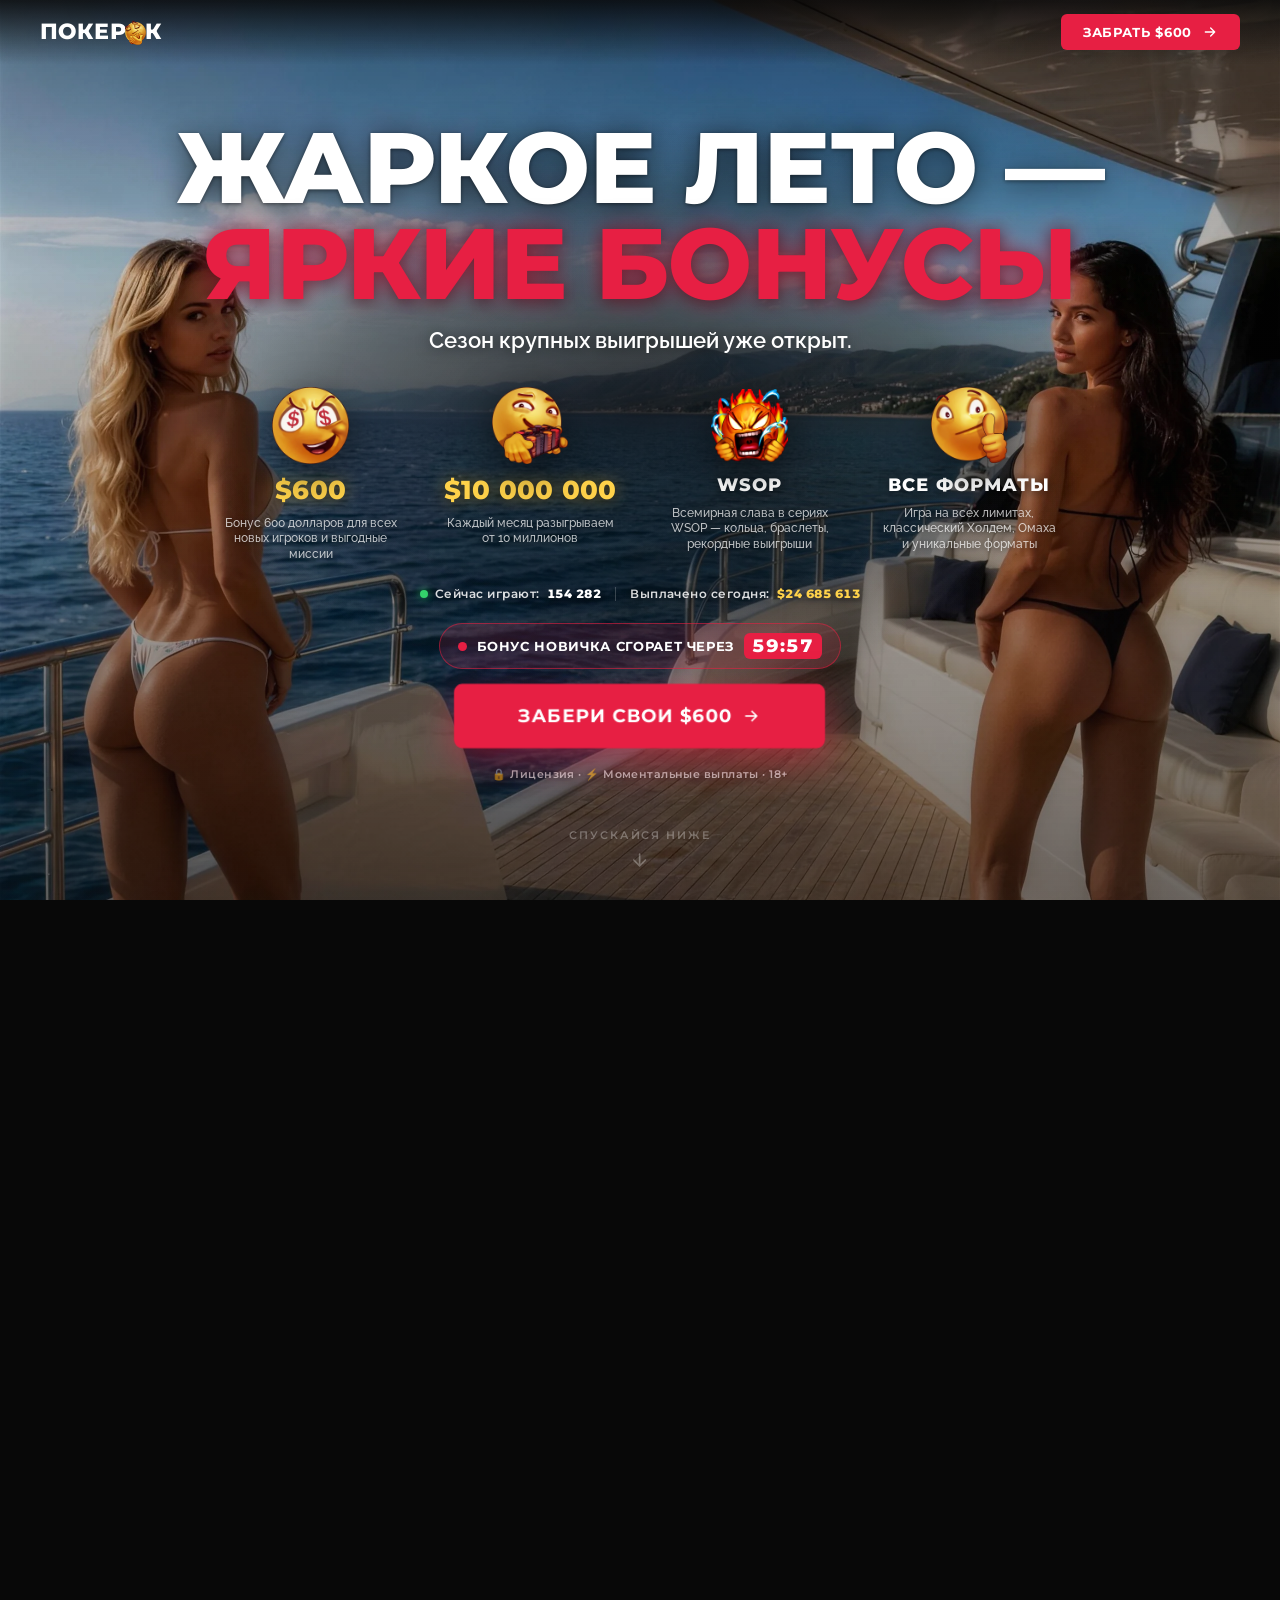
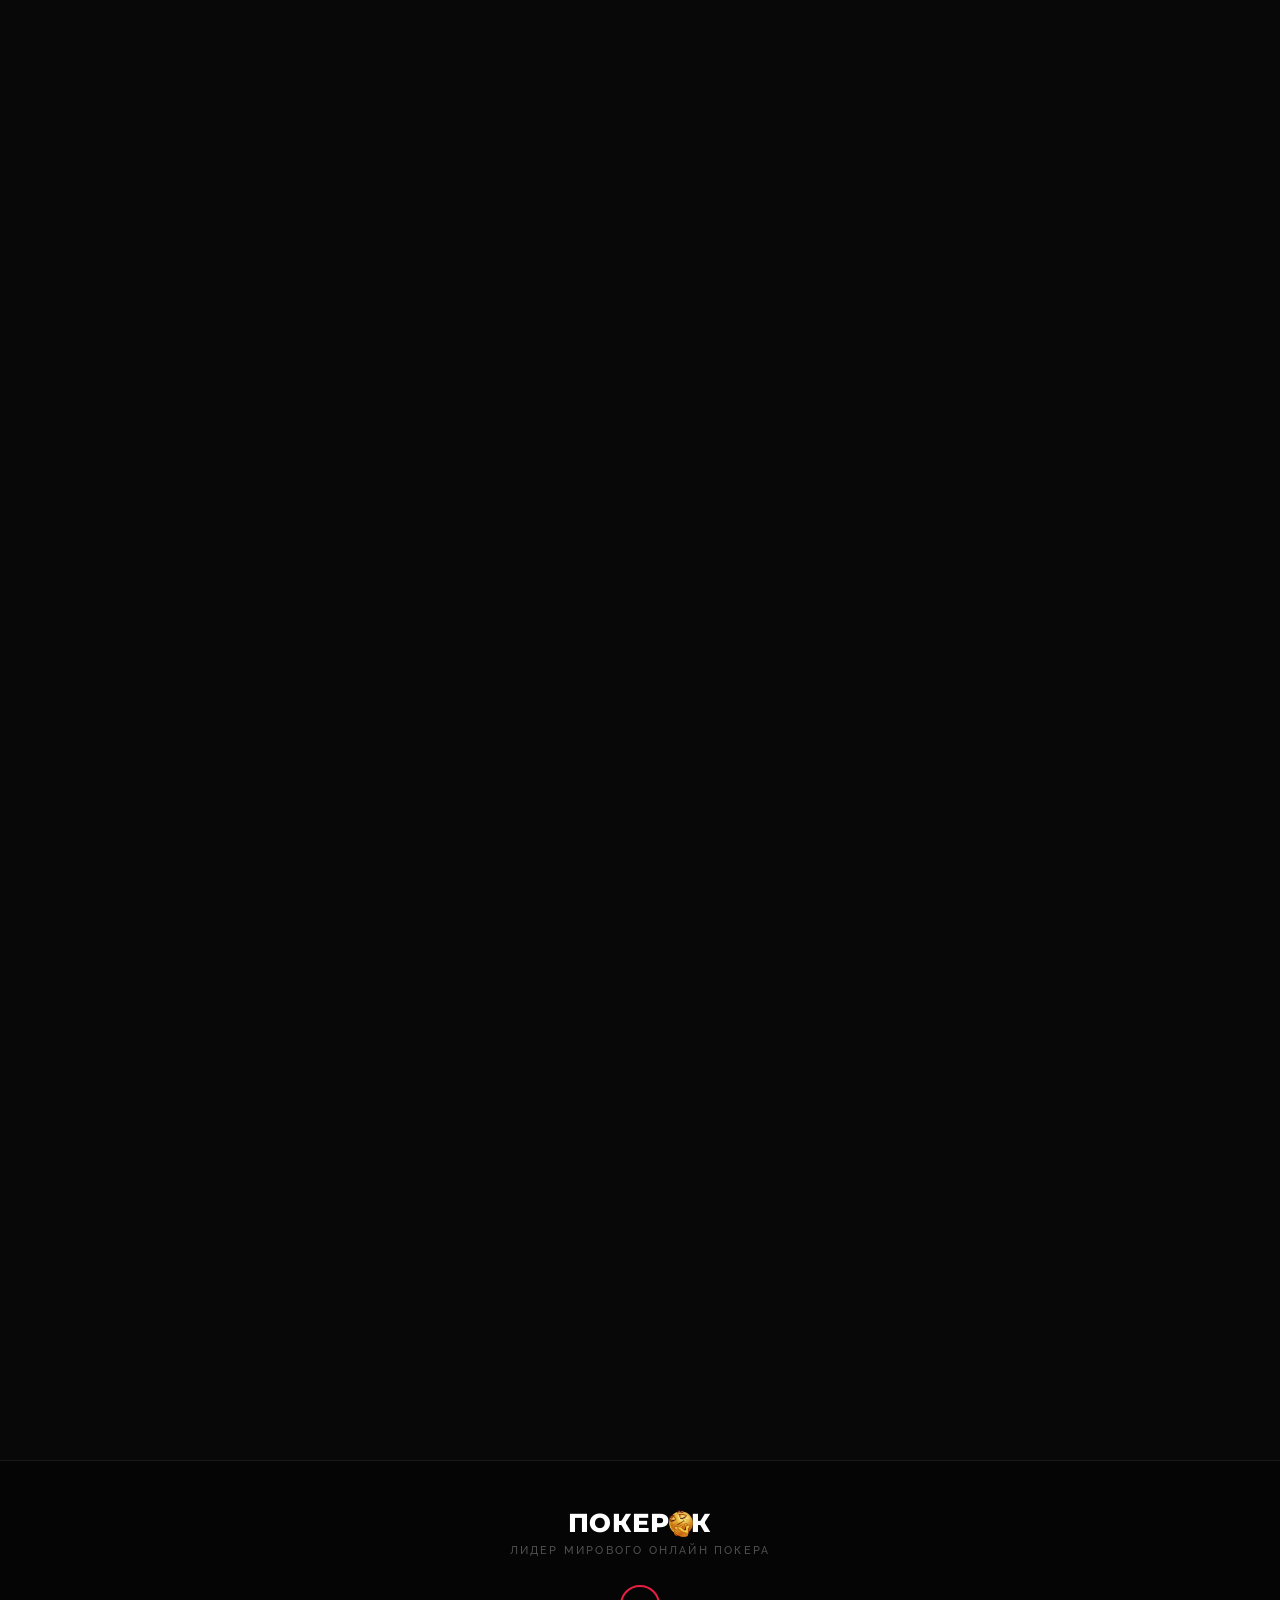
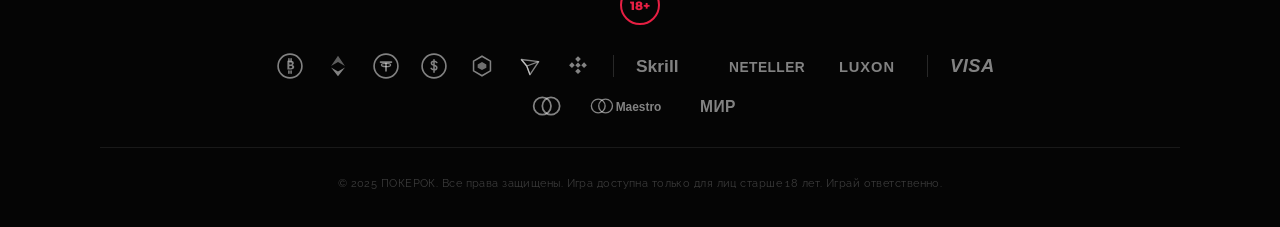
==== index.html @ a1c0353b "Вернуть живые счётчики в hero (под иконками), шапку — к лого + кнопке Co-Authored-By: Claude Opus 4." ====
<!DOCTYPE html>
<html lang="ru">
<head>
<meta charset="UTF-8">
<meta name="viewport" content="width=device-width, initial-scale=1.0">
<title>ПОКЕРОК — Жаркое лето, яркие бонусы | Лидер мирового онлайн покера</title>

<meta name="description" content="ПОКЕРОК — лидер мирового онлайн покера. Бонус $600 для новых игроков, розыгрыши от $10 000 000 каждый месяц, серии WSOP и все форматы: Холдем, Омаха и уникальные игры. Жаркое лето — яркие бонусы!">
<meta name="theme-color" content="#080808">

<!-- Open Graph / Twitter -->
<meta property="og:type" content="website">
<meta property="og:title" content="ПОКЕРОК — Жаркое лето, яркие бонусы">
<meta property="og:description" content="Бонус $600, розыгрыши от $10 000 000 каждый месяц, слава WSOP и все форматы покера. Сезон крупных выигрышей уже открыт.">
<meta property="og:image" content="assets/apple-touch-icon.png">
<meta name="twitter:card" content="summary">
<meta name="twitter:title" content="ПОКЕРОК — Жаркое лето, яркие бонусы">
<meta name="twitter:description" content="Бонус $600, розыгрыши от $10 000 000, слава WSOP и все форматы покера.">

<link rel="icon" type="image/png" sizes="32x32" href="assets/favicon-32.png">
<link rel="apple-touch-icon" href="assets/apple-touch-icon.png">

<link rel="preconnect" href="https://fonts.googleapis.com">
<link rel="preconnect" href="https://fonts.gstatic.com" crossorigin>
<link href="https://fonts.googleapis.com/css2?family=Montserrat:wght@500;600;700;800&family=Raleway:wght@400;500;600;700&display=swap" rel="stylesheet">

<!-- preload only the first (deck) background; cabin is loaded lazily via JS -->
<link rel="preload" as="image" href="assets/scenes/panorama.webp">

<link rel="stylesheet" href="assets/css/styles.css">
</head>
<body>

<!-- ── ICON SPRITE (arrows / utility only) ── -->
<svg width="0" height="0" style="position:absolute" aria-hidden="true">
  <defs>
    <symbol id="ic-arrow" viewBox="0 0 24 24" fill="none" stroke="currentColor" stroke-width="2" stroke-linecap="round" stroke-linejoin="round">
      <path d="M5 12h14M13 6l6 6-6 6"/>
    </symbol>
    <symbol id="ic-down" viewBox="0 0 24 24" fill="none" stroke="currentColor" stroke-width="2" stroke-linecap="round" stroke-linejoin="round">
      <path d="M12 5v14M5 12l7 7 7-7"/>
    </symbol>

    <!-- ── MONOCHROME PAYMENT ICONS (currentColor) ── -->
    <symbol id="pay-btc" viewBox="0 0 24 24">
      <circle cx="12" cy="12" r="11" fill="none" stroke="currentColor" stroke-width="1.5"/>
      <path d="M9.6 7.2h3.3c1.5 0 2.6.7 2.6 2 0 .9-.5 1.5-1.2 1.8.9.2 1.6.9 1.6 2 0 1.5-1.2 2.3-2.9 2.3H9.6V7.2Zm1.8 1.5v1.9h1.3c.6 0 1-.4 1-.95s-.4-.95-1-.95h-1.3Zm0 3.3v2h1.5c.7 0 1.1-.4 1.1-1s-.4-1-1.1-1h-1.5Z" fill="currentColor"/>
      <path d="M11 5.4v2M13 5.4v2M11 16.6v2M13 16.6v2" stroke="currentColor" stroke-width="1.4" stroke-linecap="round"/>
    </symbol>
    <symbol id="pay-eth" viewBox="0 0 24 24">
      <path d="M12 2.5 5.6 12 12 8.4 18.4 12 12 2.5Z" fill="currentColor" opacity=".7"/>
      <path d="M12 17 5.6 13.3 12 21.5 18.4 13.3 12 17Z" fill="currentColor"/>
    </symbol>
    <symbol id="pay-usdt" viewBox="0 0 24 24">
      <circle cx="12" cy="12" r="11" fill="none" stroke="currentColor" stroke-width="1.5"/>
      <path d="M7 8.4h10M12 8.4v8" stroke="currentColor" stroke-width="1.6" stroke-linecap="round"/>
      <ellipse cx="12" cy="11" rx="4.2" ry="1.5" fill="none" stroke="currentColor" stroke-width="1.2"/>
    </symbol>
    <symbol id="pay-usdc" viewBox="0 0 24 24">
      <circle cx="12" cy="12" r="11" fill="none" stroke="currentColor" stroke-width="1.5"/>
      <path d="M12 6.3v11.4M14.6 8.8c-.5-.8-1.4-1.2-2.6-1.2-1.4 0-2.4.7-2.4 1.9 0 1 .7 1.5 2.3 1.9 1.7.4 2.7.9 2.7 2.1 0 1.2-1 2-2.6 2-1.2 0-2.1-.5-2.6-1.3" fill="none" stroke="currentColor" stroke-width="1.4" stroke-linecap="round"/>
    </symbol>
    <symbol id="pay-polygon" viewBox="0 0 24 24">
      <path d="M12 3 19.8 7.5v9L12 21l-7.8-4.5v-9L12 3Z" fill="none" stroke="currentColor" stroke-width="1.4"/>
      <path d="M12 8.2 16 10.5v3l-4 2.3-4-2.3v-3L12 8.2Z" fill="currentColor" opacity=".85"/>
    </symbol>
    <symbol id="pay-tron" viewBox="0 0 24 24">
      <path d="M4 6 20 8l-8 12L9 12 4 6Z" fill="none" stroke="currentColor" stroke-width="1.3" stroke-linejoin="round"/>
      <path d="M4 6l5 6 11-4M9 12l3 8" fill="none" stroke="currentColor" stroke-width="1.1"/>
    </symbol>
    <symbol id="pay-bnb" viewBox="0 0 24 24">
      <path d="M12 3l2.6 2.6L12 8.2 9.4 5.6 12 3ZM6.4 8.6 9 11.2l-2.6 2.6L3.8 11.2l2.6-2.6ZM17.6 8.6l2.6 2.6-2.6 2.6L15 11.2l2.6-2.6ZM12 14.2l2.6 2.6L12 19.4l-2.6-2.6L12 14.2ZM12 8.7l2.5 2.5L12 13.7 9.5 11.2 12 8.7Z" fill="currentColor"/>
    </symbol>
    <symbol id="pay-skrill" viewBox="0 0 78 24"><text x="0" y="18" font-family="Arial, sans-serif" font-weight="700" font-size="19" fill="currentColor">Skrill</text></symbol>
    <symbol id="pay-neteller" viewBox="0 0 96 24"><text x="0" y="18" font-family="Arial, sans-serif" font-weight="800" font-size="15" letter-spacing="0.5" fill="currentColor">NETELLER</text></symbol>
    <symbol id="pay-luxon" viewBox="0 0 72 24"><text x="0" y="18" font-family="Arial, sans-serif" font-weight="700" font-size="16" letter-spacing="1" fill="currentColor">LUXON</text></symbol>
    <symbol id="pay-visa" viewBox="0 0 58 24"><text x="0" y="19" font-family="Arial, sans-serif" font-style="italic" font-weight="700" font-size="20" letter-spacing="0.5" fill="currentColor">VISA</text></symbol>
    <symbol id="pay-mir" viewBox="0 0 60 24"><text x="0" y="18" font-family="Arial, sans-serif" font-weight="800" font-size="17" letter-spacing="0.5" fill="currentColor">МИР</text></symbol>
    <symbol id="pay-mc" viewBox="0 0 40 24"><circle cx="16" cy="12" r="8" fill="none" stroke="currentColor" stroke-width="1.6"/><circle cx="24" cy="12" r="8" fill="none" stroke="currentColor" stroke-width="1.6"/></symbol>
    <symbol id="pay-maestro" viewBox="0 0 96 24"><circle cx="9" cy="12" r="7.5" fill="none" stroke="currentColor" stroke-width="1.5"/><circle cx="17" cy="12" r="7.5" fill="none" stroke="currentColor" stroke-width="1.5"/><text x="28" y="17" font-family="Arial, sans-serif" font-weight="700" font-size="13" fill="currentColor">Maestro</text></symbol>
  </defs>
</svg>

<!-- ══ STICKY HEADER ══ -->
<header id="site-header">
  <a class="brand" href="#top" aria-label="ПОКЕРОК — на главную">
    <span class="brand-mark">ПОКЕР<img class="brand-o" src="assets/mascots/mascot-hush.webp" alt="" aria-hidden="true">К</span>
  </a>
  <a href="./" class="cta cta--sm">Забрать $600 <svg aria-hidden="true"><use href="#ic-arrow"/></svg></a>
</header>

<div id="scroller">
  <span id="top"></span>
  <div id="stage">
    <div id="canvas">

      <!-- ── BACKGROUND PANORAMA: one seamless strip, deck → metal passage → cabin ── -->
      <div id="pano">
        <img id="pano-img" src="assets/scenes/panorama.webp" alt="Яхта ПОКЕРОК — палуба, машинное отделение, каюта" decoding="async">
      </div>
      <div id="pano-tint" aria-hidden="true"></div>

      <!-- ── NARROWING LETTERBOX (closes in on the passage) ── -->
      <div class="letterbox lb-top" aria-hidden="true"></div>
      <div class="letterbox lb-bot" aria-hidden="true"></div>

      <!-- ── CONTENT PANELS (ride along with the panorama) ── -->
      <div id="content">

        <!-- ACT 1 — UPPER DECK -->
        <section class="panel" id="deck-panel">
          <div class="hero-scrim" aria-hidden="true"></div>
          <h1 class="hero-title">ЖАРКОЕ ЛЕТО — <span class="accent">ЯРКИЕ БОНУСЫ</span></h1>
          <p class="hero-sub">Сезон крупных выигрышей уже открыт.</p>

          <!-- крупные ИНТЕРАКТИВНЫЕ иконки: клик ведёт на лендинг/регистрацию; у денежных —
               полная сумма со счётчиком; короткая выгода для холодного трафика.
               (TODO: замените href="./" на реальную ссылку регистрации/оффера) -->
          <nav class="pillars">
            <a class="pillar" href="./">
              <img class="pillar-ic" src="assets/mascots/sticker-money-eyes.webp" alt="">
              <span class="pillar-val" data-count="600" data-prefix="$">$600</span>
              <span class="pillar-cap">Бонус 600&nbsp;долларов для&nbsp;всех новых игроков и&nbsp;выгодные миссии</span>
            </a>
            <a class="pillar" href="./">
              <img class="pillar-ic" src="assets/mascots/sticker-chips.webp" alt="">
              <span class="pillar-val" data-count="10000000" data-prefix="$" data-group="1">$10 000 000</span>
              <span class="pillar-cap">Каждый месяц разыгрываем от&nbsp;10&nbsp;миллионов</span>
            </a>
            <a class="pillar" href="./">
              <img class="pillar-ic" src="assets/mascots/sticker-fire.webp" alt="">
              <span class="pillar-val pillar-val--text">WSOP</span>
              <span class="pillar-cap">Всемирная слава в&nbsp;сериях WSOP&nbsp;— кольца, браслеты, рекордные выигрыши</span>
            </a>
            <a class="pillar" href="./">
              <img class="pillar-ic" src="assets/mascots/mascot-ok-thumb.webp" alt="">
              <span class="pillar-val pillar-val--text">Все форматы</span>
              <span class="pillar-cap">Игра на&nbsp;всех лимитах, классический Холдем, Омаха и&nbsp;уникальные форматы</span>
            </a>
          </nav>

          <!-- живые счётчики — постепенно растут (соц-доказательство / «движение денег») -->
          <div class="livestats" aria-hidden="true">
            <span class="livestat"><span class="livestat-dot"></span>Сейчас играют: <b id="ls-players">154 280</b></span>
            <span class="livestat-sep"></span>
            <span class="livestat">Выплачено сегодня: <b id="ls-paid">$24 680 500</b></span>
          </div>

          <!-- FOMO-плашка (персональный отсчёт) + ГЛАВНЫЙ CTA с оффером, после иконок -->
          <div class="hero-cta">
            <div class="fomo">
              <span class="fomo-dot"></span>
              <span class="fomo-label">Бонус новичка сгорает через</span>
              <span class="fomo-clock" id="fomo-clock" aria-live="off">60:00</span>
            </div>
            <a href="./" class="cta cta--primary">Забери свои $600 <svg aria-hidden="true"><use href="#ic-arrow"/></svg></a>
            <!-- сигналы доверия выше сгиба (иконки платёжек убраны — они остаются в футере) -->
            <div class="trust">
              <span class="trust-tokens">🔒 Лицензия · ⚡ Моментальные выплаты · 18+</span>
            </div>
          </div>
        </section>

        <!-- ACT 2 — NARROW PASSAGE (neon teaser) -->
        <section class="panel" id="passage-panel">
          <div class="neon-sign">ПОКЕР<img class="brand-o" src="assets/mascots/mascot-hush.webp" alt="" aria-hidden="true">К</div>
          <p class="passage-plate">Лидер мирового онлайн&nbsp;покера</p>
        </section>

        <!-- ACT 3 — LOWER CABIN -->
        <section class="panel" id="cabin-panel">
          <h2 class="cabin-title">Четыре причины сесть за стол</h2>
          <p class="cabin-sub">Бонусы, призовые фонды, мировая слава и&nbsp;форматы на&nbsp;любой вкус&nbsp;— всё за&nbsp;одним столом.</p>
          <div class="cards-row">
            <div class="card">
              <img class="card-ic" src="assets/mascots/sticker-money-eyes.webp" alt="">
              <div class="card-title">Бонус $600</div>
              <p class="card-text">Бонус 600&nbsp;долларов для&nbsp;всех новых игроков и&nbsp;выгодные миссии</p>
            </div>
            <div class="card">
              <img class="card-ic" src="assets/mascots/sticker-chips.webp" alt="">
              <div class="card-title">От $10 000 000</div>
              <p class="card-text">Каждый месяц разыгрываем от&nbsp;10&nbsp;миллионов</p>
            </div>
            <div class="card">
              <img class="card-ic" src="assets/mascots/sticker-fire.webp" alt="">
              <div class="card-title">Слава WSOP</div>
              <p class="card-text">Всемирная слава в&nbsp;сериях WSOP&nbsp;— кольца, браслеты, рекордные выигрыши</p>
            </div>
            <div class="card">
              <img class="card-ic" src="assets/mascots/mascot-ok-thumb.webp" alt="">
              <div class="card-title">Все форматы</div>
              <p class="card-text">Игра на&nbsp;всех лимитах, классический Холдем, Омаха и&nbsp;уникальные форматы</p>
            </div>
          </div>
          <a href="./" class="cta cta--primary cabin-cta">Забери свои $600 <svg aria-hidden="true"><use href="#ic-arrow"/></svg></a>
        </section>

      </div><!-- /content -->

      <!-- scroll hint -->
      <div class="scroll-hint" id="scroll-hint">
        <span>Спускайся ниже</span>
        <svg aria-hidden="true"><use href="#ic-down"/></svg>
      </div>

    </div><!-- /canvas -->
  </div><!-- /stage -->

  <!-- ══ FOOTER ══ -->
  <div id="footer-wrap">
    <footer>
      <div class="footer-inner">

        <div class="footer-logo">
          <b class="footer-mark">ПОКЕР<img class="brand-o" src="assets/mascots/mascot-hush.webp" alt="" aria-hidden="true">К</b>
          <span>Лидер мирового онлайн покера</span>
        </div>

        <div class="age-badge" title="Только 18+">18+</div>

        <!-- платёжки — иконками (моно, один цвет), без подписей и кнопок-ховеров -->
        <ul class="pay-row" aria-label="Способы оплаты">
          <li><svg class="pay-i pay-i--sq" viewBox="0 0 24 24" role="img" aria-label="Bitcoin"><use href="#pay-btc"/></svg></li>
          <li><svg class="pay-i pay-i--sq" viewBox="0 0 24 24" role="img" aria-label="Ethereum"><use href="#pay-eth"/></svg></li>
          <li><svg class="pay-i pay-i--sq" viewBox="0 0 24 24" role="img" aria-label="USDT"><use href="#pay-usdt"/></svg></li>
          <li><svg class="pay-i pay-i--sq" viewBox="0 0 24 24" role="img" aria-label="USDC"><use href="#pay-usdc"/></svg></li>
          <li><svg class="pay-i pay-i--sq" viewBox="0 0 24 24" role="img" aria-label="Polygon"><use href="#pay-polygon"/></svg></li>
          <li><svg class="pay-i pay-i--sq" viewBox="0 0 24 24" role="img" aria-label="Tron (TRC20)"><use href="#pay-tron"/></svg></li>
          <li><svg class="pay-i pay-i--sq" viewBox="0 0 24 24" role="img" aria-label="BNB (BEP20)"><use href="#pay-bnb"/></svg></li>
          <li class="pay-sep" aria-hidden="true"></li>
          <li><svg class="pay-i" viewBox="0 0 78 24" role="img" aria-label="Skrill"><use href="#pay-skrill"/></svg></li>
          <li><svg class="pay-i" viewBox="0 0 96 24" role="img" aria-label="Neteller"><use href="#pay-neteller"/></svg></li>
          <li><svg class="pay-i" viewBox="0 0 72 24" role="img" aria-label="Luxon"><use href="#pay-luxon"/></svg></li>
          <li class="pay-sep" aria-hidden="true"></li>
          <li><svg class="pay-i" viewBox="0 0 58 24" role="img" aria-label="Visa"><use href="#pay-visa"/></svg></li>
          <li><svg class="pay-i pay-i--sq" viewBox="0 0 40 24" role="img" aria-label="Mastercard"><use href="#pay-mc"/></svg></li>
          <li><svg class="pay-i" viewBox="0 0 96 24" role="img" aria-label="Maestro"><use href="#pay-maestro"/></svg></li>
          <li><svg class="pay-i" viewBox="0 0 60 24" role="img" aria-label="Мир"><use href="#pay-mir"/></svg></li>
        </ul>

        <div class="footer-divider"></div>
        <div class="footer-copy">© 2025 ПОКЕРОК. Все права защищены. Игра доступна только для лиц старше 18 лет. Играй ответственно.</div>
      </div>
    </footer>
  </div>

</div><!-- /scroller -->

<!-- липкая мобильная CTA-плашка (видна только на узких экранах) -->
<a href="./" class="mobile-cta" aria-label="Забери свои $600">
  <span class="mobile-cta-main">Забери свои $600</span>
  <span class="mobile-cta-sub">бонус новичку · жми</span>
</a>

<script src="assets/js/vendor/lenis.umd.js"></script>
<script src="assets/js/vendor/gsap.min.js"></script>
<script src="assets/js/vendor/ScrollTrigger.min.js"></script>
<script src="assets/js/panorama.js"></script>
</body>
</html>
---- assets/css/styles.css ----
*, *::before, *::after { box-sizing: border-box; margin: 0; padding: 0; }

:root {
  --white: #FFFFFF;
  --black: #080808;
  --red:   #E71F43;   /* акцент — яркий красный (логобук, покер) */
  --red-deep: #C01935;/* тёмный красный — заливки / крупный акцент */
  --muted: rgba(255,255,255,0.62);
  --faint: rgba(255,255,255,0.30);
  --line:  rgba(255,255,255,0.08);

  --pano-url: url('../scenes/panorama.webp');

  --neon: 0 0 6px rgba(231,31,67,0.9), 0 0 18px rgba(231,31,67,0.7), 0 0 44px rgba(231,31,67,0.55), 0 0 80px rgba(231,31,67,0.35);
}

html { scroll-behavior: auto; }
body { overflow-x: clip; }   /* clip (not hidden) — keeps position:sticky working */
html, body {
  min-height: 100%;
  font-family: 'Raleway', sans-serif;
  color: var(--white);
  background: var(--black);
  -webkit-font-smoothing: antialiased;
}

/* ══ STICKY HEADER ══ */
#site-header {
  position: fixed; top: 0; left: 0; right: 0; z-index: 60;
  display: flex; align-items: center; justify-content: space-between;
  padding: 14px clamp(16px, 4vw, 40px);
  background: linear-gradient(180deg, rgba(8,8,8,0.85) 0%, rgba(8,8,8,0) 100%);
  transition: background .25s ease, box-shadow .25s ease;
}
#site-header.solid {
  background: rgba(8,8,8,0.92);
  box-shadow: 0 1px 0 var(--line);
  backdrop-filter: blur(8px);
}
.brand { text-decoration: none; }
/* logo lockup — wordmark stays MONO (brand rule); mascot replaces the «О» */
.brand-mark, .footer-mark, .neon-sign {
  font-family: 'Montserrat', sans-serif; font-weight: 800;
  color: var(--white); display: inline-flex; align-items: center;
  letter-spacing: 0.02em; text-transform: uppercase; line-height: 1; white-space: nowrap;
}
.brand-mark { font-size: 22px; }
.brand-o {
  height: 1.05em; width: auto; display: inline-block;
  margin: 0 -0.04em; vertical-align: middle;
  transform: translateY(0.04em);
}

/* ══ SCROLLER ══ (plain wrapper — window scroll, Lenis drives smoothing) ══ */
#scroller { position: relative; }
#top { position: absolute; top: 0; }

/* tall stage = scroll distance for the 3-act descent */
#stage { height: 340vh; position: relative; }

/* ══ STICKY CANVAS ══ */
#canvas { position: sticky; top: 0; width: 100vw; height: 100vh; overflow: hidden; }

/* ── BACKGROUND PANORAMA — one seamless image strip that pans ── */
#pano { position: absolute; top: 0; left: 0; width: 100%; will-change: transform; z-index: 1; }
/* min-height keeps the strip tall on narrow screens so the 3 acts stay distinct
   (without it, width-driven height collapses on mobile and acts overlap) */
#pano-img { display: block; width: 100%; height: auto; min-height: 300vh; object-fit: cover; object-position: center top; }
/* readability tint over the photo (kept light so the art stays vivid) */
#pano-tint {
  position: absolute; inset: 0; z-index: 2; pointer-events: none;
  background: linear-gradient(180deg, rgba(8,8,8,0.45) 0%, rgba(8,8,8,0.18) 30%, rgba(8,8,8,0.30) 60%, rgba(8,8,8,0.55) 100%);
}

/* ── NARROWING LETTERBOX ── */
.letterbox { position: absolute; left: 0; width: 100%; height: 0; z-index: 8; background: #040405; pointer-events: none; will-change: height; }
.lb-top { top: 0; box-shadow: 0 12px 30px rgba(0,0,0,0.6); }
.lb-bot { bottom: 0; box-shadow: 0 -12px 30px rgba(0,0,0,0.6); }

/* ══ CONTENT PANELS — ride along with the panorama ══ */
#content { position: absolute; top: 0; left: 0; width: 100%; height: 300vh; z-index: 10; will-change: transform; }
.panel {
  position: absolute; left: 0; width: 100%; height: 100vh;
  display: flex; flex-direction: column; align-items: center; justify-content: center;
  padding: 0 24px; pointer-events: none;
}
#deck-panel    { top: 0; }
#passage-panel { top: 100vh; }
#cabin-panel   { top: 200vh; }

/* ── ACT 1 — DECK ── */
.eyebrow {
  display: inline-flex; align-items: center; gap: 12px;
  font-family: 'Montserrat', sans-serif;
  font-size: 12px; font-weight: 700; letter-spacing: 0.26em;
  text-transform: uppercase; color: var(--red); margin-bottom: 22px;
}
.eyebrow::before, .eyebrow::after { content: ''; width: 34px; height: 2px; background: var(--red); opacity: 0.7; }

/* legibility scrim behind hero text so the title/sub never get lost on the photo */
.hero-scrim {
  position: absolute; left: 50%; top: 50%; transform: translate(-50%,-50%);
  width: min(960px, 94vw); height: min(76vh, 680px); z-index: 0; pointer-events: none;
  background: radial-gradient(58% 52% at 50% 44%, rgba(8,8,8,0.66) 0%, rgba(8,8,8,0.34) 55%, transparent 82%);
}
#deck-panel > :not(.hero-scrim) { position: relative; z-index: 1; }

.hero-title {
  font-family: 'Montserrat', sans-serif; font-weight: 800;
  font-size: clamp(40px, 8vw, 100px); line-height: 0.96; letter-spacing: -0.01em;
  text-transform: uppercase; text-align: center; max-width: 16ch;
  text-shadow: 0 2px 30px rgba(0,0,0,0.6), 0 1px 4px rgba(0,0,0,0.5);
}
.hero-title .accent { color: var(--red); text-shadow: 0 0 26px rgba(231,31,67,0.55), 0 2px 16px rgba(0,0,0,0.6); }
/* subhead — clearly secondary but never lost */
.hero-sub {
  margin-top: 16px; font-family: 'Raleway', sans-serif; font-weight: 600;
  font-size: clamp(16px, 2.1vw, 22px); color: #fff; text-align: center;
  text-shadow: 0 1px 14px rgba(0,0,0,0.7);
}

/* ── TIER 1 base button styles ── */
.cta {
  display: inline-flex; align-items: center; gap: 10px; padding: 16px 44px;
  background: var(--red); color: var(--white);
  font-family: 'Montserrat', sans-serif; font-size: 15px; font-weight: 700; letter-spacing: 0.05em;
  text-transform: uppercase; text-decoration: none; border: none; border-radius: 6px; cursor: pointer;
  pointer-events: all; box-shadow: 0 0 0 rgba(231,31,67,0);
  transition: transform .15s ease, box-shadow .2s ease, background .2s ease;
}
.cta:hover { transform: translateY(-3px); background: #f23355; box-shadow: 0 12px 40px rgba(231,31,67,0.45); }
.cta:focus-visible { outline: 3px solid #fff; outline-offset: 3px; }
.cta svg { width: 16px; height: 16px; }
.cta--sm { padding: 10px 22px; font-size: 13px; }
/* primary CTA — THE most prominent interactive element on the screen */
.cta--primary {
  padding: 20px 62px; font-size: 18px; border-radius: 8px;
  box-shadow: 0 12px 38px rgba(231,31,67,0.5);
}
.cta--primary svg { width: 18px; height: 18px; }

/* ── INTERACTIVE PILLAR ICONS (deck) — clickable & animated, but lighter than the CTA ── */
.pillars { display: flex; gap: clamp(6px,0.9vw,12px); flex-wrap: wrap; justify-content: center; margin-top: 28px; max-width: 900px; pointer-events: auto; }
.pillar {
  display: flex; flex-direction: column; align-items: center; gap: 10px; width: 208px;
  text-decoration: none; cursor: pointer; padding: 6px; border-radius: 14px;
  transition: transform .25s cubic-bezier(.2,.7,.2,1);
}
.pillar-ic {
  width: clamp(58px, 6vw, 78px); height: clamp(58px, 6vw, 78px); object-fit: contain;
  filter: drop-shadow(0 10px 20px rgba(0,0,0,0.55)); transition: transform .25s ease;
  animation: bob 3.4s ease-in-out infinite;
}
.pillar:nth-child(2) .pillar-ic { animation-delay: .45s }
.pillar:nth-child(3) .pillar-ic { animation-delay: .9s }
.pillar:nth-child(4) .pillar-ic { animation-delay: 1.35s }
.pillar-val {
  font-family: 'Montserrat', sans-serif; font-weight: 800; font-size: clamp(18px,2.3vw,26px);
  color: #fff; letter-spacing: 0.01em; text-shadow: 0 1px 10px rgba(0,0,0,0.6); white-space: nowrap;
}
/* money sums get a subtle gold glow (non-interactive important info) */
.pillar:nth-child(1) .pillar-val, .pillar:nth-child(2) .pillar-val {
  color: #FFD24A; text-shadow: 0 0 18px rgba(255,200,60,0.45), 0 1px 8px rgba(0,0,0,0.6);
}
.pillar-val--text { font-size: clamp(14px,1.7vw,18px); text-transform: uppercase; letter-spacing: 0.06em; }
/* short benefit caption (tier 3) */
.pillar-cap {
  font-family: 'Raleway', sans-serif; font-weight: 500; font-size: 12px; line-height: 1.3;
  color: rgba(255,255,255,0.72); text-align: center; max-width: 30ch; text-shadow: 0 1px 6px rgba(0,0,0,0.55);
}
.pillar:hover { transform: translateY(-6px); }
.pillar:hover .pillar-ic { transform: scale(1.09); }
.pillar:focus-visible { outline: 3px solid #fff; outline-offset: 4px; }
@keyframes bob { 0%,100%{ transform: translateY(0) } 50%{ transform: translateY(-9px) } }

/* ── LIVE STATS (social proof, grows over time) — centered in the hero ── */
.livestats {
  display: inline-flex; align-items: center; gap: 14px; margin-top: 18px;
  font-family: 'Montserrat', sans-serif; font-size: 12px; font-weight: 600;
  letter-spacing: 0.04em; color: rgba(255,255,255,0.85); text-shadow: 0 1px 8px rgba(0,0,0,0.65);
  flex-wrap: wrap; justify-content: center;
}
.livestat { display: inline-flex; align-items: center; gap: 7px; white-space: nowrap; }
.livestat b { color: #fff; font-weight: 800; font-variant-numeric: tabular-nums; }
.livestat:last-child b { color: #FFD24A; }
.livestat-dot { width: 8px; height: 8px; border-radius: 50%; background: #34d36b; box-shadow: 0 0 8px rgba(52,211,107,0.8); animation: fomopulse 1.6s ease-out infinite; }
.livestat-sep { width: 1px; height: 14px; background: rgba(255,255,255,0.2); }

/* ── HERO CTA group (FOMO plaque + primary button + trust) — after the icons ── */
.hero-cta { display: flex; flex-direction: column; align-items: center; gap: 16px; margin-top: 22px; pointer-events: auto; }
/* FOMO — bold, contrasting plaque so it can't be missed */
.fomo {
  display: inline-flex; align-items: center; gap: 10px;
  padding: 9px 18px; border-radius: 100px;
  background: rgba(231,31,67,0.14); border: 1px solid rgba(231,31,67,0.55);
  font-family: 'Montserrat', sans-serif; font-size: 13px; font-weight: 700;
  letter-spacing: 0.05em; text-transform: uppercase; color: #fff;
}
.fomo-dot { width: 9px; height: 9px; border-radius: 50%; background: var(--red); animation: fomopulse 1.4s ease-out infinite; }
.fomo-clock { font-weight: 800; font-size: 18px; color: #fff; background: var(--red); padding: 2px 8px; border-radius: 6px; font-variant-numeric: tabular-nums; letter-spacing: 0.06em; }
@keyframes fomopulse { 0%{ box-shadow: 0 0 0 0 rgba(231,31,67,0.55) } 100%{ box-shadow: 0 0 0 10px rgba(231,31,67,0) } }

/* ── TRUST strip (text signals) above the fold — payment icons live in the footer ── */
.trust { display: flex; flex-direction: column; align-items: center; gap: 8px; margin-top: 4px; }
.trust-tokens { font-family: 'Montserrat', sans-serif; font-size: 11px; font-weight: 600; letter-spacing: 0.04em; color: rgba(255,255,255,0.62); text-shadow: 0 1px 6px rgba(0,0,0,0.5); }

/* ── STICKY MOBILE CTA BAR ── */
.mobile-cta { display: none; }
@media (max-width: 640px) {
  .mobile-cta {
    display: flex; flex-direction: column; align-items: center; gap: 1px;
    position: fixed; left: 12px; right: 12px; bottom: 12px; z-index: 70;
    padding: 12px 20px; border-radius: 12px; text-decoration: none;
    background: var(--red); color: #fff; box-shadow: 0 10px 30px rgba(231,31,67,0.5);
    animation: mcta 2s ease-in-out infinite;
  }
  .mobile-cta-main { font-family: 'Montserrat', sans-serif; font-weight: 800; font-size: 17px; text-transform: uppercase; letter-spacing: 0.03em; }
  .mobile-cta-sub { font-family: 'Montserrat', sans-serif; font-size: 10px; font-weight: 600; letter-spacing: 0.1em; text-transform: uppercase; opacity: 0.85; }
  @keyframes mcta { 0%,100%{ transform: scale(1) } 50%{ transform: scale(1.02) } }
}

/* ── ACT 2 — PASSAGE / NEON TEASER ── */
.neon-sign {
  font-size: clamp(40px, 9vw, 110px);
  text-shadow: var(--neon);
}
.neon-sign .brand-o { filter: drop-shadow(0 0 14px rgba(231,31,67,0.6)); }
.passage-plate {
  margin-top: 26px; font-family: 'Raleway', sans-serif; font-weight: 500;
  font-size: clamp(16px, 2.4vw, 24px); color: rgba(255,255,255,0.92); text-align: center;
}
.passage-plate b { font-family: 'Montserrat', sans-serif; font-weight: 800; color: var(--red); }

/* ── ACT 3 — CABIN ── (tier 2 title + tier 3 descriptions; NOT interactive) */
.cabin-title {
  font-family: 'Montserrat', sans-serif; font-weight: 800;
  font-size: clamp(30px, 5vw, 60px); line-height: 1.0; letter-spacing: -0.01em;
  text-transform: uppercase; text-align: center; text-shadow: 0 2px 22px rgba(0,0,0,0.55);
}
.cabin-sub {
  margin-top: 14px; margin-bottom: 38px; font-family: 'Raleway', sans-serif; font-weight: 500;
  font-size: clamp(14px, 1.8vw, 18px); color: rgba(255,255,255,0.78); text-align: center; max-width: 46ch;
  text-shadow: 0 1px 10px rgba(0,0,0,0.5);
}
.cards-row { display: flex; gap: 16px; flex-wrap: wrap; justify-content: center; max-width: 940px; }
/* info cards — no hover, no button affordance */
.card {
  background: rgba(8,8,8,0.5); backdrop-filter: blur(10px);
  border: 1px solid rgba(255,255,255,0.08); border-radius: 12px;
  padding: 22px 20px; text-align: center; width: 210px;
}
.card-ic { width: 60px; height: 60px; object-fit: contain; margin-bottom: 12px; filter: drop-shadow(0 8px 18px rgba(0,0,0,0.5)); }
/* title = important info (tier 2) */
.card-title { font-family: 'Montserrat', sans-serif; font-weight: 700; font-size: 15px; letter-spacing: 0.04em; text-transform: uppercase; color: #fff; margin-bottom: 9px; }
/* description = lowest tier */
.card-text { font-family: 'Raleway', sans-serif; font-weight: 400; font-size: 13px; line-height: 1.5; color: rgba(255,255,255,0.58); }
.cabin-cta { margin-top: 34px; }

/* ── REVEAL (GSAP toggles .in on the panels) ── */
.cards-row .card, .pillars .pillar {
  opacity: 0; transform: translateY(40px);
  transition: opacity .6s ease, transform .6s cubic-bezier(.2,.7,.2,1);
}
#deck-panel.in .pillar { opacity: 1; transform: none; }
#cabin-panel.in .card { opacity: 1; transform: none; }
#deck-panel.in .pillar:nth-child(2){ transition-delay:.08s }
#deck-panel.in .pillar:nth-child(3){ transition-delay:.16s }
#deck-panel.in .pillar:nth-child(4){ transition-delay:.24s }
#cabin-panel.in .card:nth-child(2){ transition-delay:.1s }
#cabin-panel.in .card:nth-child(3){ transition-delay:.2s }
#cabin-panel.in .card:nth-child(4){ transition-delay:.3s }

/* scroll hint */
.scroll-hint {
  position: absolute; bottom: 30px; left: 50%; transform: translateX(-50%); z-index: 25;
  display: flex; flex-direction: column; align-items: center; gap: 8px; color: var(--faint);
  font-family: 'Montserrat', sans-serif; font-size: 11px; font-weight: 600; letter-spacing: 0.18em; text-transform: uppercase; pointer-events: none;
}
.scroll-hint svg { width: 20px; height: 20px; animation: bounce 2s ease-in-out infinite; }
@keyframes bounce { 0%,100% { transform: translateY(0); } 50% { transform: translateY(7px); } }
/* hide the hint when the hero is dense / short viewports so it can't collide with the trust row */
@media (max-height: 880px) { .scroll-hint { display: none; } }

/* ══ FOOTER ══ */
#footer-wrap { position: relative; z-index: 30; background: #050505; border-top: 1px solid var(--line); }
footer { padding: 48px 24px 34px; }
.footer-inner { max-width: 1080px; margin: 0 auto; display: flex; flex-direction: column; align-items: center; gap: 28px; }
.footer-logo { text-align: center; display: flex; flex-direction: column; align-items: center; }
.footer-mark { font-size: 26px; }
.footer-logo span { font-family: 'Raleway', sans-serif; font-weight: 500; font-size: 11px; letter-spacing: 0.2em; text-transform: uppercase; color: var(--faint); display: block; margin-top: 8px; }
.age-badge { display: inline-flex; align-items: center; justify-content: center; width: 40px; height: 40px; border: 2px solid var(--red); border-radius: 50%; font-family: 'Montserrat', sans-serif; font-size: 12px; font-weight: 800; color: var(--red); }
/* payment methods — monochrome icons in one colour, no labels, no button hover */
.pay-row {
  list-style: none; display: flex; flex-wrap: wrap; align-items: center; justify-content: center;
  gap: 14px 22px; max-width: 760px; width: 100%; color: rgba(255,255,255,0.5);
}
.pay-row li { display: inline-flex; align-items: center; }
.pay-i { height: 22px; width: auto; display: block; color: inherit; transition: color .2s ease; }
.pay-i--sq { height: 26px; }
.pay-row li:hover { color: rgba(255,255,255,0.85); }   /* subtle brighten only — not a button */
.pay-sep { width: 1px; height: 22px; background: rgba(255,255,255,0.14); }
@media (max-width: 640px){ .pay-sep { display: none; } .pay-row { gap: 14px 18px; } }
.footer-divider { width: 100%; height: 1px; background: var(--line); }
.footer-copy { font-family: 'Raleway', sans-serif; font-size: 11px; color: rgba(255,255,255,0.22); letter-spacing: 0.04em; text-align: center; line-height: 1.5; }

@media (max-width: 640px) {
  .pillars { gap: 14px 10px; margin-top: 22px; max-width: 350px; }
  .pillar { width: 162px; }
  .cards-row { gap: 12px; }
  .card { width: 100%; max-width: 320px; }
  .hero-cta { margin-top: 16px; }
  /* counters under the logo: keep, but smaller so the header stays tidy on mobile */
  .livestats { font-size: 11px; gap: 10px; margin-top: 14px; }
  .cta--sm { padding: 9px 16px; font-size: 12px; }
  /* leave room so the sticky CTA never covers the footer copy */
  #footer-wrap { padding-bottom: 84px; }
}

/* ══════════════════════════════════════════
   REDUCED MOTION — no scroll-jack, everything stacked & visible
   ══════════════════════════════════════════ */
@media (prefers-reduced-motion: reduce) {
  html, body { overflow: auto; }
  #scroller { position: static; overflow: visible; }
  #stage { height: auto; }
  #canvas { position: static; height: auto; overflow: visible; }
  #pano, #pano-tint, .letterbox, .scroll-hint { display: none; }
  #content { position: static; height: auto; transform: none !important; }

  .panel {
    position: relative; left: auto; top: auto; width: auto; height: auto;
    min-height: 90vh; padding: 80px 24px;
    background-image: var(--pano-url); background-repeat: no-repeat; background-size: cover; background-color: var(--black);
  }
  /* each act shows its own slice of the single panorama image */
  #deck-panel    { background-position: center 12%; }
  #passage-panel { background-position: center 58%; }
  #cabin-panel   { background-position: center 86%; }
  .panel::before {
    content: ''; position: absolute; inset: 0; z-index: 0;
    background: linear-gradient(180deg, rgba(8,8,8,0.55), rgba(8,8,8,0.78));
  }
  .panel > * { position: relative; z-index: 1; }
  .hero-scrim { display: none; }
  .pillars, .cards-row { pointer-events: all; }
  /* no looping animations in reduced-motion */
  .pillar-ic, .fomo-dot, .livestat-dot, .mobile-cta { animation: none !important; }
  /* force reveal targets visible — no scroll-driven animation here */
  .cards-row .card, .pillars .pillar { opacity: 1 !important; transform: none !important; transition: none !important; }
}
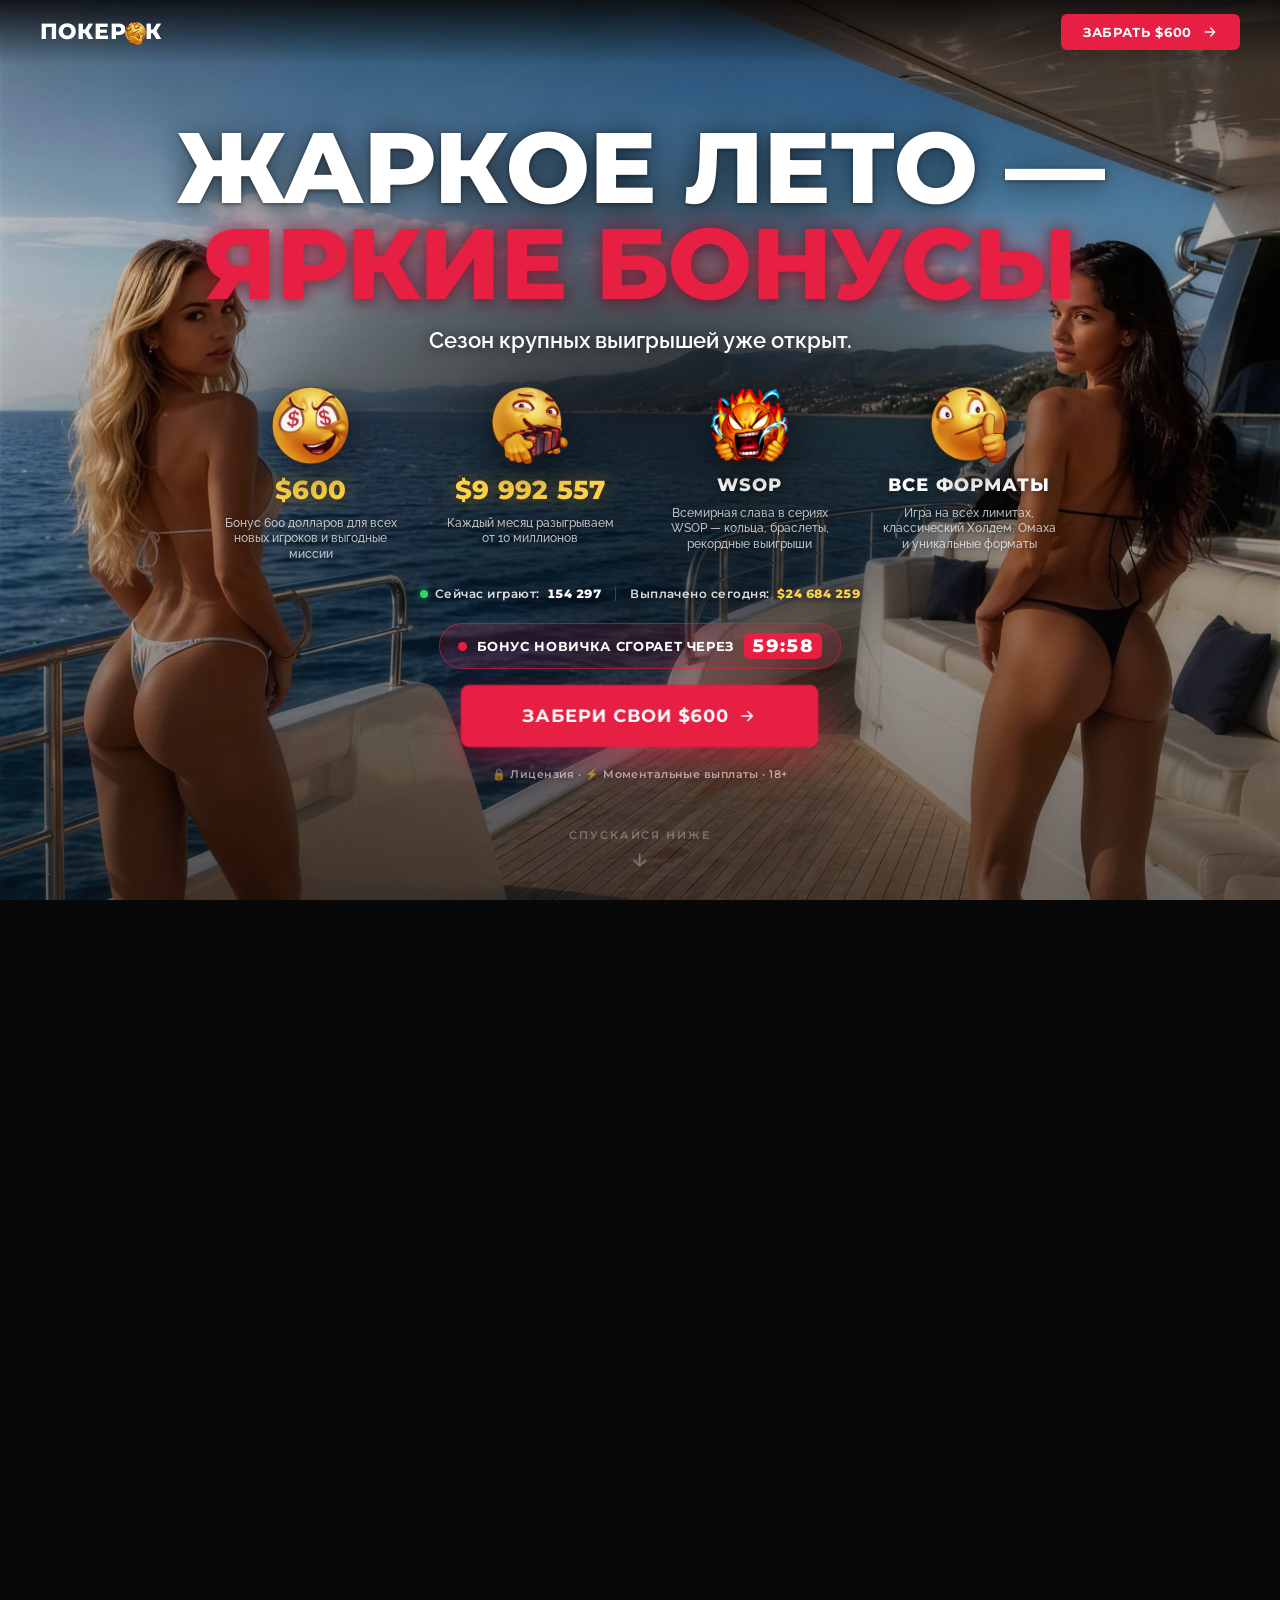
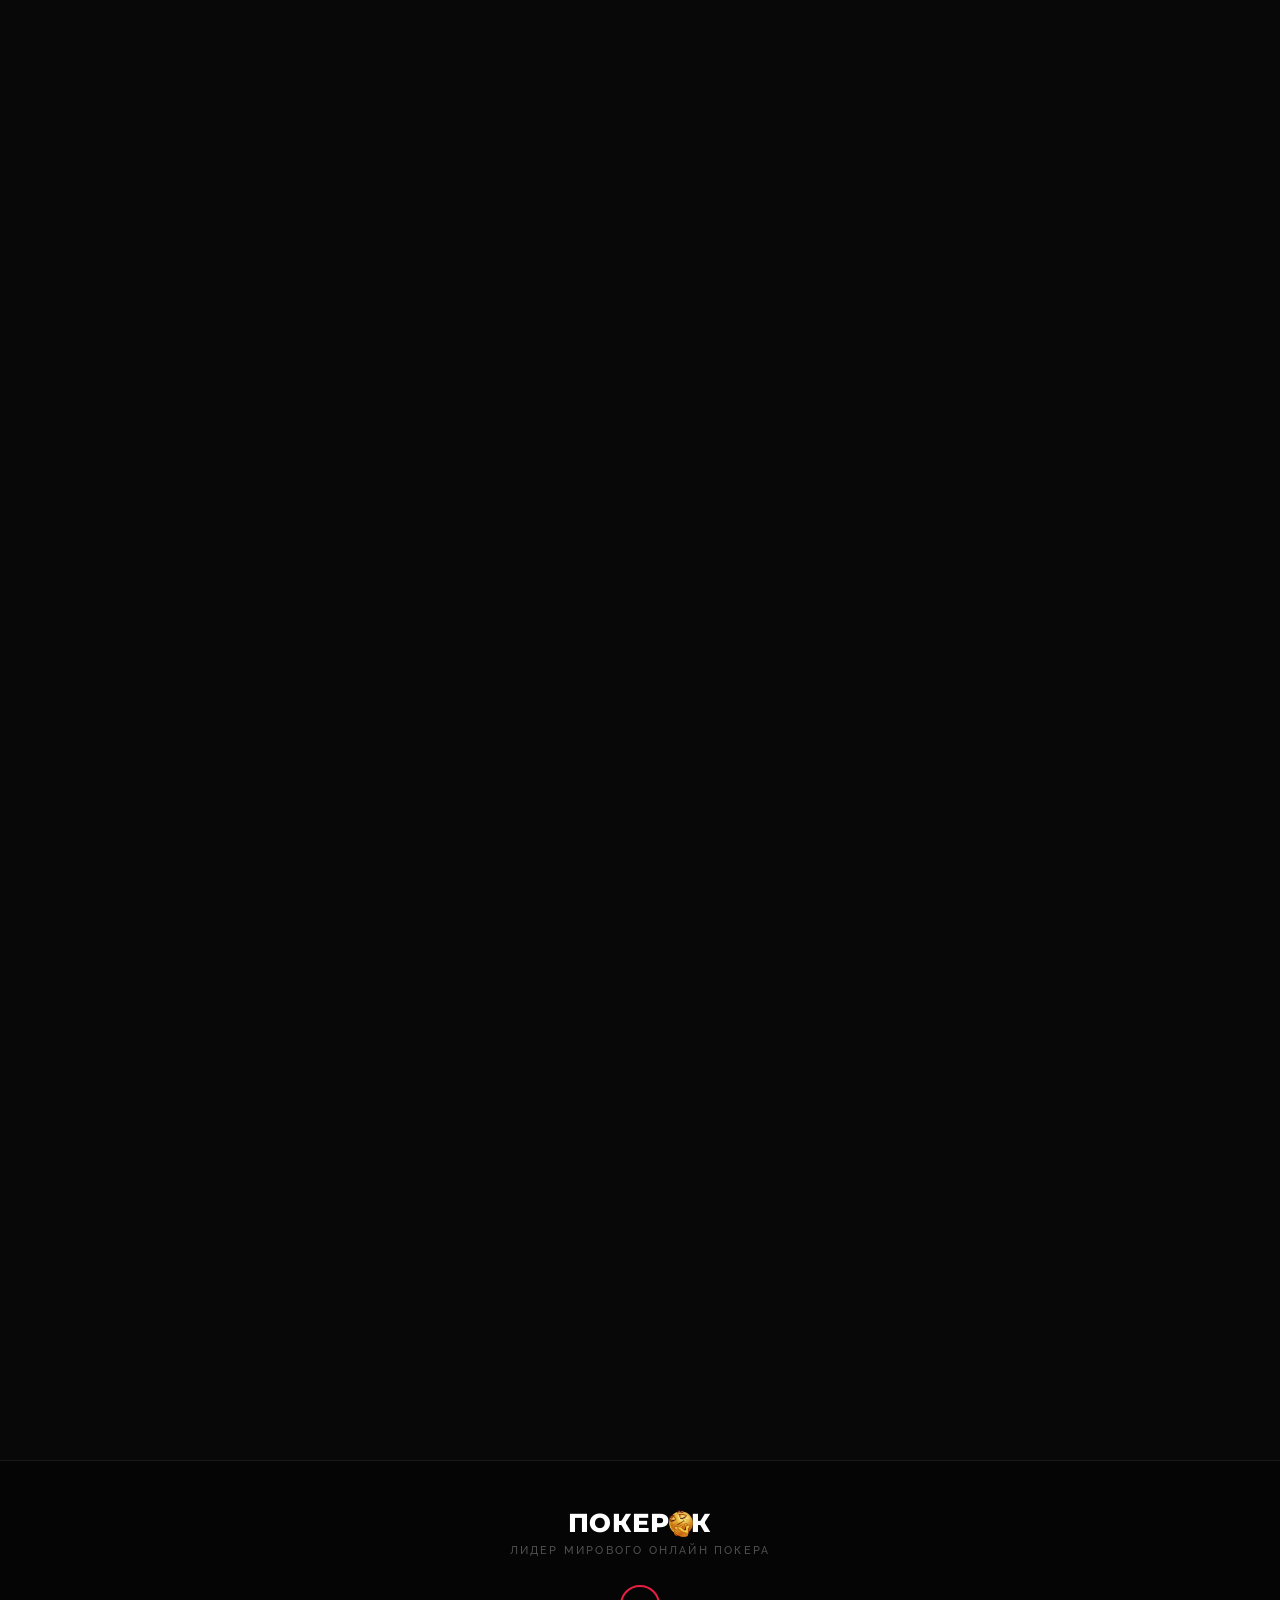
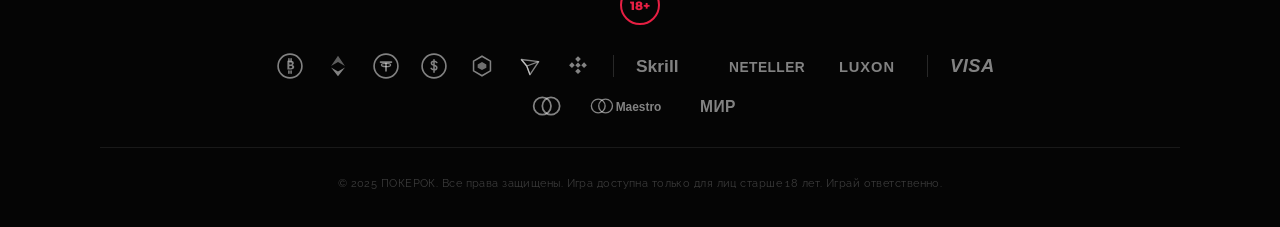
==== commit ba98c485: "Добавить CTA на второй экран (акт «узкий проход») Co-Authored-By: Claude Opus 4.8 <noreply@anthropic" ====
--- a/index.html
+++ b/index.html
@@ -165,6 +165,7 @@
         <section class="panel" id="passage-panel">
           <div class="neon-sign">ПОКЕР<img class="brand-o" src="assets/mascots/mascot-hush.webp" alt="" aria-hidden="true">К</div>
           <p class="passage-plate">Лидер мирового онлайн&nbsp;покера</p>
+          <a href="./" class="cta cta--primary passage-cta">Забери свои $600 <svg aria-hidden="true"><use href="#ic-arrow"/></svg></a>
         </section>
 
         <!-- ACT 3 — LOWER CABIN -->
--- a/assets/css/styles.css
+++ b/assets/css/styles.css
@@ -230,6 +230,7 @@
   font-size: clamp(16px, 2.4vw, 24px); color: rgba(255,255,255,0.92); text-align: center;
 }
 .passage-plate b { font-family: 'Montserrat', sans-serif; font-weight: 800; color: var(--red); }
+.passage-cta { margin-top: 30px; }
 
 /* ── ACT 3 — CABIN ── (tier 2 title + tier 3 descriptions; NOT interactive) */
 .cabin-title {
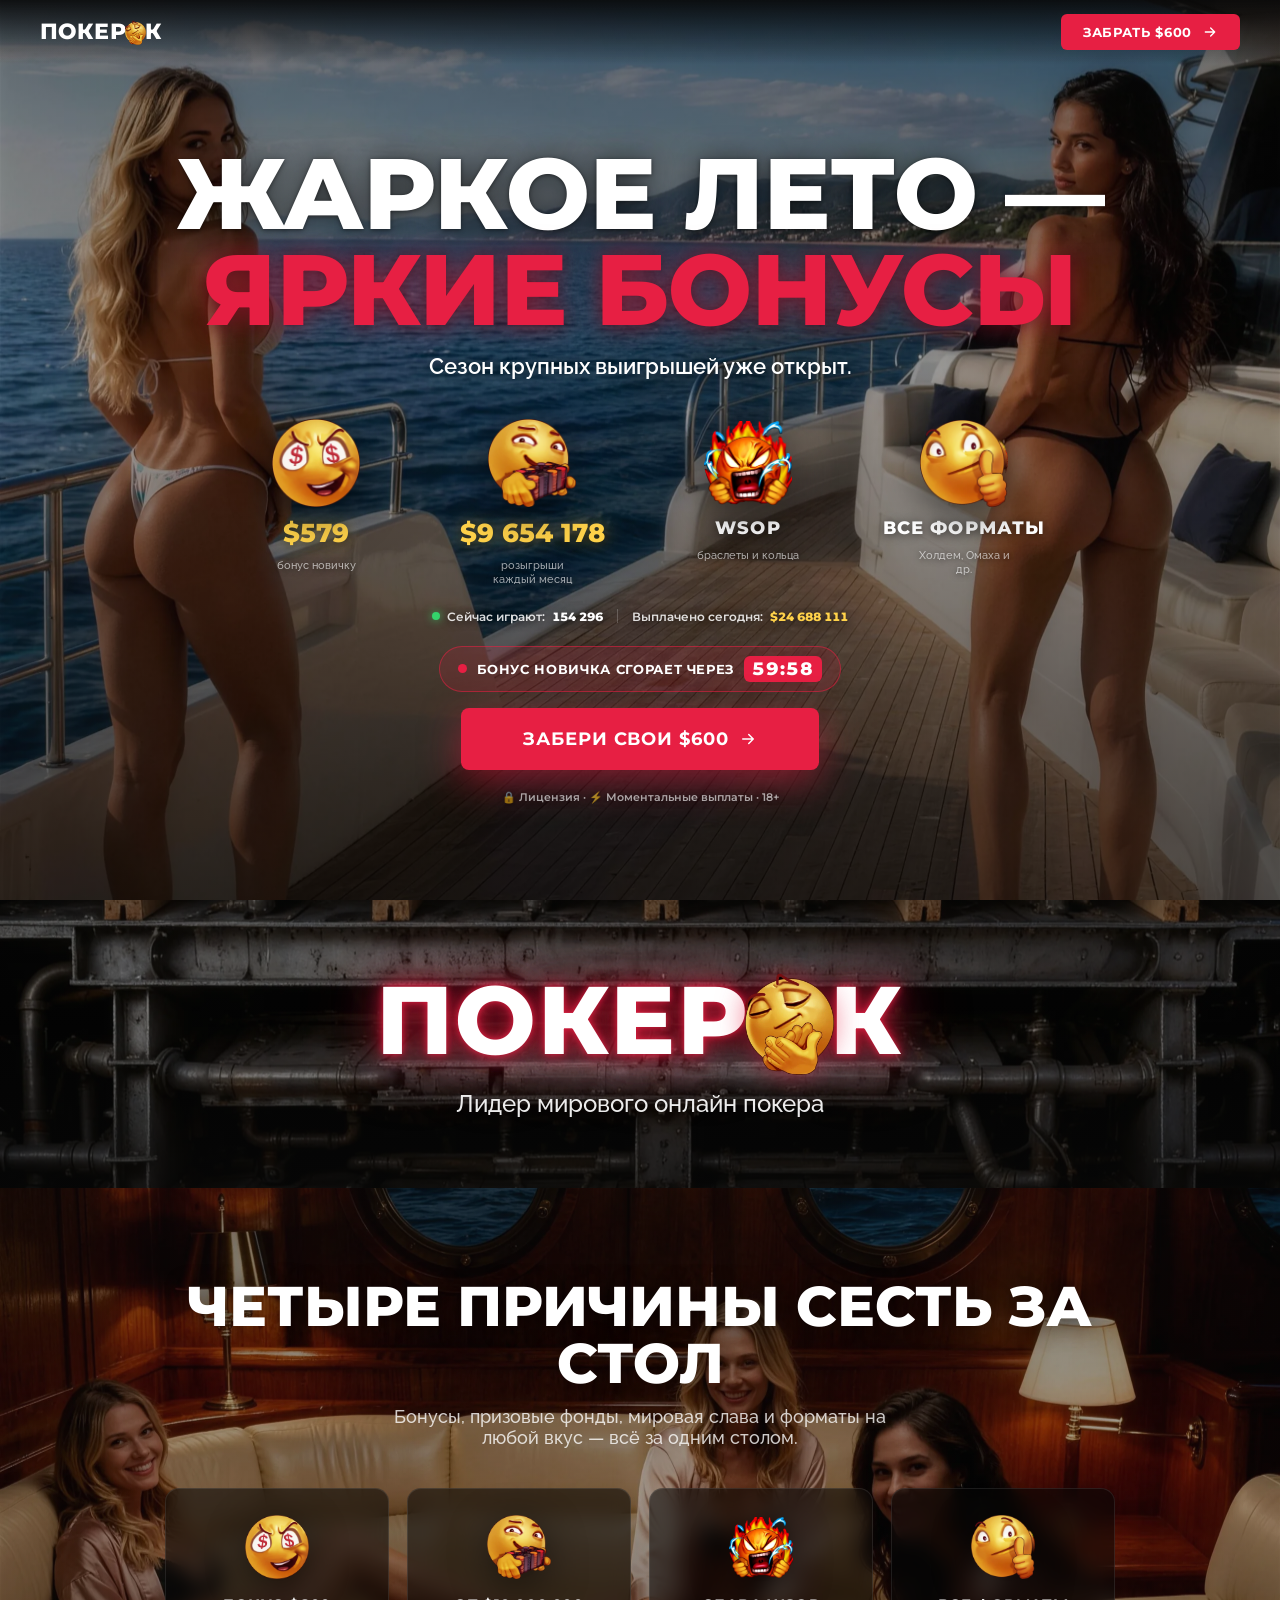
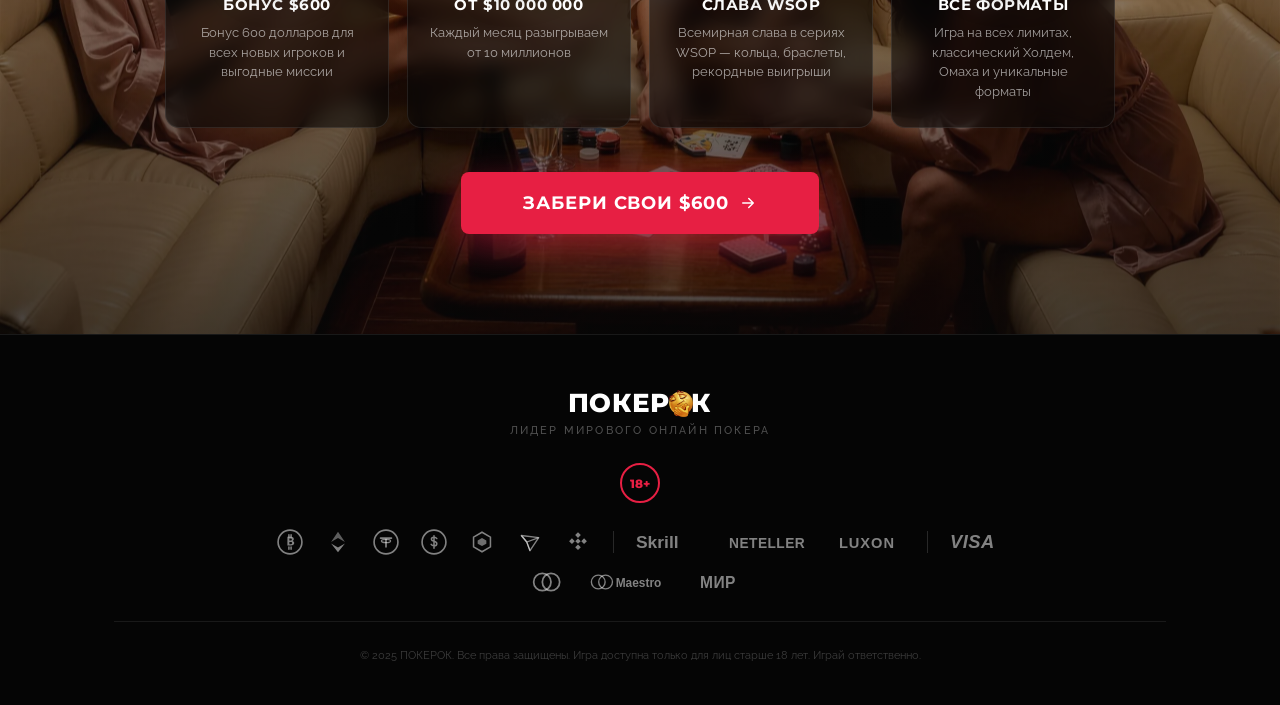
==== commit 4fc8f107: "Одностраничная версия лендинга (эксперимент, без скролл-джека) Отдельная ветка: обычный вертикальный" ====
--- a/index.html
+++ b/index.html
@@ -5,17 +5,13 @@
 <meta name="viewport" content="width=device-width, initial-scale=1.0">
 <title>ПОКЕРОК — Жаркое лето, яркие бонусы | Лидер мирового онлайн покера</title>
 
-<meta name="description" content="ПОКЕРОК — лидер мирового онлайн покера. Бонус $600 для новых игроков, розыгрыши от $10 000 000 каждый месяц, серии WSOP и все форматы: Холдем, Омаха и уникальные игры. Жаркое лето — яркие бонусы!">
+<meta name="description" content="ПОКЕРОК — лидер мирового онлайн покера. Бонус $600 для новых игроков, розыгрыши от $10 000 000 каждый месяц, серии WSOP и все форматы: Холдем, Омаха и уникальные игры.">
 <meta name="theme-color" content="#080808">
-
-<!-- Open Graph / Twitter -->
 <meta property="og:type" content="website">
 <meta property="og:title" content="ПОКЕРОК — Жаркое лето, яркие бонусы">
-<meta property="og:description" content="Бонус $600, розыгрыши от $10 000 000 каждый месяц, слава WSOP и все форматы покера. Сезон крупных выигрышей уже открыт.">
+<meta property="og:description" content="Бонус $600, розыгрыши от $10 000 000 каждый месяц, слава WSOP и все форматы покера.">
 <meta property="og:image" content="assets/apple-touch-icon.png">
 <meta name="twitter:card" content="summary">
-<meta name="twitter:title" content="ПОКЕРОК — Жаркое лето, яркие бонусы">
-<meta name="twitter:description" content="Бонус $600, розыгрыши от $10 000 000, слава WSOP и все форматы покера.">
 
 <link rel="icon" type="image/png" sizes="32x32" href="assets/favicon-32.png">
 <link rel="apple-touch-icon" href="assets/apple-touch-icon.png">
@@ -23,54 +19,22 @@
 <link rel="preconnect" href="https://fonts.googleapis.com">
 <link rel="preconnect" href="https://fonts.gstatic.com" crossorigin>
 <link href="https://fonts.googleapis.com/css2?family=Montserrat:wght@500;600;700;800&family=Raleway:wght@400;500;600;700&display=swap" rel="stylesheet">
-
-<!-- preload only the first (deck) background; cabin is loaded lazily via JS -->
 <link rel="preload" as="image" href="assets/scenes/panorama.webp">
-
-<link rel="stylesheet" href="assets/css/styles.css">
+<link rel="stylesheet" href="assets/css/single.css">
 </head>
 <body>
 
-<!-- ── ICON SPRITE (arrows / utility only) ── -->
+<!-- ── ICON SPRITE (arrows + monochrome payment icons) ── -->
 <svg width="0" height="0" style="position:absolute" aria-hidden="true">
   <defs>
-    <symbol id="ic-arrow" viewBox="0 0 24 24" fill="none" stroke="currentColor" stroke-width="2" stroke-linecap="round" stroke-linejoin="round">
-      <path d="M5 12h14M13 6l6 6-6 6"/>
-    </symbol>
-    <symbol id="ic-down" viewBox="0 0 24 24" fill="none" stroke="currentColor" stroke-width="2" stroke-linecap="round" stroke-linejoin="round">
-      <path d="M12 5v14M5 12l7 7 7-7"/>
-    </symbol>
-
-    <!-- ── MONOCHROME PAYMENT ICONS (currentColor) ── -->
-    <symbol id="pay-btc" viewBox="0 0 24 24">
-      <circle cx="12" cy="12" r="11" fill="none" stroke="currentColor" stroke-width="1.5"/>
-      <path d="M9.6 7.2h3.3c1.5 0 2.6.7 2.6 2 0 .9-.5 1.5-1.2 1.8.9.2 1.6.9 1.6 2 0 1.5-1.2 2.3-2.9 2.3H9.6V7.2Zm1.8 1.5v1.9h1.3c.6 0 1-.4 1-.95s-.4-.95-1-.95h-1.3Zm0 3.3v2h1.5c.7 0 1.1-.4 1.1-1s-.4-1-1.1-1h-1.5Z" fill="currentColor"/>
-      <path d="M11 5.4v2M13 5.4v2M11 16.6v2M13 16.6v2" stroke="currentColor" stroke-width="1.4" stroke-linecap="round"/>
-    </symbol>
-    <symbol id="pay-eth" viewBox="0 0 24 24">
-      <path d="M12 2.5 5.6 12 12 8.4 18.4 12 12 2.5Z" fill="currentColor" opacity=".7"/>
-      <path d="M12 17 5.6 13.3 12 21.5 18.4 13.3 12 17Z" fill="currentColor"/>
-    </symbol>
-    <symbol id="pay-usdt" viewBox="0 0 24 24">
-      <circle cx="12" cy="12" r="11" fill="none" stroke="currentColor" stroke-width="1.5"/>
-      <path d="M7 8.4h10M12 8.4v8" stroke="currentColor" stroke-width="1.6" stroke-linecap="round"/>
-      <ellipse cx="12" cy="11" rx="4.2" ry="1.5" fill="none" stroke="currentColor" stroke-width="1.2"/>
-    </symbol>
-    <symbol id="pay-usdc" viewBox="0 0 24 24">
-      <circle cx="12" cy="12" r="11" fill="none" stroke="currentColor" stroke-width="1.5"/>
-      <path d="M12 6.3v11.4M14.6 8.8c-.5-.8-1.4-1.2-2.6-1.2-1.4 0-2.4.7-2.4 1.9 0 1 .7 1.5 2.3 1.9 1.7.4 2.7.9 2.7 2.1 0 1.2-1 2-2.6 2-1.2 0-2.1-.5-2.6-1.3" fill="none" stroke="currentColor" stroke-width="1.4" stroke-linecap="round"/>
-    </symbol>
-    <symbol id="pay-polygon" viewBox="0 0 24 24">
-      <path d="M12 3 19.8 7.5v9L12 21l-7.8-4.5v-9L12 3Z" fill="none" stroke="currentColor" stroke-width="1.4"/>
-      <path d="M12 8.2 16 10.5v3l-4 2.3-4-2.3v-3L12 8.2Z" fill="currentColor" opacity=".85"/>
-    </symbol>
-    <symbol id="pay-tron" viewBox="0 0 24 24">
-      <path d="M4 6 20 8l-8 12L9 12 4 6Z" fill="none" stroke="currentColor" stroke-width="1.3" stroke-linejoin="round"/>
-      <path d="M4 6l5 6 11-4M9 12l3 8" fill="none" stroke="currentColor" stroke-width="1.1"/>
-    </symbol>
-    <symbol id="pay-bnb" viewBox="0 0 24 24">
-      <path d="M12 3l2.6 2.6L12 8.2 9.4 5.6 12 3ZM6.4 8.6 9 11.2l-2.6 2.6L3.8 11.2l2.6-2.6ZM17.6 8.6l2.6 2.6-2.6 2.6L15 11.2l2.6-2.6ZM12 14.2l2.6 2.6L12 19.4l-2.6-2.6L12 14.2ZM12 8.7l2.5 2.5L12 13.7 9.5 11.2 12 8.7Z" fill="currentColor"/>
-    </symbol>
+    <symbol id="ic-arrow" viewBox="0 0 24 24" fill="none" stroke="currentColor" stroke-width="2" stroke-linecap="round" stroke-linejoin="round"><path d="M5 12h14M13 6l6 6-6 6"/></symbol>
+    <symbol id="pay-btc" viewBox="0 0 24 24"><circle cx="12" cy="12" r="11" fill="none" stroke="currentColor" stroke-width="1.5"/><path d="M9.6 7.2h3.3c1.5 0 2.6.7 2.6 2 0 .9-.5 1.5-1.2 1.8.9.2 1.6.9 1.6 2 0 1.5-1.2 2.3-2.9 2.3H9.6V7.2Zm1.8 1.5v1.9h1.3c.6 0 1-.4 1-.95s-.4-.95-1-.95h-1.3Zm0 3.3v2h1.5c.7 0 1.1-.4 1.1-1s-.4-1-1.1-1h-1.5Z" fill="currentColor"/><path d="M11 5.4v2M13 5.4v2M11 16.6v2M13 16.6v2" stroke="currentColor" stroke-width="1.4" stroke-linecap="round"/></symbol>
+    <symbol id="pay-eth" viewBox="0 0 24 24"><path d="M12 2.5 5.6 12 12 8.4 18.4 12 12 2.5Z" fill="currentColor" opacity=".7"/><path d="M12 17 5.6 13.3 12 21.5 18.4 13.3 12 17Z" fill="currentColor"/></symbol>
+    <symbol id="pay-usdt" viewBox="0 0 24 24"><circle cx="12" cy="12" r="11" fill="none" stroke="currentColor" stroke-width="1.5"/><path d="M7 8.4h10M12 8.4v8" stroke="currentColor" stroke-width="1.6" stroke-linecap="round"/><ellipse cx="12" cy="11" rx="4.2" ry="1.5" fill="none" stroke="currentColor" stroke-width="1.2"/></symbol>
+    <symbol id="pay-usdc" viewBox="0 0 24 24"><circle cx="12" cy="12" r="11" fill="none" stroke="currentColor" stroke-width="1.5"/><path d="M12 6.3v11.4M14.6 8.8c-.5-.8-1.4-1.2-2.6-1.2-1.4 0-2.4.7-2.4 1.9 0 1 .7 1.5 2.3 1.9 1.7.4 2.7.9 2.7 2.1 0 1.2-1 2-2.6 2-1.2 0-2.1-.5-2.6-1.3" fill="none" stroke="currentColor" stroke-width="1.4" stroke-linecap="round"/></symbol>
+    <symbol id="pay-polygon" viewBox="0 0 24 24"><path d="M12 3 19.8 7.5v9L12 21l-7.8-4.5v-9L12 3Z" fill="none" stroke="currentColor" stroke-width="1.4"/><path d="M12 8.2 16 10.5v3l-4 2.3-4-2.3v-3L12 8.2Z" fill="currentColor" opacity=".85"/></symbol>
+    <symbol id="pay-tron" viewBox="0 0 24 24"><path d="M4 6 20 8l-8 12L9 12 4 6Z" fill="none" stroke="currentColor" stroke-width="1.3" stroke-linejoin="round"/><path d="M4 6l5 6 11-4M9 12l3 8" fill="none" stroke="currentColor" stroke-width="1.1"/></symbol>
+    <symbol id="pay-bnb" viewBox="0 0 24 24"><path d="M12 3l2.6 2.6L12 8.2 9.4 5.6 12 3ZM6.4 8.6 9 11.2l-2.6 2.6L3.8 11.2l2.6-2.6ZM17.6 8.6l2.6 2.6-2.6 2.6L15 11.2l2.6-2.6ZM12 14.2l2.6 2.6L12 19.4l-2.6-2.6L12 14.2ZM12 8.7l2.5 2.5L12 13.7 9.5 11.2 12 8.7Z" fill="currentColor"/></symbol>
     <symbol id="pay-skrill" viewBox="0 0 78 24"><text x="0" y="18" font-family="Arial, sans-serif" font-weight="700" font-size="19" fill="currentColor">Skrill</text></symbol>
     <symbol id="pay-neteller" viewBox="0 0 96 24"><text x="0" y="18" font-family="Arial, sans-serif" font-weight="800" font-size="15" letter-spacing="0.5" fill="currentColor">NETELLER</text></symbol>
     <symbol id="pay-luxon" viewBox="0 0 72 24"><text x="0" y="18" font-family="Arial, sans-serif" font-weight="700" font-size="16" letter-spacing="1" fill="currentColor">LUXON</text></symbol>
@@ -81,182 +45,98 @@
   </defs>
 </svg>
 
-<!-- ══ STICKY HEADER ══ -->
+<!-- ══ HEADER ══ -->
 <header id="site-header">
-  <a class="brand" href="#top" aria-label="ПОКЕРОК — на главную">
-    <span class="brand-mark">ПОКЕР<img class="brand-o" src="assets/mascots/mascot-hush.webp" alt="" aria-hidden="true">К</span>
-  </a>
+  <a class="brand" href="#top" aria-label="ПОКЕРОК"><span class="brand-mark">ПОКЕР<img class="brand-o" src="assets/mascots/mascot-hush.webp" alt="" aria-hidden="true">К</span></a>
   <a href="./" class="cta cta--sm">Забрать $600 <svg aria-hidden="true"><use href="#ic-arrow"/></svg></a>
 </header>
 
-<div id="scroller">
-  <span id="top"></span>
-  <div id="stage">
-    <div id="canvas">
+<span id="top"></span>
 
-      <!-- ── BACKGROUND PANORAMA: one seamless strip, deck → metal passage → cabin ── -->
-      <div id="pano">
-        <img id="pano-img" src="assets/scenes/panorama.webp" alt="Яхта ПОКЕРОК — палуба, машинное отделение, каюта" decoding="async">
-      </div>
-      <div id="pano-tint" aria-hidden="true"></div>
+<!-- ══ HERO ══ -->
+<section class="s-hero">
+  <div class="s-hero__bg" aria-hidden="true"></div>
+  <div class="wrap hero-inner">
+    <h1 class="hero-title">ЖАРКОЕ ЛЕТО — <span class="accent">ЯРКИЕ БОНУСЫ</span></h1>
+    <p class="hero-sub">Сезон крупных выигрышей уже открыт.</p>
 
-      <!-- ── NARROWING LETTERBOX (closes in on the passage) ── -->
-      <div class="letterbox lb-top" aria-hidden="true"></div>
-      <div class="letterbox lb-bot" aria-hidden="true"></div>
+    <nav class="pillars">
+      <a class="pillar reveal" href="./"><img class="pillar-ic" src="assets/mascots/sticker-money-eyes.webp" alt=""><span class="pillar-val" data-count="600" data-prefix="$">$600</span><span class="pillar-cap">бонус новичку</span></a>
+      <a class="pillar reveal" href="./"><img class="pillar-ic" src="assets/mascots/sticker-chips.webp" alt=""><span class="pillar-val" data-count="10000000" data-prefix="$" data-group="1">$10 000 000</span><span class="pillar-cap">розыгрыши каждый месяц</span></a>
+      <a class="pillar reveal" href="./"><img class="pillar-ic" src="assets/mascots/sticker-fire.webp" alt=""><span class="pillar-val pillar-val--text">WSOP</span><span class="pillar-cap">браслеты и кольца</span></a>
+      <a class="pillar reveal" href="./"><img class="pillar-ic" src="assets/mascots/mascot-ok-thumb.webp" alt=""><span class="pillar-val pillar-val--text">Все форматы</span><span class="pillar-cap">Холдем, Омаха и др.</span></a>
+    </nav>
 
-      <!-- ── CONTENT PANELS (ride along with the panorama) ── -->
-      <div id="content">
+    <div class="livestats">
+      <span class="livestat"><span class="livestat-dot"></span>Сейчас играют: <b id="ls-players">154 280</b></span>
+      <span class="livestat-sep"></span>
+      <span class="livestat">Выплачено сегодня: <b id="ls-paid">$24 680 500</b></span>
+    </div>
 
-        <!-- ACT 1 — UPPER DECK -->
-        <section class="panel" id="deck-panel">
-          <div class="hero-scrim" aria-hidden="true"></div>
-          <h1 class="hero-title">ЖАРКОЕ ЛЕТО — <span class="accent">ЯРКИЕ БОНУСЫ</span></h1>
-          <p class="hero-sub">Сезон крупных выигрышей уже открыт.</p>
+    <div class="hero-cta">
+      <div class="fomo"><span class="fomo-dot"></span><span class="fomo-label">Бонус новичка сгорает через</span><span class="fomo-clock" id="fomo-clock">60:00</span></div>
+      <a href="./" class="cta cta--primary">Забери свои $600 <svg aria-hidden="true"><use href="#ic-arrow"/></svg></a>
+      <div class="trust"><span class="trust-tokens">🔒 Лицензия · ⚡ Моментальные выплаты · 18+</span></div>
+    </div>
+  </div>
+</section>
 
-          <!-- крупные ИНТЕРАКТИВНЫЕ иконки: клик ведёт на лендинг/регистрацию; у денежных —
-               полная сумма со счётчиком; короткая выгода для холодного трафика.
-               (TODO: замените href="./" на реальную ссылку регистрации/оффера) -->
-          <nav class="pillars">
-            <a class="pillar" href="./">
-              <img class="pillar-ic" src="assets/mascots/sticker-money-eyes.webp" alt="">
-              <span class="pillar-val" data-count="600" data-prefix="$">$600</span>
-              <span class="pillar-cap">Бонус 600&nbsp;долларов для&nbsp;всех новых игроков и&nbsp;выгодные миссии</span>
-            </a>
-            <a class="pillar" href="./">
-              <img class="pillar-ic" src="assets/mascots/sticker-chips.webp" alt="">
-              <span class="pillar-val" data-count="10000000" data-prefix="$" data-group="1">$10 000 000</span>
-              <span class="pillar-cap">Каждый месяц разыгрываем от&nbsp;10&nbsp;миллионов</span>
-            </a>
-            <a class="pillar" href="./">
-              <img class="pillar-ic" src="assets/mascots/sticker-fire.webp" alt="">
-              <span class="pillar-val pillar-val--text">WSOP</span>
-              <span class="pillar-cap">Всемирная слава в&nbsp;сериях WSOP&nbsp;— кольца, браслеты, рекордные выигрыши</span>
-            </a>
-            <a class="pillar" href="./">
-              <img class="pillar-ic" src="assets/mascots/mascot-ok-thumb.webp" alt="">
-              <span class="pillar-val pillar-val--text">Все форматы</span>
-              <span class="pillar-cap">Игра на&nbsp;всех лимитах, классический Холдем, Омаха и&nbsp;уникальные форматы</span>
-            </a>
-          </nav>
+<!-- ══ BRAND BAND (neon) ══ -->
+<section class="s-brand">
+  <div class="s-brand__bg" aria-hidden="true"></div>
+  <div class="wrap brand-inner">
+    <div class="neon-sign">ПОКЕР<img class="brand-o" src="assets/mascots/mascot-hush.webp" alt="" aria-hidden="true">К</div>
+    <p class="passage-plate">Лидер мирового онлайн&nbsp;покера</p>
+  </div>
+</section>
 
-          <!-- живые счётчики — постепенно растут (соц-доказательство / «движение денег») -->
-          <div class="livestats" aria-hidden="true">
-            <span class="livestat"><span class="livestat-dot"></span>Сейчас играют: <b id="ls-players">154 280</b></span>
-            <span class="livestat-sep"></span>
-            <span class="livestat">Выплачено сегодня: <b id="ls-paid">$24 680 500</b></span>
-          </div>
+<!-- ══ BENEFITS ══ -->
+<section class="s-benefits">
+  <div class="s-benefits__bg" aria-hidden="true"></div>
+  <div class="wrap benefits-inner">
+    <h2 class="section-title">Четыре причины сесть за стол</h2>
+    <p class="section-sub">Бонусы, призовые фонды, мировая слава и форматы на любой вкус — всё за одним столом.</p>
+    <div class="cards-row">
+      <div class="card reveal"><img class="card-ic" src="assets/mascots/sticker-money-eyes.webp" alt=""><div class="card-title">Бонус $600</div><p class="card-text">Бонус 600 долларов для всех новых игроков и выгодные миссии</p></div>
+      <div class="card reveal"><img class="card-ic" src="assets/mascots/sticker-chips.webp" alt=""><div class="card-title">От $10 000 000</div><p class="card-text">Каждый месяц разыгрываем от 10 миллионов</p></div>
+      <div class="card reveal"><img class="card-ic" src="assets/mascots/sticker-fire.webp" alt=""><div class="card-title">Слава WSOP</div><p class="card-text">Всемирная слава в сериях WSOP — кольца, браслеты, рекордные выигрыши</p></div>
+      <div class="card reveal"><img class="card-ic" src="assets/mascots/mascot-ok-thumb.webp" alt=""><div class="card-title">Все форматы</div><p class="card-text">Игра на всех лимитах, классический Холдем, Омаха и уникальные форматы</p></div>
+    </div>
+    <a href="./" class="cta cta--primary benefits-cta">Забери свои $600 <svg aria-hidden="true"><use href="#ic-arrow"/></svg></a>
+  </div>
+</section>
 
-          <!-- FOMO-плашка (персональный отсчёт) + ГЛАВНЫЙ CTA с оффером, после иконок -->
-          <div class="hero-cta">
-            <div class="fomo">
-              <span class="fomo-dot"></span>
-              <span class="fomo-label">Бонус новичка сгорает через</span>
-              <span class="fomo-clock" id="fomo-clock" aria-live="off">60:00</span>
-            </div>
-            <a href="./" class="cta cta--primary">Забери свои $600 <svg aria-hidden="true"><use href="#ic-arrow"/></svg></a>
-            <!-- сигналы доверия выше сгиба (иконки платёжек убраны — они остаются в футере) -->
-            <div class="trust">
-              <span class="trust-tokens">🔒 Лицензия · ⚡ Моментальные выплаты · 18+</span>
-            </div>
-          </div>
-        </section>
+<!-- ══ FOOTER ══ -->
+<footer id="footer-wrap">
+  <div class="wrap footer-inner">
+    <div class="footer-logo"><b class="footer-mark">ПОКЕР<img class="brand-o" src="assets/mascots/mascot-hush.webp" alt="" aria-hidden="true">К</b><span>Лидер мирового онлайн покера</span></div>
+    <div class="age-badge" title="Только 18+">18+</div>
+    <ul class="pay-row" aria-label="Способы оплаты">
+      <li><svg class="pay-i pay-i--sq" viewBox="0 0 24 24" aria-label="Bitcoin"><use href="#pay-btc"/></svg></li>
+      <li><svg class="pay-i pay-i--sq" viewBox="0 0 24 24" aria-label="Ethereum"><use href="#pay-eth"/></svg></li>
+      <li><svg class="pay-i pay-i--sq" viewBox="0 0 24 24" aria-label="USDT"><use href="#pay-usdt"/></svg></li>
+      <li><svg class="pay-i pay-i--sq" viewBox="0 0 24 24" aria-label="USDC"><use href="#pay-usdc"/></svg></li>
+      <li><svg class="pay-i pay-i--sq" viewBox="0 0 24 24" aria-label="Polygon"><use href="#pay-polygon"/></svg></li>
+      <li><svg class="pay-i pay-i--sq" viewBox="0 0 24 24" aria-label="Tron (TRC20)"><use href="#pay-tron"/></svg></li>
+      <li><svg class="pay-i pay-i--sq" viewBox="0 0 24 24" aria-label="BNB (BEP20)"><use href="#pay-bnb"/></svg></li>
+      <li class="pay-sep" aria-hidden="true"></li>
+      <li><svg class="pay-i" viewBox="0 0 78 24" aria-label="Skrill"><use href="#pay-skrill"/></svg></li>
+      <li><svg class="pay-i" viewBox="0 0 96 24" aria-label="Neteller"><use href="#pay-neteller"/></svg></li>
+      <li><svg class="pay-i" viewBox="0 0 72 24" aria-label="Luxon"><use href="#pay-luxon"/></svg></li>
+      <li class="pay-sep" aria-hidden="true"></li>
+      <li><svg class="pay-i" viewBox="0 0 58 24" aria-label="Visa"><use href="#pay-visa"/></svg></li>
+      <li><svg class="pay-i pay-i--sq" viewBox="0 0 40 24" aria-label="Mastercard"><use href="#pay-mc"/></svg></li>
+      <li><svg class="pay-i" viewBox="0 0 96 24" aria-label="Maestro"><use href="#pay-maestro"/></svg></li>
+      <li><svg class="pay-i" viewBox="0 0 60 24" aria-label="Мир"><use href="#pay-mir"/></svg></li>
+    </ul>
+    <div class="footer-divider"></div>
+    <div class="footer-copy">© 2025 ПОКЕРОК. Все права защищены. Игра доступна только для лиц старше 18 лет. Играй ответственно.</div>
+  </div>
+</footer>
 
-        <!-- ACT 2 — NARROW PASSAGE (neon teaser) -->
-        <section class="panel" id="passage-panel">
-          <div class="neon-sign">ПОКЕР<img class="brand-o" src="assets/mascots/mascot-hush.webp" alt="" aria-hidden="true">К</div>
-          <p class="passage-plate">Лидер мирового онлайн&nbsp;покера</p>
-          <a href="./" class="cta cta--primary passage-cta">Забери свои $600 <svg aria-hidden="true"><use href="#ic-arrow"/></svg></a>
-        </section>
+<!-- липкая мобильная CTA -->
+<a href="./" class="mobile-cta"><span class="mobile-cta-main">Забери свои $600</span><span class="mobile-cta-sub">бонус новичку · жми</span></a>
 
-        <!-- ACT 3 — LOWER CABIN -->
-        <section class="panel" id="cabin-panel">
-          <h2 class="cabin-title">Четыре причины сесть за стол</h2>
-          <p class="cabin-sub">Бонусы, призовые фонды, мировая слава и&nbsp;форматы на&nbsp;любой вкус&nbsp;— всё за&nbsp;одним столом.</p>
-          <div class="cards-row">
-            <div class="card">
-              <img class="card-ic" src="assets/mascots/sticker-money-eyes.webp" alt="">
-              <div class="card-title">Бонус $600</div>
-              <p class="card-text">Бонус 600&nbsp;долларов для&nbsp;всех новых игроков и&nbsp;выгодные миссии</p>
-            </div>
-            <div class="card">
-              <img class="card-ic" src="assets/mascots/sticker-chips.webp" alt="">
-              <div class="card-title">От $10 000 000</div>
-              <p class="card-text">Каждый месяц разыгрываем от&nbsp;10&nbsp;миллионов</p>
-            </div>
-            <div class="card">
-              <img class="card-ic" src="assets/mascots/sticker-fire.webp" alt="">
-              <div class="card-title">Слава WSOP</div>
-              <p class="card-text">Всемирная слава в&nbsp;сериях WSOP&nbsp;— кольца, браслеты, рекордные выигрыши</p>
-            </div>
-            <div class="card">
-              <img class="card-ic" src="assets/mascots/mascot-ok-thumb.webp" alt="">
-              <div class="card-title">Все форматы</div>
-              <p class="card-text">Игра на&nbsp;всех лимитах, классический Холдем, Омаха и&nbsp;уникальные форматы</p>
-            </div>
-          </div>
-          <a href="./" class="cta cta--primary cabin-cta">Забери свои $600 <svg aria-hidden="true"><use href="#ic-arrow"/></svg></a>
-        </section>
-
-      </div><!-- /content -->
-
-      <!-- scroll hint -->
-      <div class="scroll-hint" id="scroll-hint">
-        <span>Спускайся ниже</span>
-        <svg aria-hidden="true"><use href="#ic-down"/></svg>
-      </div>
-
-    </div><!-- /canvas -->
-  </div><!-- /stage -->
-
-  <!-- ══ FOOTER ══ -->
-  <div id="footer-wrap">
-    <footer>
-      <div class="footer-inner">
-
-        <div class="footer-logo">
-          <b class="footer-mark">ПОКЕР<img class="brand-o" src="assets/mascots/mascot-hush.webp" alt="" aria-hidden="true">К</b>
-          <span>Лидер мирового онлайн покера</span>
-        </div>
-
-        <div class="age-badge" title="Только 18+">18+</div>
-
-        <!-- платёжки — иконками (моно, один цвет), без подписей и кнопок-ховеров -->
-        <ul class="pay-row" aria-label="Способы оплаты">
-          <li><svg class="pay-i pay-i--sq" viewBox="0 0 24 24" role="img" aria-label="Bitcoin"><use href="#pay-btc"/></svg></li>
-          <li><svg class="pay-i pay-i--sq" viewBox="0 0 24 24" role="img" aria-label="Ethereum"><use href="#pay-eth"/></svg></li>
-          <li><svg class="pay-i pay-i--sq" viewBox="0 0 24 24" role="img" aria-label="USDT"><use href="#pay-usdt"/></svg></li>
-          <li><svg class="pay-i pay-i--sq" viewBox="0 0 24 24" role="img" aria-label="USDC"><use href="#pay-usdc"/></svg></li>
-          <li><svg class="pay-i pay-i--sq" viewBox="0 0 24 24" role="img" aria-label="Polygon"><use href="#pay-polygon"/></svg></li>
-          <li><svg class="pay-i pay-i--sq" viewBox="0 0 24 24" role="img" aria-label="Tron (TRC20)"><use href="#pay-tron"/></svg></li>
-          <li><svg class="pay-i pay-i--sq" viewBox="0 0 24 24" role="img" aria-label="BNB (BEP20)"><use href="#pay-bnb"/></svg></li>
-          <li class="pay-sep" aria-hidden="true"></li>
-          <li><svg class="pay-i" viewBox="0 0 78 24" role="img" aria-label="Skrill"><use href="#pay-skrill"/></svg></li>
-          <li><svg class="pay-i" viewBox="0 0 96 24" role="img" aria-label="Neteller"><use href="#pay-neteller"/></svg></li>
-          <li><svg class="pay-i" viewBox="0 0 72 24" role="img" aria-label="Luxon"><use href="#pay-luxon"/></svg></li>
-          <li class="pay-sep" aria-hidden="true"></li>
-          <li><svg class="pay-i" viewBox="0 0 58 24" role="img" aria-label="Visa"><use href="#pay-visa"/></svg></li>
-          <li><svg class="pay-i pay-i--sq" viewBox="0 0 40 24" role="img" aria-label="Mastercard"><use href="#pay-mc"/></svg></li>
-          <li><svg class="pay-i" viewBox="0 0 96 24" role="img" aria-label="Maestro"><use href="#pay-maestro"/></svg></li>
-          <li><svg class="pay-i" viewBox="0 0 60 24" role="img" aria-label="Мир"><use href="#pay-mir"/></svg></li>
-        </ul>
-
-        <div class="footer-divider"></div>
-        <div class="footer-copy">© 2025 ПОКЕРОК. Все права защищены. Игра доступна только для лиц старше 18 лет. Играй ответственно.</div>
-      </div>
-    </footer>
-  </div>
-
-</div><!-- /scroller -->
-
-<!-- липкая мобильная CTA-плашка (видна только на узких экранах) -->
-<a href="./" class="mobile-cta" aria-label="Забери свои $600">
-  <span class="mobile-cta-main">Забери свои $600</span>
-  <span class="mobile-cta-sub">бонус новичку · жми</span>
-</a>
-
-<script src="assets/js/vendor/lenis.umd.js"></script>
-<script src="assets/js/vendor/gsap.min.js"></script>
-<script src="assets/js/vendor/ScrollTrigger.min.js"></script>
-<script src="assets/js/panorama.js"></script>
+<script src="assets/js/single.js"></script>
 </body>
 </html>
--- a/assets/css/single.css
+++ b/assets/css/single.css
@@ -0,0 +1,166 @@
+*, *::before, *::after { box-sizing: border-box; margin: 0; padding: 0; }
+
+:root {
+  --white: #FFFFFF; --black: #080808;
+  --red: #E71F43; --red-deep: #C01935;
+  --muted: rgba(255,255,255,0.62); --faint: rgba(255,255,255,0.30); --line: rgba(255,255,255,0.08);
+  --pano-url: url('../scenes/panorama.webp');
+  --neon: 0 0 6px rgba(231,31,67,0.9), 0 0 18px rgba(231,31,67,0.7), 0 0 44px rgba(231,31,67,0.55), 0 0 80px rgba(231,31,67,0.35);
+}
+
+html { scroll-behavior: smooth; }
+body { font-family: 'Raleway', sans-serif; color: var(--white); background: var(--black); -webkit-font-smoothing: antialiased; overflow-x: hidden; }
+.wrap { width: 100%; max-width: 1100px; margin: 0 auto; padding: 0 24px; }
+img { max-width: 100%; }
+
+/* ══ HEADER ══ */
+#site-header {
+  position: fixed; top: 0; left: 0; right: 0; z-index: 60;
+  display: flex; align-items: center; justify-content: space-between;
+  padding: 14px clamp(16px, 4vw, 40px);
+  background: linear-gradient(180deg, rgba(8,8,8,0.9) 0%, rgba(8,8,8,0) 100%);
+  transition: background .25s ease, box-shadow .25s ease;
+}
+#site-header.solid { background: rgba(8,8,8,0.94); box-shadow: 0 1px 0 var(--line); backdrop-filter: blur(8px); }
+.brand { text-decoration: none; }
+.brand-mark, .footer-mark, .neon-sign {
+  font-family: 'Montserrat', sans-serif; font-weight: 800; color: var(--white);
+  display: inline-flex; align-items: center; letter-spacing: 0.02em; text-transform: uppercase; line-height: 1; white-space: nowrap;
+}
+.brand-mark { font-size: 22px; }
+.brand-o { height: 1.05em; width: auto; display: inline-block; margin: 0 -0.04em; vertical-align: middle; transform: translateY(0.04em); }
+
+/* ══ BUTTONS ══ */
+.cta {
+  display: inline-flex; align-items: center; gap: 10px; padding: 16px 44px;
+  background: var(--red); color: var(--white); font-family: 'Montserrat', sans-serif;
+  font-size: 15px; font-weight: 700; letter-spacing: 0.05em; text-transform: uppercase;
+  text-decoration: none; border: none; border-radius: 6px; cursor: pointer;
+  transition: transform .15s ease, box-shadow .2s ease, background .2s ease;
+}
+.cta:hover { transform: translateY(-3px); background: #f23355; box-shadow: 0 12px 40px rgba(231,31,67,0.45); }
+.cta:focus-visible { outline: 3px solid #fff; outline-offset: 3px; }
+.cta svg { width: 16px; height: 16px; }
+.cta--sm { padding: 10px 22px; font-size: 13px; }
+.cta--primary { padding: 20px 62px; font-size: 18px; border-radius: 8px; box-shadow: 0 12px 38px rgba(231,31,67,0.5); animation: ctapulse 2s ease-in-out infinite; }
+.cta--primary svg { width: 18px; height: 18px; }
+@keyframes ctapulse { 0%,100%{ transform: scale(1) } 50%{ transform: scale(1.035) } }
+
+/* ══ SECTION SHELL (panorama slices as backgrounds) ══ */
+section { position: relative; isolation: isolate; }
+.s-hero__bg, .s-brand__bg, .s-benefits__bg {
+  position: absolute; inset: 0; z-index: -1; background-image: var(--pano-url);
+  background-size: cover; background-repeat: no-repeat;
+}
+.s-hero__bg     { background-position: center 6%; }
+.s-brand__bg    { background-position: center 58%; }
+.s-benefits__bg { background-position: center 86%; }
+.s-hero::after, .s-brand::after, .s-benefits::after {
+  content: ''; position: absolute; inset: 0; z-index: -1;
+  background: linear-gradient(180deg, rgba(8,8,8,0.55) 0%, rgba(8,8,8,0.35) 40%, rgba(8,8,8,0.7) 100%);
+}
+
+/* ══ HERO ══ */
+.s-hero { min-height: 100vh; display: flex; align-items: center; padding: 120px 0 70px; }
+.hero-inner { display: flex; flex-direction: column; align-items: center; text-align: center; }
+.hero-title {
+  font-family: 'Montserrat', sans-serif; font-weight: 800; font-size: clamp(40px, 8vw, 100px);
+  line-height: 0.96; letter-spacing: -0.01em; text-transform: uppercase; max-width: 16ch;
+  text-shadow: 0 2px 30px rgba(0,0,0,0.6), 0 1px 4px rgba(0,0,0,0.5);
+}
+.hero-title .accent { color: var(--red); text-shadow: 0 0 26px rgba(231,31,67,0.55), 0 2px 16px rgba(0,0,0,0.6); }
+.hero-sub { margin-top: 16px; font-weight: 600; font-size: clamp(16px, 2.1vw, 22px); color: #fff; text-shadow: 0 1px 14px rgba(0,0,0,0.7); }
+
+/* pillars */
+.pillars { display: flex; gap: clamp(16px,4vw,46px); flex-wrap: wrap; justify-content: center; margin-top: 40px; max-width: 860px; }
+.pillar { display: flex; flex-direction: column; align-items: center; gap: 10px; width: 170px; text-decoration: none; cursor: pointer; transition: transform .25s cubic-bezier(.2,.7,.2,1); }
+.pillar-ic { width: clamp(64px, 8vw, 88px); height: clamp(64px, 8vw, 88px); object-fit: contain; filter: drop-shadow(0 10px 20px rgba(0,0,0,0.55)); transition: transform .25s ease; animation: bob 3.4s ease-in-out infinite; }
+.pillar:nth-child(2) .pillar-ic { animation-delay: .45s } .pillar:nth-child(3) .pillar-ic { animation-delay: .9s } .pillar:nth-child(4) .pillar-ic { animation-delay: 1.35s }
+.pillar-val { font-family: 'Montserrat', sans-serif; font-weight: 800; font-size: clamp(18px,2.3vw,26px); color: #fff; text-shadow: 0 1px 10px rgba(0,0,0,0.6); white-space: nowrap; }
+.pillar:nth-child(1) .pillar-val, .pillar:nth-child(2) .pillar-val { color: #FFD24A; text-shadow: 0 0 18px rgba(255,200,60,0.45), 0 1px 8px rgba(0,0,0,0.6); }
+.pillar-val--text { font-size: clamp(14px,1.7vw,18px); text-transform: uppercase; letter-spacing: 0.06em; }
+.pillar-cap { font-weight: 500; font-size: 11px; line-height: 1.25; color: rgba(255,255,255,0.62); max-width: 15ch; text-shadow: 0 1px 6px rgba(0,0,0,0.55); }
+.pillar:hover { transform: translateY(-6px); } .pillar:hover .pillar-ic { transform: scale(1.09); }
+@keyframes bob { 0%,100%{ transform: translateY(0) } 50%{ transform: translateY(-9px) } }
+
+/* livestats */
+.livestats { display: inline-flex; align-items: center; gap: 14px; margin-top: 22px; flex-wrap: wrap; justify-content: center; font-family: 'Montserrat', sans-serif; font-size: 12px; font-weight: 600; color: rgba(255,255,255,0.85); text-shadow: 0 1px 8px rgba(0,0,0,0.65); }
+.livestat { display: inline-flex; align-items: center; gap: 7px; white-space: nowrap; }
+.livestat b { color: #fff; font-weight: 800; font-variant-numeric: tabular-nums; } .livestat:last-child b { color: #FFD24A; }
+.livestat-dot { width: 8px; height: 8px; border-radius: 50%; background: #34d36b; box-shadow: 0 0 8px rgba(52,211,107,0.8); animation: ping 1.6s ease-out infinite; }
+.livestat-sep { width: 1px; height: 14px; background: rgba(255,255,255,0.2); }
+@keyframes ping { 0%{ box-shadow: 0 0 0 0 rgba(52,211,107,0.5) } 100%{ box-shadow: 0 0 0 9px rgba(52,211,107,0) } }
+
+/* fomo + cta group */
+.hero-cta { display: flex; flex-direction: column; align-items: center; gap: 16px; margin-top: 22px; }
+.fomo { display: inline-flex; align-items: center; gap: 10px; padding: 9px 18px; border-radius: 100px; background: rgba(231,31,67,0.14); border: 1px solid rgba(231,31,67,0.55); font-family: 'Montserrat', sans-serif; font-size: 13px; font-weight: 700; letter-spacing: 0.05em; text-transform: uppercase; color: #fff; }
+.fomo-dot { width: 9px; height: 9px; border-radius: 50%; background: var(--red); animation: ping 1.4s ease-out infinite; }
+.fomo-clock { font-weight: 800; font-size: 18px; color: #fff; background: var(--red); padding: 2px 8px; border-radius: 6px; font-variant-numeric: tabular-nums; letter-spacing: 0.06em; }
+.trust-tokens { font-family: 'Montserrat', sans-serif; font-size: 11px; font-weight: 600; color: rgba(255,255,255,0.62); text-shadow: 0 1px 6px rgba(0,0,0,0.5); }
+
+/* ══ BRAND BAND ══ */
+.s-brand { padding: 70px 0; text-align: center; }
+.brand-inner { display: flex; flex-direction: column; align-items: center; }
+.neon-sign { font-size: clamp(40px, 9vw, 96px); text-shadow: var(--neon); animation: neon 1.6s ease-in-out infinite alternate; }
+.neon-sign .brand-o { filter: drop-shadow(0 0 14px rgba(231,31,67,0.6)); }
+@keyframes neon { from{ filter: brightness(1) } to{ filter: brightness(1.18) } }
+.passage-plate { margin-top: 18px; font-weight: 500; font-size: clamp(16px, 2.4vw, 24px); color: rgba(255,255,255,0.92); }
+
+/* ══ BENEFITS ══ */
+.s-benefits { padding: 90px 0 100px; text-align: center; }
+.benefits-inner { display: flex; flex-direction: column; align-items: center; }
+.section-title { font-family: 'Montserrat', sans-serif; font-weight: 800; font-size: clamp(28px, 5vw, 56px); line-height: 1.02; text-transform: uppercase; text-shadow: 0 2px 22px rgba(0,0,0,0.55); }
+.section-sub { margin-top: 14px; font-weight: 500; font-size: clamp(14px,1.8vw,18px); color: rgba(255,255,255,0.78); max-width: 46ch; }
+.cards-row { display: flex; gap: 18px; flex-wrap: wrap; justify-content: center; max-width: 960px; margin-top: 40px; }
+.card { background: rgba(8,8,8,0.55); backdrop-filter: blur(10px); border: 1px solid rgba(255,255,255,0.09); border-radius: 14px; padding: 26px 22px; width: 224px; }
+.card-ic { width: 64px; height: 64px; object-fit: contain; margin-bottom: 12px; filter: drop-shadow(0 8px 18px rgba(0,0,0,0.5)); }
+.card-title { font-family: 'Montserrat', sans-serif; font-weight: 700; font-size: 15px; letter-spacing: 0.04em; text-transform: uppercase; color: #fff; margin-bottom: 9px; }
+.card-text { font-weight: 400; font-size: 13px; line-height: 1.5; color: rgba(255,255,255,0.6); }
+.benefits-cta { margin-top: 44px; }
+
+/* ══ FOOTER ══ */
+#footer-wrap { background: #050505; border-top: 1px solid var(--line); padding: 54px 0 40px; }
+.footer-inner { display: flex; flex-direction: column; align-items: center; gap: 26px; text-align: center; }
+.footer-logo { display: flex; flex-direction: column; align-items: center; }
+.footer-mark { font-size: 26px; }
+.footer-logo span { font-weight: 500; font-size: 11px; letter-spacing: 0.2em; text-transform: uppercase; color: var(--faint); margin-top: 8px; }
+.age-badge { display: inline-flex; align-items: center; justify-content: center; width: 40px; height: 40px; border: 2px solid var(--red); border-radius: 50%; font-family: 'Montserrat', sans-serif; font-size: 12px; font-weight: 800; color: var(--red); }
+.pay-row { list-style: none; display: flex; flex-wrap: wrap; align-items: center; justify-content: center; gap: 14px 22px; max-width: 760px; color: rgba(255,255,255,0.5); }
+.pay-row li { display: inline-flex; align-items: center; }
+.pay-i { height: 22px; width: auto; display: block; color: inherit; transition: color .2s ease; }
+.pay-i--sq { height: 26px; }
+.pay-row li:hover { color: rgba(255,255,255,0.85); }
+.pay-sep { width: 1px; height: 22px; background: rgba(255,255,255,0.14); }
+.footer-divider { width: 100%; height: 1px; background: var(--line); }
+.footer-copy { font-size: 11px; color: rgba(255,255,255,0.22); line-height: 1.5; }
+
+/* ══ STICKY MOBILE CTA ══ */
+.mobile-cta { display: none; }
+
+/* ══ REVEAL ══ */
+.reveal { opacity: 0; transform: translateY(40px); transition: opacity .6s ease, transform .6s cubic-bezier(.2,.7,.2,1); }
+.reveal.in { opacity: 1; transform: none; }
+
+/* ══ RESPONSIVE ══ */
+@media (max-width: 640px) {
+  .pillars { gap: 18px 26px; }
+  .pillar { width: 140px; }
+  .card { width: 100%; max-width: 340px; }
+  .s-hero { padding: 104px 0 56px; }
+  #footer-wrap { padding-bottom: 92px; }
+  .pay-sep { display: none; }
+  .mobile-cta {
+    display: flex; flex-direction: column; align-items: center; gap: 1px;
+    position: fixed; left: 12px; right: 12px; bottom: 12px; z-index: 70;
+    padding: 12px 20px; border-radius: 12px; text-decoration: none; background: var(--red); color: #fff;
+    box-shadow: 0 10px 30px rgba(231,31,67,0.5); animation: ctapulse 2s ease-in-out infinite;
+  }
+  .mobile-cta-main { font-family: 'Montserrat', sans-serif; font-weight: 800; font-size: 17px; text-transform: uppercase; letter-spacing: 0.03em; }
+  .mobile-cta-sub { font-family: 'Montserrat', sans-serif; font-size: 10px; font-weight: 600; letter-spacing: 0.1em; text-transform: uppercase; opacity: 0.85; }
+}
+
+@media (prefers-reduced-motion: reduce) {
+  html { scroll-behavior: auto; }
+  .cta--primary, .pillar-ic, .livestat-dot, .fomo-dot, .neon-sign, .mobile-cta { animation: none !important; }
+  .reveal { opacity: 1 !important; transform: none !important; transition: none !important; }
+}
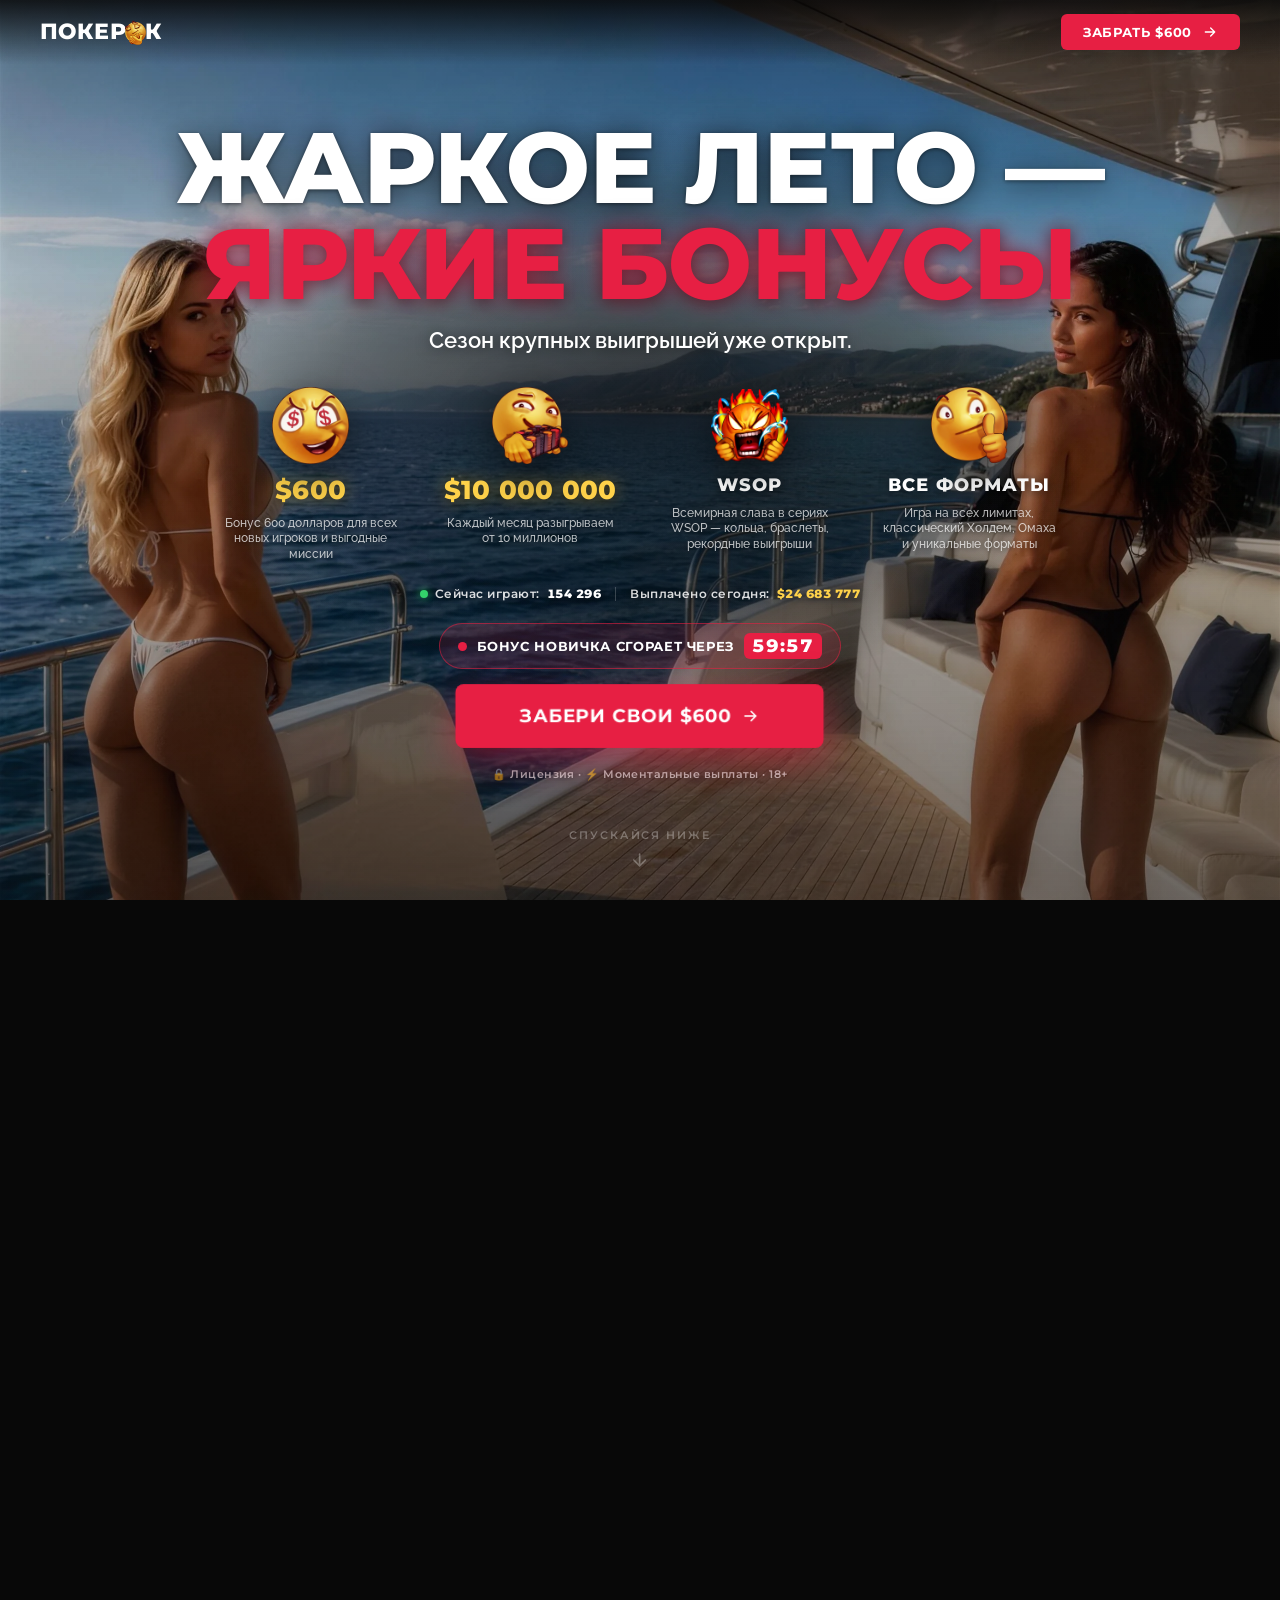
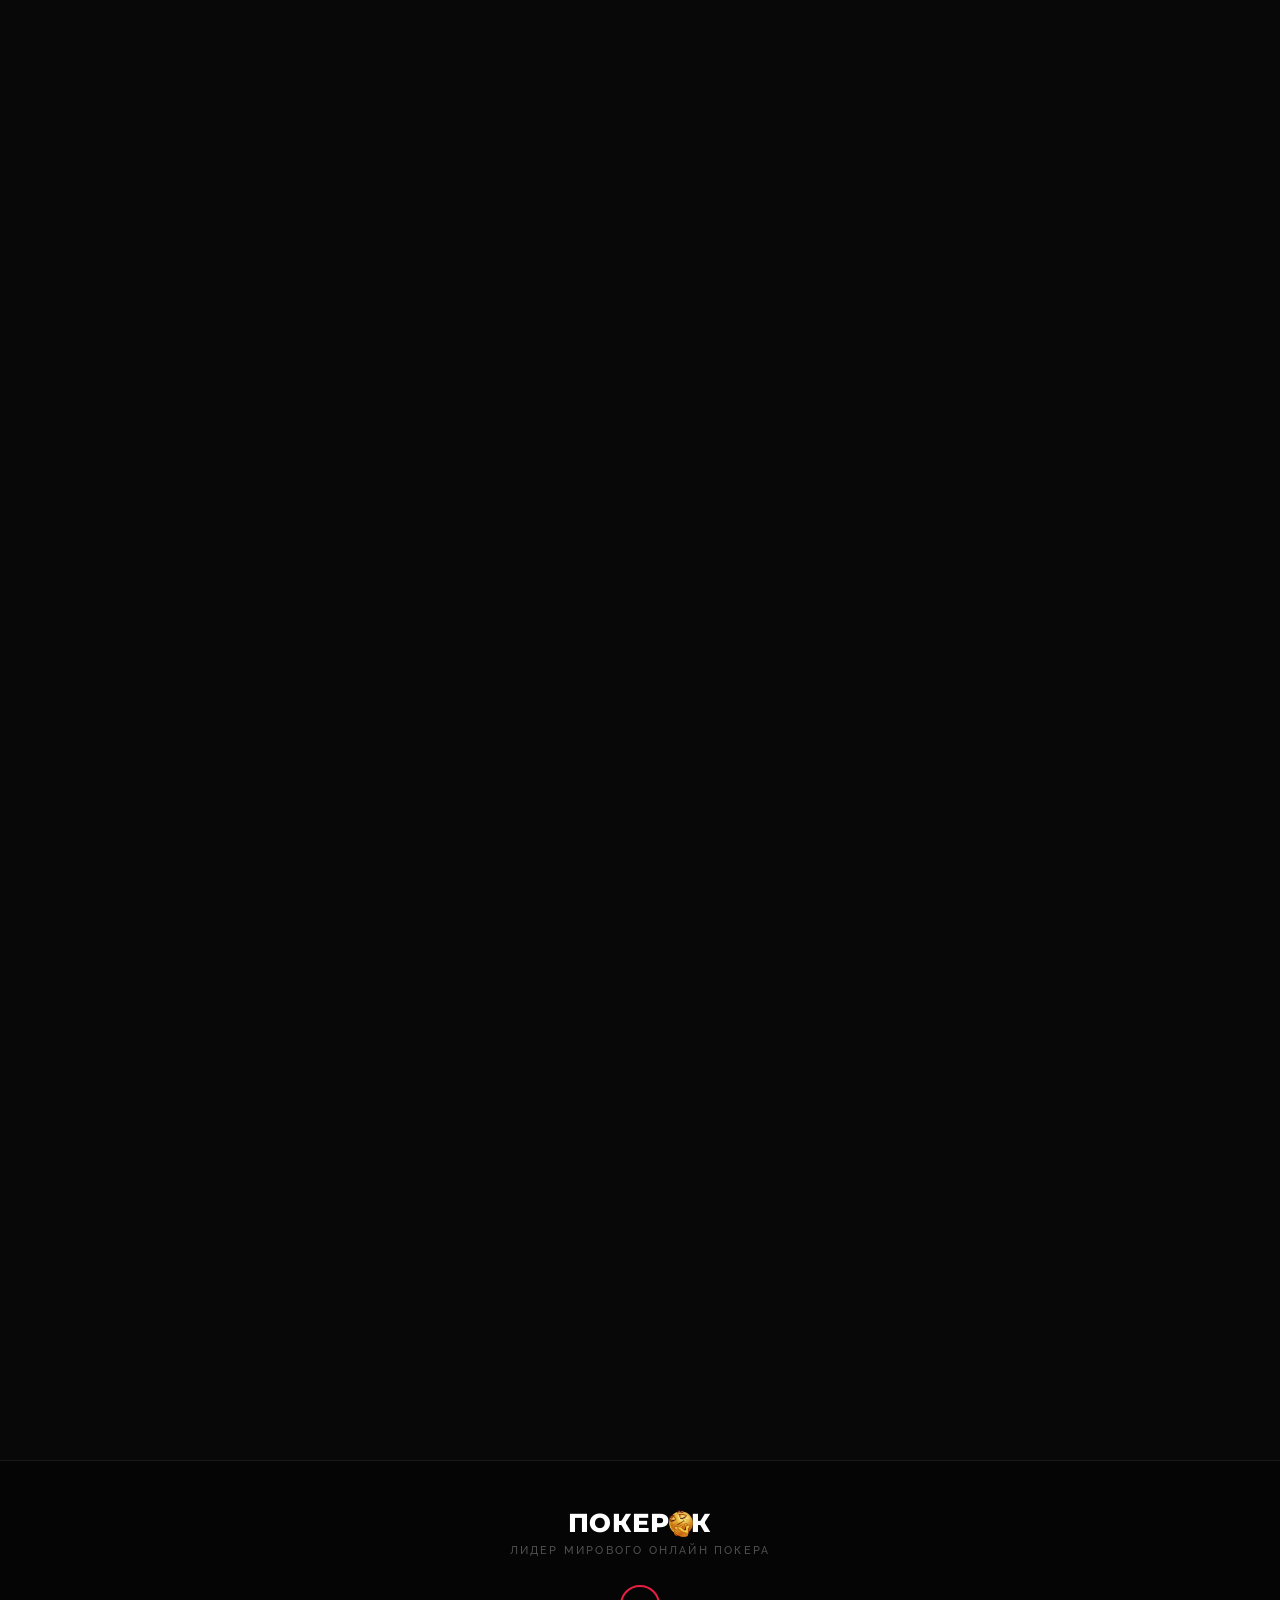
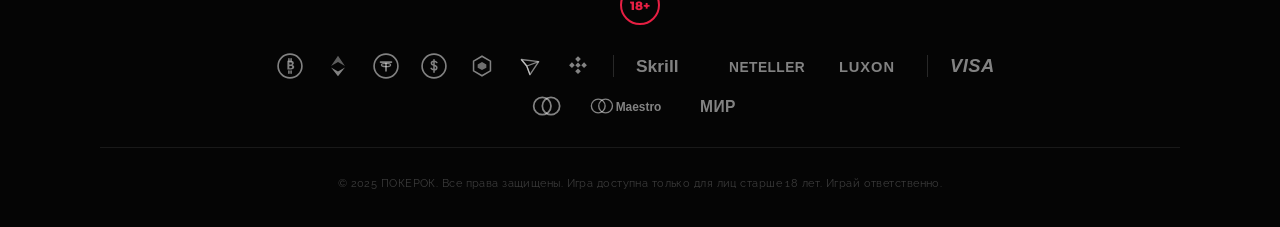
==== commit 43b8330d: "cabin act: blackjack mini-game replaces the four cards that repeated the deck pillars — beat the dea" ====
--- a/index.html
+++ b/index.html
@@ -5,13 +5,17 @@
 <meta name="viewport" content="width=device-width, initial-scale=1.0">
 <title>ПОКЕРОК — Жаркое лето, яркие бонусы | Лидер мирового онлайн покера</title>
 
-<meta name="description" content="ПОКЕРОК — лидер мирового онлайн покера. Бонус $600 для новых игроков, розыгрыши от $10 000 000 каждый месяц, серии WSOP и все форматы: Холдем, Омаха и уникальные игры.">
+<meta name="description" content="ПОКЕРОК — лидер мирового онлайн покера. Бонус $600 для новых игроков, розыгрыши от $10 000 000 каждый месяц, серии WSOP и все форматы: Холдем, Омаха и уникальные игры. Жаркое лето — яркие бонусы!">
 <meta name="theme-color" content="#080808">
+
+<!-- Open Graph / Twitter -->
 <meta property="og:type" content="website">
 <meta property="og:title" content="ПОКЕРОК — Жаркое лето, яркие бонусы">
-<meta property="og:description" content="Бонус $600, розыгрыши от $10 000 000 каждый месяц, слава WSOP и все форматы покера.">
+<meta property="og:description" content="Бонус $600, розыгрыши от $10 000 000 каждый месяц, слава WSOP и все форматы покера. Сезон крупных выигрышей уже открыт.">
 <meta property="og:image" content="assets/apple-touch-icon.png">
 <meta name="twitter:card" content="summary">
+<meta name="twitter:title" content="ПОКЕРОК — Жаркое лето, яркие бонусы">
+<meta name="twitter:description" content="Бонус $600, розыгрыши от $10 000 000, слава WSOP и все форматы покера.">
 
 <link rel="icon" type="image/png" sizes="32x32" href="assets/favicon-32.png">
 <link rel="apple-touch-icon" href="assets/apple-touch-icon.png">
@@ -19,22 +23,54 @@
 <link rel="preconnect" href="https://fonts.googleapis.com">
 <link rel="preconnect" href="https://fonts.gstatic.com" crossorigin>
 <link href="https://fonts.googleapis.com/css2?family=Montserrat:wght@500;600;700;800&family=Raleway:wght@400;500;600;700&display=swap" rel="stylesheet">
+
+<!-- preload only the first (deck) background; cabin is loaded lazily via JS -->
 <link rel="preload" as="image" href="assets/scenes/panorama.webp">
-<link rel="stylesheet" href="assets/css/single.css">
+
+<link rel="stylesheet" href="assets/css/styles.css?v=20260707a">
 </head>
 <body>
 
-<!-- ── ICON SPRITE (arrows + monochrome payment icons) ── -->
+<!-- ── ICON SPRITE (arrows / utility only) ── -->
 <svg width="0" height="0" style="position:absolute" aria-hidden="true">
   <defs>
-    <symbol id="ic-arrow" viewBox="0 0 24 24" fill="none" stroke="currentColor" stroke-width="2" stroke-linecap="round" stroke-linejoin="round"><path d="M5 12h14M13 6l6 6-6 6"/></symbol>
-    <symbol id="pay-btc" viewBox="0 0 24 24"><circle cx="12" cy="12" r="11" fill="none" stroke="currentColor" stroke-width="1.5"/><path d="M9.6 7.2h3.3c1.5 0 2.6.7 2.6 2 0 .9-.5 1.5-1.2 1.8.9.2 1.6.9 1.6 2 0 1.5-1.2 2.3-2.9 2.3H9.6V7.2Zm1.8 1.5v1.9h1.3c.6 0 1-.4 1-.95s-.4-.95-1-.95h-1.3Zm0 3.3v2h1.5c.7 0 1.1-.4 1.1-1s-.4-1-1.1-1h-1.5Z" fill="currentColor"/><path d="M11 5.4v2M13 5.4v2M11 16.6v2M13 16.6v2" stroke="currentColor" stroke-width="1.4" stroke-linecap="round"/></symbol>
-    <symbol id="pay-eth" viewBox="0 0 24 24"><path d="M12 2.5 5.6 12 12 8.4 18.4 12 12 2.5Z" fill="currentColor" opacity=".7"/><path d="M12 17 5.6 13.3 12 21.5 18.4 13.3 12 17Z" fill="currentColor"/></symbol>
-    <symbol id="pay-usdt" viewBox="0 0 24 24"><circle cx="12" cy="12" r="11" fill="none" stroke="currentColor" stroke-width="1.5"/><path d="M7 8.4h10M12 8.4v8" stroke="currentColor" stroke-width="1.6" stroke-linecap="round"/><ellipse cx="12" cy="11" rx="4.2" ry="1.5" fill="none" stroke="currentColor" stroke-width="1.2"/></symbol>
-    <symbol id="pay-usdc" viewBox="0 0 24 24"><circle cx="12" cy="12" r="11" fill="none" stroke="currentColor" stroke-width="1.5"/><path d="M12 6.3v11.4M14.6 8.8c-.5-.8-1.4-1.2-2.6-1.2-1.4 0-2.4.7-2.4 1.9 0 1 .7 1.5 2.3 1.9 1.7.4 2.7.9 2.7 2.1 0 1.2-1 2-2.6 2-1.2 0-2.1-.5-2.6-1.3" fill="none" stroke="currentColor" stroke-width="1.4" stroke-linecap="round"/></symbol>
-    <symbol id="pay-polygon" viewBox="0 0 24 24"><path d="M12 3 19.8 7.5v9L12 21l-7.8-4.5v-9L12 3Z" fill="none" stroke="currentColor" stroke-width="1.4"/><path d="M12 8.2 16 10.5v3l-4 2.3-4-2.3v-3L12 8.2Z" fill="currentColor" opacity=".85"/></symbol>
-    <symbol id="pay-tron" viewBox="0 0 24 24"><path d="M4 6 20 8l-8 12L9 12 4 6Z" fill="none" stroke="currentColor" stroke-width="1.3" stroke-linejoin="round"/><path d="M4 6l5 6 11-4M9 12l3 8" fill="none" stroke="currentColor" stroke-width="1.1"/></symbol>
-    <symbol id="pay-bnb" viewBox="0 0 24 24"><path d="M12 3l2.6 2.6L12 8.2 9.4 5.6 12 3ZM6.4 8.6 9 11.2l-2.6 2.6L3.8 11.2l2.6-2.6ZM17.6 8.6l2.6 2.6-2.6 2.6L15 11.2l2.6-2.6ZM12 14.2l2.6 2.6L12 19.4l-2.6-2.6L12 14.2ZM12 8.7l2.5 2.5L12 13.7 9.5 11.2 12 8.7Z" fill="currentColor"/></symbol>
+    <symbol id="ic-arrow" viewBox="0 0 24 24" fill="none" stroke="currentColor" stroke-width="2" stroke-linecap="round" stroke-linejoin="round">
+      <path d="M5 12h14M13 6l6 6-6 6"/>
+    </symbol>
+    <symbol id="ic-down" viewBox="0 0 24 24" fill="none" stroke="currentColor" stroke-width="2" stroke-linecap="round" stroke-linejoin="round">
+      <path d="M12 5v14M5 12l7 7 7-7"/>
+    </symbol>
+
+    <!-- ── MONOCHROME PAYMENT ICONS (currentColor) ── -->
+    <symbol id="pay-btc" viewBox="0 0 24 24">
+      <circle cx="12" cy="12" r="11" fill="none" stroke="currentColor" stroke-width="1.5"/>
+      <path d="M9.6 7.2h3.3c1.5 0 2.6.7 2.6 2 0 .9-.5 1.5-1.2 1.8.9.2 1.6.9 1.6 2 0 1.5-1.2 2.3-2.9 2.3H9.6V7.2Zm1.8 1.5v1.9h1.3c.6 0 1-.4 1-.95s-.4-.95-1-.95h-1.3Zm0 3.3v2h1.5c.7 0 1.1-.4 1.1-1s-.4-1-1.1-1h-1.5Z" fill="currentColor"/>
+      <path d="M11 5.4v2M13 5.4v2M11 16.6v2M13 16.6v2" stroke="currentColor" stroke-width="1.4" stroke-linecap="round"/>
+    </symbol>
+    <symbol id="pay-eth" viewBox="0 0 24 24">
+      <path d="M12 2.5 5.6 12 12 8.4 18.4 12 12 2.5Z" fill="currentColor" opacity=".7"/>
+      <path d="M12 17 5.6 13.3 12 21.5 18.4 13.3 12 17Z" fill="currentColor"/>
+    </symbol>
+    <symbol id="pay-usdt" viewBox="0 0 24 24">
+      <circle cx="12" cy="12" r="11" fill="none" stroke="currentColor" stroke-width="1.5"/>
+      <path d="M7 8.4h10M12 8.4v8" stroke="currentColor" stroke-width="1.6" stroke-linecap="round"/>
+      <ellipse cx="12" cy="11" rx="4.2" ry="1.5" fill="none" stroke="currentColor" stroke-width="1.2"/>
+    </symbol>
+    <symbol id="pay-usdc" viewBox="0 0 24 24">
+      <circle cx="12" cy="12" r="11" fill="none" stroke="currentColor" stroke-width="1.5"/>
+      <path d="M12 6.3v11.4M14.6 8.8c-.5-.8-1.4-1.2-2.6-1.2-1.4 0-2.4.7-2.4 1.9 0 1 .7 1.5 2.3 1.9 1.7.4 2.7.9 2.7 2.1 0 1.2-1 2-2.6 2-1.2 0-2.1-.5-2.6-1.3" fill="none" stroke="currentColor" stroke-width="1.4" stroke-linecap="round"/>
+    </symbol>
+    <symbol id="pay-polygon" viewBox="0 0 24 24">
+      <path d="M12 3 19.8 7.5v9L12 21l-7.8-4.5v-9L12 3Z" fill="none" stroke="currentColor" stroke-width="1.4"/>
+      <path d="M12 8.2 16 10.5v3l-4 2.3-4-2.3v-3L12 8.2Z" fill="currentColor" opacity=".85"/>
+    </symbol>
+    <symbol id="pay-tron" viewBox="0 0 24 24">
+      <path d="M4 6 20 8l-8 12L9 12 4 6Z" fill="none" stroke="currentColor" stroke-width="1.3" stroke-linejoin="round"/>
+      <path d="M4 6l5 6 11-4M9 12l3 8" fill="none" stroke="currentColor" stroke-width="1.1"/>
+    </symbol>
+    <symbol id="pay-bnb" viewBox="0 0 24 24">
+      <path d="M12 3l2.6 2.6L12 8.2 9.4 5.6 12 3ZM6.4 8.6 9 11.2l-2.6 2.6L3.8 11.2l2.6-2.6ZM17.6 8.6l2.6 2.6-2.6 2.6L15 11.2l2.6-2.6ZM12 14.2l2.6 2.6L12 19.4l-2.6-2.6L12 14.2ZM12 8.7l2.5 2.5L12 13.7 9.5 11.2 12 8.7Z" fill="currentColor"/>
+    </symbol>
     <symbol id="pay-skrill" viewBox="0 0 78 24"><text x="0" y="18" font-family="Arial, sans-serif" font-weight="700" font-size="19" fill="currentColor">Skrill</text></symbol>
     <symbol id="pay-neteller" viewBox="0 0 96 24"><text x="0" y="18" font-family="Arial, sans-serif" font-weight="800" font-size="15" letter-spacing="0.5" fill="currentColor">NETELLER</text></symbol>
     <symbol id="pay-luxon" viewBox="0 0 72 24"><text x="0" y="18" font-family="Arial, sans-serif" font-weight="700" font-size="16" letter-spacing="1" fill="currentColor">LUXON</text></symbol>
@@ -45,98 +81,186 @@
   </defs>
 </svg>
 
-<!-- ══ HEADER ══ -->
+<!-- ══ STICKY HEADER ══ -->
 <header id="site-header">
-  <a class="brand" href="#top" aria-label="ПОКЕРОК"><span class="brand-mark">ПОКЕР<img class="brand-o" src="assets/mascots/mascot-hush.webp" alt="" aria-hidden="true">К</span></a>
+  <a class="brand" href="#top" aria-label="ПОКЕРОК — на главную">
+    <span class="brand-mark">ПОКЕР<img class="brand-o" src="assets/mascots/mascot-hush.webp" alt="" aria-hidden="true">К</span>
+  </a>
   <a href="./" class="cta cta--sm">Забрать $600 <svg aria-hidden="true"><use href="#ic-arrow"/></svg></a>
 </header>
 
-<span id="top"></span>
-
-<!-- ══ HERO ══ -->
-<section class="s-hero">
-  <div class="s-hero__bg" aria-hidden="true"></div>
-  <div class="wrap hero-inner">
-    <h1 class="hero-title">ЖАРКОЕ ЛЕТО — <span class="accent">ЯРКИЕ БОНУСЫ</span></h1>
-    <p class="hero-sub">Сезон крупных выигрышей уже открыт.</p>
-
-    <nav class="pillars">
-      <a class="pillar reveal" href="./"><img class="pillar-ic" src="assets/mascots/sticker-money-eyes.webp" alt=""><span class="pillar-val" data-count="600" data-prefix="$">$600</span><span class="pillar-cap">бонус новичку</span></a>
-      <a class="pillar reveal" href="./"><img class="pillar-ic" src="assets/mascots/sticker-chips.webp" alt=""><span class="pillar-val" data-count="10000000" data-prefix="$" data-group="1">$10 000 000</span><span class="pillar-cap">розыгрыши каждый месяц</span></a>
-      <a class="pillar reveal" href="./"><img class="pillar-ic" src="assets/mascots/sticker-fire.webp" alt=""><span class="pillar-val pillar-val--text">WSOP</span><span class="pillar-cap">браслеты и кольца</span></a>
-      <a class="pillar reveal" href="./"><img class="pillar-ic" src="assets/mascots/mascot-ok-thumb.webp" alt=""><span class="pillar-val pillar-val--text">Все форматы</span><span class="pillar-cap">Холдем, Омаха и др.</span></a>
-    </nav>
-
-    <div class="livestats">
-      <span class="livestat"><span class="livestat-dot"></span>Сейчас играют: <b id="ls-players">154 280</b></span>
-      <span class="livestat-sep"></span>
-      <span class="livestat">Выплачено сегодня: <b id="ls-paid">$24 680 500</b></span>
-    </div>
-
-    <div class="hero-cta">
-      <div class="fomo"><span class="fomo-dot"></span><span class="fomo-label">Бонус новичка сгорает через</span><span class="fomo-clock" id="fomo-clock">60:00</span></div>
-      <a href="./" class="cta cta--primary">Забери свои $600 <svg aria-hidden="true"><use href="#ic-arrow"/></svg></a>
-      <div class="trust"><span class="trust-tokens">🔒 Лицензия · ⚡ Моментальные выплаты · 18+</span></div>
-    </div>
+<div id="scroller">
+  <span id="top"></span>
+  <div id="stage">
+    <div id="canvas">
+
+      <!-- ── BACKGROUND PANORAMA: one seamless strip, deck → metal passage → cabin ── -->
+      <div id="pano">
+        <img id="pano-img" src="assets/scenes/panorama.webp" alt="Яхта ПОКЕРОК — палуба, машинное отделение, каюта" decoding="async">
+      </div>
+      <div id="pano-tint" aria-hidden="true"></div>
+
+      <!-- ── NARROWING LETTERBOX (closes in on the passage) ── -->
+      <div class="letterbox lb-top" aria-hidden="true"></div>
+      <div class="letterbox lb-bot" aria-hidden="true"></div>
+
+      <!-- ── CONTENT PANELS (ride along with the panorama) ── -->
+      <div id="content">
+
+        <!-- ACT 1 — UPPER DECK -->
+        <section class="panel" id="deck-panel">
+          <div class="hero-scrim" aria-hidden="true"></div>
+          <h1 class="hero-title">ЖАРКОЕ ЛЕТО — <span class="accent">ЯРКИЕ БОНУСЫ</span></h1>
+          <p class="hero-sub">Сезон крупных выигрышей уже открыт.</p>
+
+          <!-- крупные ИНТЕРАКТИВНЫЕ иконки: клик ведёт на лендинг/регистрацию; у денежных —
+               полная сумма со счётчиком; короткая выгода для холодного трафика.
+               (TODO: замените href="./" на реальную ссылку регистрации/оффера) -->
+          <nav class="pillars">
+            <a class="pillar" href="./">
+              <img class="pillar-ic" src="assets/mascots/sticker-money-eyes.webp" alt="">
+              <span class="pillar-val" data-count="600" data-prefix="$">$600</span>
+              <span class="pillar-cap">Бонус 600&nbsp;долларов для&nbsp;всех новых игроков и&nbsp;выгодные миссии</span>
+            </a>
+            <a class="pillar" href="./">
+              <img class="pillar-ic" src="assets/mascots/sticker-chips.webp" alt="">
+              <span class="pillar-val" data-count="10000000" data-prefix="$" data-group="1">$10 000 000</span>
+              <span class="pillar-cap">Каждый месяц разыгрываем от&nbsp;10&nbsp;миллионов</span>
+            </a>
+            <a class="pillar" href="./">
+              <img class="pillar-ic" src="assets/mascots/sticker-fire.webp" alt="">
+              <span class="pillar-val pillar-val--text">WSOP</span>
+              <span class="pillar-cap">Всемирная слава в&nbsp;сериях WSOP&nbsp;— кольца, браслеты, рекордные выигрыши</span>
+            </a>
+            <a class="pillar" href="./">
+              <img class="pillar-ic" src="assets/mascots/mascot-ok-thumb.webp" alt="">
+              <span class="pillar-val pillar-val--text">Все форматы</span>
+              <span class="pillar-cap">Игра на&nbsp;всех лимитах, классический Холдем, Омаха и&nbsp;уникальные форматы</span>
+            </a>
+          </nav>
+
+          <!-- живые счётчики — постепенно растут (соц-доказательство / «движение денег») -->
+          <div class="livestats" aria-hidden="true">
+            <span class="livestat"><span class="livestat-dot"></span>Сейчас играют: <b id="ls-players">154 280</b></span>
+            <span class="livestat-sep"></span>
+            <span class="livestat">Выплачено сегодня: <b id="ls-paid">$24 680 500</b></span>
+          </div>
+
+          <!-- FOMO-плашка (персональный отсчёт) + ГЛАВНЫЙ CTA с оффером, после иконок -->
+          <div class="hero-cta">
+            <div class="fomo">
+              <span class="fomo-dot"></span>
+              <span class="fomo-label">Бонус новичка сгорает через</span>
+              <span class="fomo-clock" id="fomo-clock" aria-live="off">60:00</span>
+            </div>
+            <a href="./" class="cta cta--primary">Забери свои $600 <svg aria-hidden="true"><use href="#ic-arrow"/></svg></a>
+            <!-- сигналы доверия выше сгиба (иконки платёжек убраны — они остаются в футере) -->
+            <div class="trust">
+              <span class="trust-tokens">🔒 Лицензия · ⚡ Моментальные выплаты · 18+</span>
+            </div>
+          </div>
+        </section>
+
+        <!-- ACT 2 — NARROW PASSAGE (neon teaser) -->
+        <section class="panel" id="passage-panel">
+          <div class="neon-sign">ПОКЕР<img class="brand-o" src="assets/mascots/mascot-hush.webp" alt="" aria-hidden="true">К</div>
+          <p class="passage-plate">Лидер мирового онлайн&nbsp;покера</p>
+          <a href="./" class="cta cta--primary passage-cta">Забери свои $600 <svg aria-hidden="true"><use href="#ic-arrow"/></svg></a>
+        </section>
+
+        <!-- ACT 3 — LOWER CABIN: blackjack mini-game.
+             The four info cards duplicated the deck pillars icon-for-icon, so the cabin
+             now earns its scroll: beat the dealer in one hand of blackjack and the win
+             state reveals the +$600 bonus together with the primary CTA (the prize). -->
+        <section class="panel" id="cabin-panel">
+          <h2 class="cabin-title">Обыграй дилера</h2>
+          <p class="cabin-sub">Мини-блэкджек: набери очков больше, чем у&nbsp;дилера, и&nbsp;не&nbsp;перебери&nbsp;21&nbsp;— победа открывает бонус&nbsp;$600.</p>
+          <div class="bj" id="bj" aria-label="Мини-игра «Блэкджек»">
+            <div class="bj-hand">
+              <div class="bj-hand-label">Дилер <span class="bj-score" id="bj-dealer-score">?</span></div>
+              <div class="bj-cards" id="bj-dealer-cards"></div>
+            </div>
+            <div class="bj-hand">
+              <div class="bj-hand-label">Твоя рука <span class="bj-score" id="bj-player-score">—</span></div>
+              <div class="bj-cards" id="bj-player-cards"></div>
+            </div>
+            <div class="bj-status" id="bj-status" aria-live="polite">Одна раздача решает: обыграй дилера — и $600 твои.</div>
+            <div class="bj-controls" id="bj-controls">
+              <button type="button" class="bj-btn bj-btn--deal" id="bj-deal">Раздать карты</button>
+              <button type="button" class="bj-btn" id="bj-hit" hidden>Ещё карту</button>
+              <button type="button" class="bj-btn" id="bj-stand" hidden>Хватит</button>
+            </div>
+            <div class="bj-win" id="bj-win" hidden>
+              <div class="bj-win-how" id="bj-win-how"></div>
+              <div class="bj-win-amount">+$600</div>
+              <div class="bj-win-note">Дилер бит! Бонусные $600 закреплены за&nbsp;тобой&nbsp;— забирай их на&nbsp;счёт новичка.</div>
+              <a href="./" class="cta cta--primary">Забери свои $600 <svg aria-hidden="true"><use href="#ic-arrow"/></svg></a>
+              <button type="button" class="bj-again" id="bj-again">Сыграть ещё раз</button>
+            </div>
+          </div>
+        </section>
+
+      </div><!-- /content -->
+
+      <!-- scroll hint -->
+      <div class="scroll-hint" id="scroll-hint">
+        <span>Спускайся ниже</span>
+        <svg aria-hidden="true"><use href="#ic-down"/></svg>
+      </div>
+
+    </div><!-- /canvas -->
+  </div><!-- /stage -->
+
+  <!-- ══ FOOTER ══ -->
+  <div id="footer-wrap">
+    <footer>
+      <div class="footer-inner">
+
+        <div class="footer-logo">
+          <b class="footer-mark">ПОКЕР<img class="brand-o" src="assets/mascots/mascot-hush.webp" alt="" aria-hidden="true">К</b>
+          <span>Лидер мирового онлайн покера</span>
+        </div>
+
+        <div class="age-badge" title="Только 18+">18+</div>
+
+        <!-- платёжки — иконками (моно, один цвет), без подписей и кнопок-ховеров -->
+        <ul class="pay-row" aria-label="Способы оплаты">
+          <li><svg class="pay-i pay-i--sq" viewBox="0 0 24 24" role="img" aria-label="Bitcoin"><use href="#pay-btc"/></svg></li>
+          <li><svg class="pay-i pay-i--sq" viewBox="0 0 24 24" role="img" aria-label="Ethereum"><use href="#pay-eth"/></svg></li>
+          <li><svg class="pay-i pay-i--sq" viewBox="0 0 24 24" role="img" aria-label="USDT"><use href="#pay-usdt"/></svg></li>
+          <li><svg class="pay-i pay-i--sq" viewBox="0 0 24 24" role="img" aria-label="USDC"><use href="#pay-usdc"/></svg></li>
+          <li><svg class="pay-i pay-i--sq" viewBox="0 0 24 24" role="img" aria-label="Polygon"><use href="#pay-polygon"/></svg></li>
+          <li><svg class="pay-i pay-i--sq" viewBox="0 0 24 24" role="img" aria-label="Tron (TRC20)"><use href="#pay-tron"/></svg></li>
+          <li><svg class="pay-i pay-i--sq" viewBox="0 0 24 24" role="img" aria-label="BNB (BEP20)"><use href="#pay-bnb"/></svg></li>
+          <li class="pay-sep" aria-hidden="true"></li>
+          <li><svg class="pay-i" viewBox="0 0 78 24" role="img" aria-label="Skrill"><use href="#pay-skrill"/></svg></li>
+          <li><svg class="pay-i" viewBox="0 0 96 24" role="img" aria-label="Neteller"><use href="#pay-neteller"/></svg></li>
+          <li><svg class="pay-i" viewBox="0 0 72 24" role="img" aria-label="Luxon"><use href="#pay-luxon"/></svg></li>
+          <li class="pay-sep" aria-hidden="true"></li>
+          <li><svg class="pay-i" viewBox="0 0 58 24" role="img" aria-label="Visa"><use href="#pay-visa"/></svg></li>
+          <li><svg class="pay-i pay-i--sq" viewBox="0 0 40 24" role="img" aria-label="Mastercard"><use href="#pay-mc"/></svg></li>
+          <li><svg class="pay-i" viewBox="0 0 96 24" role="img" aria-label="Maestro"><use href="#pay-maestro"/></svg></li>
+          <li><svg class="pay-i" viewBox="0 0 60 24" role="img" aria-label="Мир"><use href="#pay-mir"/></svg></li>
+        </ul>
+
+        <div class="footer-divider"></div>
+        <div class="footer-copy">© 2025 ПОКЕРОК. Все права защищены. Игра доступна только для лиц старше 18 лет. Играй ответственно.</div>
+      </div>
+    </footer>
   </div>
-</section>
-
-<!-- ══ BRAND BAND (neon) ══ -->
-<section class="s-brand">
-  <div class="s-brand__bg" aria-hidden="true"></div>
-  <div class="wrap brand-inner">
-    <div class="neon-sign">ПОКЕР<img class="brand-o" src="assets/mascots/mascot-hush.webp" alt="" aria-hidden="true">К</div>
-    <p class="passage-plate">Лидер мирового онлайн&nbsp;покера</p>
-  </div>
-</section>
-
-<!-- ══ BENEFITS ══ -->
-<section class="s-benefits">
-  <div class="s-benefits__bg" aria-hidden="true"></div>
-  <div class="wrap benefits-inner">
-    <h2 class="section-title">Четыре причины сесть за стол</h2>
-    <p class="section-sub">Бонусы, призовые фонды, мировая слава и форматы на любой вкус — всё за одним столом.</p>
-    <div class="cards-row">
-      <div class="card reveal"><img class="card-ic" src="assets/mascots/sticker-money-eyes.webp" alt=""><div class="card-title">Бонус $600</div><p class="card-text">Бонус 600 долларов для всех новых игроков и выгодные миссии</p></div>
-      <div class="card reveal"><img class="card-ic" src="assets/mascots/sticker-chips.webp" alt=""><div class="card-title">От $10 000 000</div><p class="card-text">Каждый месяц разыгрываем от 10 миллионов</p></div>
-      <div class="card reveal"><img class="card-ic" src="assets/mascots/sticker-fire.webp" alt=""><div class="card-title">Слава WSOP</div><p class="card-text">Всемирная слава в сериях WSOP — кольца, браслеты, рекордные выигрыши</p></div>
-      <div class="card reveal"><img class="card-ic" src="assets/mascots/mascot-ok-thumb.webp" alt=""><div class="card-title">Все форматы</div><p class="card-text">Игра на всех лимитах, классический Холдем, Омаха и уникальные форматы</p></div>
-    </div>
-    <a href="./" class="cta cta--primary benefits-cta">Забери свои $600 <svg aria-hidden="true"><use href="#ic-arrow"/></svg></a>
-  </div>
-</section>
-
-<!-- ══ FOOTER ══ -->
-<footer id="footer-wrap">
-  <div class="wrap footer-inner">
-    <div class="footer-logo"><b class="footer-mark">ПОКЕР<img class="brand-o" src="assets/mascots/mascot-hush.webp" alt="" aria-hidden="true">К</b><span>Лидер мирового онлайн покера</span></div>
-    <div class="age-badge" title="Только 18+">18+</div>
-    <ul class="pay-row" aria-label="Способы оплаты">
-      <li><svg class="pay-i pay-i--sq" viewBox="0 0 24 24" aria-label="Bitcoin"><use href="#pay-btc"/></svg></li>
-      <li><svg class="pay-i pay-i--sq" viewBox="0 0 24 24" aria-label="Ethereum"><use href="#pay-eth"/></svg></li>
-      <li><svg class="pay-i pay-i--sq" viewBox="0 0 24 24" aria-label="USDT"><use href="#pay-usdt"/></svg></li>
-      <li><svg class="pay-i pay-i--sq" viewBox="0 0 24 24" aria-label="USDC"><use href="#pay-usdc"/></svg></li>
-      <li><svg class="pay-i pay-i--sq" viewBox="0 0 24 24" aria-label="Polygon"><use href="#pay-polygon"/></svg></li>
-      <li><svg class="pay-i pay-i--sq" viewBox="0 0 24 24" aria-label="Tron (TRC20)"><use href="#pay-tron"/></svg></li>
-      <li><svg class="pay-i pay-i--sq" viewBox="0 0 24 24" aria-label="BNB (BEP20)"><use href="#pay-bnb"/></svg></li>
-      <li class="pay-sep" aria-hidden="true"></li>
-      <li><svg class="pay-i" viewBox="0 0 78 24" aria-label="Skrill"><use href="#pay-skrill"/></svg></li>
-      <li><svg class="pay-i" viewBox="0 0 96 24" aria-label="Neteller"><use href="#pay-neteller"/></svg></li>
-      <li><svg class="pay-i" viewBox="0 0 72 24" aria-label="Luxon"><use href="#pay-luxon"/></svg></li>
-      <li class="pay-sep" aria-hidden="true"></li>
-      <li><svg class="pay-i" viewBox="0 0 58 24" aria-label="Visa"><use href="#pay-visa"/></svg></li>
-      <li><svg class="pay-i pay-i--sq" viewBox="0 0 40 24" aria-label="Mastercard"><use href="#pay-mc"/></svg></li>
-      <li><svg class="pay-i" viewBox="0 0 96 24" aria-label="Maestro"><use href="#pay-maestro"/></svg></li>
-      <li><svg class="pay-i" viewBox="0 0 60 24" aria-label="Мир"><use href="#pay-mir"/></svg></li>
-    </ul>
-    <div class="footer-divider"></div>
-    <div class="footer-copy">© 2025 ПОКЕРОК. Все права защищены. Игра доступна только для лиц старше 18 лет. Играй ответственно.</div>
-  </div>
-</footer>
-
-<!-- липкая мобильная CTA -->
-<a href="./" class="mobile-cta"><span class="mobile-cta-main">Забери свои $600</span><span class="mobile-cta-sub">бонус новичку · жми</span></a>
-
-<script src="assets/js/single.js"></script>
+
+</div><!-- /scroller -->
+
+<!-- липкая мобильная CTA-плашка (видна только на узких экранах) -->
+<a href="./" class="mobile-cta" aria-label="Забери свои $600">
+  <span class="mobile-cta-main">Забери свои $600</span>
+  <span class="mobile-cta-sub">бонус новичку · жми</span>
+</a>
+
+<script src="assets/js/vendor/lenis.umd.js"></script>
+<script src="assets/js/vendor/gsap.min.js"></script>
+<script src="assets/js/vendor/ScrollTrigger.min.js"></script>
+<script src="assets/js/panorama.js"></script>
+<script src="assets/js/blackjack.js?v=20260707a"></script>
 </body>
 </html>
--- a/assets/css/styles.css
+++ b/assets/css/styles.css
@@ -0,0 +1,392 @@
+*, *::before, *::after { box-sizing: border-box; margin: 0; padding: 0; }
+
+:root {
+  --white: #FFFFFF;
+  --black: #080808;
+  --red:   #E71F43;   /* акцент — яркий красный (логобук, покер) */
+  --red-deep: #C01935;/* тёмный красный — заливки / крупный акцент */
+  --muted: rgba(255,255,255,0.62);
+  --faint: rgba(255,255,255,0.30);
+  --line:  rgba(255,255,255,0.08);
+
+  --pano-url: url('../scenes/panorama.webp');
+
+  --neon: 0 0 6px rgba(231,31,67,0.9), 0 0 18px rgba(231,31,67,0.7), 0 0 44px rgba(231,31,67,0.55), 0 0 80px rgba(231,31,67,0.35);
+}
+
+html { scroll-behavior: auto; }
+body { overflow-x: clip; }   /* clip (not hidden) — keeps position:sticky working */
+html, body {
+  min-height: 100%;
+  font-family: 'Raleway', sans-serif;
+  color: var(--white);
+  background: var(--black);
+  -webkit-font-smoothing: antialiased;
+}
+
+/* ══ STICKY HEADER ══ */
+#site-header {
+  position: fixed; top: 0; left: 0; right: 0; z-index: 60;
+  display: flex; align-items: center; justify-content: space-between;
+  padding: 14px clamp(16px, 4vw, 40px);
+  background: linear-gradient(180deg, rgba(8,8,8,0.85) 0%, rgba(8,8,8,0) 100%);
+  transition: background .25s ease, box-shadow .25s ease;
+}
+#site-header.solid {
+  background: rgba(8,8,8,0.92);
+  box-shadow: 0 1px 0 var(--line);
+  backdrop-filter: blur(8px);
+}
+.brand { text-decoration: none; }
+/* logo lockup — wordmark stays MONO (brand rule); mascot replaces the «О» */
+.brand-mark, .footer-mark, .neon-sign {
+  font-family: 'Montserrat', sans-serif; font-weight: 800;
+  color: var(--white); display: inline-flex; align-items: center;
+  letter-spacing: 0.02em; text-transform: uppercase; line-height: 1; white-space: nowrap;
+}
+.brand-mark { font-size: 22px; }
+.brand-o {
+  height: 1.05em; width: auto; display: inline-block;
+  margin: 0 -0.04em; vertical-align: middle;
+  transform: translateY(0.04em);
+}
+
+/* ══ SCROLLER ══ (plain wrapper — window scroll, Lenis drives smoothing) ══ */
+#scroller { position: relative; }
+#top { position: absolute; top: 0; }
+
+/* tall stage = scroll distance for the 3-act descent */
+#stage { height: 340vh; position: relative; }
+
+/* ══ STICKY CANVAS ══ */
+#canvas { position: sticky; top: 0; width: 100vw; height: 100vh; overflow: hidden; }
+
+/* ── BACKGROUND PANORAMA — one seamless image strip that pans ── */
+#pano { position: absolute; top: 0; left: 0; width: 100%; will-change: transform; z-index: 1; }
+/* min-height keeps the strip tall on narrow screens so the 3 acts stay distinct
+   (without it, width-driven height collapses on mobile and acts overlap) */
+#pano-img { display: block; width: 100%; height: auto; min-height: 300vh; object-fit: cover; object-position: center top; }
+/* readability tint over the photo (kept light so the art stays vivid) */
+#pano-tint {
+  position: absolute; inset: 0; z-index: 2; pointer-events: none;
+  background: linear-gradient(180deg, rgba(8,8,8,0.45) 0%, rgba(8,8,8,0.18) 30%, rgba(8,8,8,0.30) 60%, rgba(8,8,8,0.55) 100%);
+}
+
+/* ── NARROWING LETTERBOX ── */
+.letterbox { position: absolute; left: 0; width: 100%; height: 0; z-index: 8; background: #040405; pointer-events: none; will-change: height; }
+.lb-top { top: 0; box-shadow: 0 12px 30px rgba(0,0,0,0.6); }
+.lb-bot { bottom: 0; box-shadow: 0 -12px 30px rgba(0,0,0,0.6); }
+
+/* ══ CONTENT PANELS — ride along with the panorama ══ */
+#content { position: absolute; top: 0; left: 0; width: 100%; height: 300vh; z-index: 10; will-change: transform; }
+.panel {
+  position: absolute; left: 0; width: 100%; height: 100vh;
+  display: flex; flex-direction: column; align-items: center; justify-content: center;
+  padding: 0 24px; pointer-events: none;
+}
+#deck-panel    { top: 0; }
+#passage-panel { top: 100vh; }
+#cabin-panel   { top: 200vh; }
+
+/* ── ACT 1 — DECK ── */
+.eyebrow {
+  display: inline-flex; align-items: center; gap: 12px;
+  font-family: 'Montserrat', sans-serif;
+  font-size: 12px; font-weight: 700; letter-spacing: 0.26em;
+  text-transform: uppercase; color: var(--red); margin-bottom: 22px;
+}
+.eyebrow::before, .eyebrow::after { content: ''; width: 34px; height: 2px; background: var(--red); opacity: 0.7; }
+
+/* legibility scrim behind hero text so the title/sub never get lost on the photo */
+.hero-scrim {
+  position: absolute; left: 50%; top: 50%; transform: translate(-50%,-50%);
+  width: min(960px, 94vw); height: min(76vh, 680px); z-index: 0; pointer-events: none;
+  background: radial-gradient(58% 52% at 50% 44%, rgba(8,8,8,0.66) 0%, rgba(8,8,8,0.34) 55%, transparent 82%);
+}
+#deck-panel > :not(.hero-scrim) { position: relative; z-index: 1; }
+
+.hero-title {
+  font-family: 'Montserrat', sans-serif; font-weight: 800;
+  font-size: clamp(40px, 8vw, 100px); line-height: 0.96; letter-spacing: -0.01em;
+  text-transform: uppercase; text-align: center; max-width: 16ch;
+  text-shadow: 0 2px 30px rgba(0,0,0,0.6), 0 1px 4px rgba(0,0,0,0.5);
+}
+.hero-title .accent { color: var(--red); text-shadow: 0 0 26px rgba(231,31,67,0.55), 0 2px 16px rgba(0,0,0,0.6); }
+/* subhead — clearly secondary but never lost */
+.hero-sub {
+  margin-top: 16px; font-family: 'Raleway', sans-serif; font-weight: 600;
+  font-size: clamp(16px, 2.1vw, 22px); color: #fff; text-align: center;
+  text-shadow: 0 1px 14px rgba(0,0,0,0.7);
+}
+
+/* ── TIER 1 base button styles ── */
+.cta {
+  display: inline-flex; align-items: center; gap: 10px; padding: 16px 44px;
+  background: var(--red); color: var(--white);
+  font-family: 'Montserrat', sans-serif; font-size: 15px; font-weight: 700; letter-spacing: 0.05em;
+  text-transform: uppercase; text-decoration: none; border: none; border-radius: 6px; cursor: pointer;
+  pointer-events: all; box-shadow: 0 0 0 rgba(231,31,67,0);
+  transition: transform .15s ease, box-shadow .2s ease, background .2s ease;
+}
+.cta:hover { transform: translateY(-3px); background: #f23355; box-shadow: 0 12px 40px rgba(231,31,67,0.45); }
+.cta:focus-visible { outline: 3px solid #fff; outline-offset: 3px; }
+.cta svg { width: 16px; height: 16px; }
+.cta--sm { padding: 10px 22px; font-size: 13px; }
+/* primary CTA — THE most prominent interactive element on the screen */
+.cta--primary {
+  padding: 20px 62px; font-size: 18px; border-radius: 8px;
+  box-shadow: 0 12px 38px rgba(231,31,67,0.5);
+}
+.cta--primary svg { width: 18px; height: 18px; }
+
+/* ── INTERACTIVE PILLAR ICONS (deck) — clickable & animated, but lighter than the CTA ── */
+.pillars { display: flex; gap: clamp(6px,0.9vw,12px); flex-wrap: wrap; justify-content: center; margin-top: 28px; max-width: 900px; pointer-events: auto; }
+.pillar {
+  display: flex; flex-direction: column; align-items: center; gap: 10px; width: 208px;
+  text-decoration: none; cursor: pointer; padding: 6px; border-radius: 14px;
+  transition: transform .25s cubic-bezier(.2,.7,.2,1);
+}
+.pillar-ic {
+  width: clamp(58px, 6vw, 78px); height: clamp(58px, 6vw, 78px); object-fit: contain;
+  filter: drop-shadow(0 10px 20px rgba(0,0,0,0.55)); transition: transform .25s ease;
+  animation: bob 3.4s ease-in-out infinite;
+}
+.pillar:nth-child(2) .pillar-ic { animation-delay: .45s }
+.pillar:nth-child(3) .pillar-ic { animation-delay: .9s }
+.pillar:nth-child(4) .pillar-ic { animation-delay: 1.35s }
+.pillar-val {
+  font-family: 'Montserrat', sans-serif; font-weight: 800; font-size: clamp(18px,2.3vw,26px);
+  color: #fff; letter-spacing: 0.01em; text-shadow: 0 1px 10px rgba(0,0,0,0.6); white-space: nowrap;
+}
+/* money sums get a subtle gold glow (non-interactive important info) */
+.pillar:nth-child(1) .pillar-val, .pillar:nth-child(2) .pillar-val {
+  color: #FFD24A; text-shadow: 0 0 18px rgba(255,200,60,0.45), 0 1px 8px rgba(0,0,0,0.6);
+}
+.pillar-val--text { font-size: clamp(14px,1.7vw,18px); text-transform: uppercase; letter-spacing: 0.06em; }
+/* short benefit caption (tier 3) */
+.pillar-cap {
+  font-family: 'Raleway', sans-serif; font-weight: 500; font-size: 12px; line-height: 1.3;
+  color: rgba(255,255,255,0.72); text-align: center; max-width: 30ch; text-shadow: 0 1px 6px rgba(0,0,0,0.55);
+}
+.pillar:hover { transform: translateY(-6px); }
+.pillar:hover .pillar-ic { transform: scale(1.09); }
+.pillar:focus-visible { outline: 3px solid #fff; outline-offset: 4px; }
+@keyframes bob { 0%,100%{ transform: translateY(0) } 50%{ transform: translateY(-9px) } }
+
+/* ── LIVE STATS (social proof, grows over time) — centered in the hero ── */
+.livestats {
+  display: inline-flex; align-items: center; gap: 14px; margin-top: 18px;
+  font-family: 'Montserrat', sans-serif; font-size: 12px; font-weight: 600;
+  letter-spacing: 0.04em; color: rgba(255,255,255,0.85); text-shadow: 0 1px 8px rgba(0,0,0,0.65);
+  flex-wrap: wrap; justify-content: center;
+}
+.livestat { display: inline-flex; align-items: center; gap: 7px; white-space: nowrap; }
+.livestat b { color: #fff; font-weight: 800; font-variant-numeric: tabular-nums; }
+.livestat:last-child b { color: #FFD24A; }
+.livestat-dot { width: 8px; height: 8px; border-radius: 50%; background: #34d36b; box-shadow: 0 0 8px rgba(52,211,107,0.8); animation: fomopulse 1.6s ease-out infinite; }
+.livestat-sep { width: 1px; height: 14px; background: rgba(255,255,255,0.2); }
+
+/* ── HERO CTA group (FOMO plaque + primary button + trust) — after the icons ── */
+.hero-cta { display: flex; flex-direction: column; align-items: center; gap: 16px; margin-top: 22px; pointer-events: auto; }
+/* FOMO — bold, contrasting plaque so it can't be missed */
+.fomo {
+  display: inline-flex; align-items: center; gap: 10px;
+  padding: 9px 18px; border-radius: 100px;
+  background: rgba(231,31,67,0.14); border: 1px solid rgba(231,31,67,0.55);
+  font-family: 'Montserrat', sans-serif; font-size: 13px; font-weight: 700;
+  letter-spacing: 0.05em; text-transform: uppercase; color: #fff;
+}
+.fomo-dot { width: 9px; height: 9px; border-radius: 50%; background: var(--red); animation: fomopulse 1.4s ease-out infinite; }
+.fomo-clock { font-weight: 800; font-size: 18px; color: #fff; background: var(--red); padding: 2px 8px; border-radius: 6px; font-variant-numeric: tabular-nums; letter-spacing: 0.06em; }
+@keyframes fomopulse { 0%{ box-shadow: 0 0 0 0 rgba(231,31,67,0.55) } 100%{ box-shadow: 0 0 0 10px rgba(231,31,67,0) } }
+
+/* ── TRUST strip (text signals) above the fold — payment icons live in the footer ── */
+.trust { display: flex; flex-direction: column; align-items: center; gap: 8px; margin-top: 4px; }
+.trust-tokens { font-family: 'Montserrat', sans-serif; font-size: 11px; font-weight: 600; letter-spacing: 0.04em; color: rgba(255,255,255,0.62); text-shadow: 0 1px 6px rgba(0,0,0,0.5); }
+
+/* ── STICKY MOBILE CTA BAR ── */
+.mobile-cta { display: none; }
+@media (max-width: 640px) {
+  .mobile-cta {
+    display: flex; flex-direction: column; align-items: center; gap: 1px;
+    position: fixed; left: 12px; right: 12px; bottom: 12px; z-index: 70;
+    padding: 12px 20px; border-radius: 12px; text-decoration: none;
+    background: var(--red); color: #fff; box-shadow: 0 10px 30px rgba(231,31,67,0.5);
+    animation: mcta 2s ease-in-out infinite;
+  }
+  .mobile-cta-main { font-family: 'Montserrat', sans-serif; font-weight: 800; font-size: 17px; text-transform: uppercase; letter-spacing: 0.03em; }
+  .mobile-cta-sub { font-family: 'Montserrat', sans-serif; font-size: 10px; font-weight: 600; letter-spacing: 0.1em; text-transform: uppercase; opacity: 0.85; }
+  @keyframes mcta { 0%,100%{ transform: scale(1) } 50%{ transform: scale(1.02) } }
+}
+
+/* ── ACT 2 — PASSAGE / NEON TEASER ── */
+.neon-sign {
+  font-size: clamp(40px, 9vw, 110px);
+  text-shadow: var(--neon);
+}
+.neon-sign .brand-o { filter: drop-shadow(0 0 14px rgba(231,31,67,0.6)); }
+.passage-plate {
+  margin-top: 26px; font-family: 'Raleway', sans-serif; font-weight: 500;
+  font-size: clamp(16px, 2.4vw, 24px); color: rgba(255,255,255,0.92); text-align: center;
+}
+.passage-plate b { font-family: 'Montserrat', sans-serif; font-weight: 800; color: var(--red); }
+.passage-cta { margin-top: 30px; }
+
+/* ── ACT 3 — CABIN ── (tier 2 title + tier 3 descriptions; NOT interactive) */
+.cabin-title {
+  font-family: 'Montserrat', sans-serif; font-weight: 800;
+  font-size: clamp(30px, 5vw, 60px); line-height: 1.0; letter-spacing: -0.01em;
+  text-transform: uppercase; text-align: center; text-shadow: 0 2px 22px rgba(0,0,0,0.55);
+}
+.cabin-sub {
+  margin-top: 14px; margin-bottom: 38px; font-family: 'Raleway', sans-serif; font-weight: 500;
+  font-size: clamp(14px, 1.8vw, 18px); color: rgba(255,255,255,0.78); text-align: center; max-width: 46ch;
+  text-shadow: 0 1px 10px rgba(0,0,0,0.5);
+}
+/* ── BLACKJACK MINI-GAME — beat the dealer, the win reveals the +$600 CTA ──
+   (replaced the four info cards that repeated the deck pillars icon-for-icon) */
+.bj {
+  width: min(560px, 100%); display: flex; flex-direction: column; align-items: center; gap: 14px;
+  background: rgba(8,8,8,0.55); backdrop-filter: blur(10px);
+  border: 1px solid rgba(255,255,255,0.08); border-radius: 16px;
+  padding: 20px 22px 22px; pointer-events: auto;
+}
+.bj-hand { display: flex; flex-direction: column; align-items: center; gap: 8px; width: 100%; }
+.bj-hand-label {
+  font-family: 'Montserrat', sans-serif; font-size: 11px; font-weight: 700;
+  letter-spacing: 0.14em; text-transform: uppercase; color: var(--muted);
+}
+.bj-score { color: #FFD24A; font-weight: 800; font-variant-numeric: tabular-nums; margin-left: 4px; }
+/* min-height = one card: the rows hold their place before the deal and as hands grow */
+.bj-cards { display: flex; justify-content: center; flex-wrap: wrap; gap: 8px; min-height: 92px; }
+.bj-card {
+  position: relative; width: 64px; height: 92px; border-radius: 8px;
+  background: #fbfbf7; color: #1d1d22; box-shadow: 0 6px 16px rgba(0,0,0,0.45);
+  display: flex; align-items: center; justify-content: center;
+  animation: bj-deal .3s ease both;
+}
+.bj-card--red { color: #d0182f; }
+.bj-card-rank { position: absolute; top: 5px; left: 7px; font-family: 'Montserrat', sans-serif; font-weight: 800; font-size: 14px; line-height: 1.1; }
+.bj-card-suit { font-size: 34px; line-height: 1; }
+/* face-down card — brand-red diagonal weave inside a white frame */
+.bj-card--back { background: repeating-linear-gradient(135deg, var(--red-deep) 0 7px, #96122a 7px 14px); box-shadow: inset 0 0 0 3px #fbfbf7, 0 6px 16px rgba(0,0,0,0.45); }
+@keyframes bj-deal { from { opacity: 0; transform: translateY(-12px) scale(0.92); } }
+.bj-status { font-family: 'Montserrat', sans-serif; font-size: 13px; font-weight: 600; letter-spacing: 0.02em; color: rgba(255,255,255,0.88); text-align: center; min-height: 1.5em; }
+.bj-controls { display: flex; gap: 10px; flex-wrap: wrap; justify-content: center; }
+/* display:flex would beat the UA [hidden] rule — restate it for the flex blocks */
+.bj-controls[hidden] { display: none; }
+.bj-btn {
+  padding: 13px 28px; border: 1px solid rgba(255,255,255,0.28); border-radius: 8px;
+  background: rgba(255,255,255,0.08); color: #fff; cursor: pointer;
+  font-family: 'Montserrat', sans-serif; font-size: 13px; font-weight: 700; letter-spacing: 0.05em; text-transform: uppercase;
+  transition: transform .15s ease, background .2s ease;
+}
+.bj-btn:hover { background: rgba(255,255,255,0.16); transform: translateY(-2px); }
+.bj-btn:focus-visible { outline: 3px solid #fff; outline-offset: 3px; }
+.bj-btn--deal { background: var(--red); border-color: transparent; box-shadow: 0 8px 26px rgba(231,31,67,0.4); }
+.bj-btn--deal:hover { background: #f23355; }
+/* the prize — shown only when the visitor actually beats the dealer */
+.bj-win { display: flex; flex-direction: column; align-items: center; gap: 8px; text-align: center; }
+.bj-win[hidden] { display: none; }
+.bj-win-how { font-family: 'Montserrat', sans-serif; font-size: 12px; font-weight: 700; letter-spacing: 0.1em; text-transform: uppercase; color: rgba(255,255,255,0.75); }
+.bj-win-amount {
+  font-family: 'Montserrat', sans-serif; font-weight: 800; font-size: clamp(38px, 5vw, 54px); line-height: 1;
+  color: #FFD24A; text-shadow: 0 0 24px rgba(255,200,60,0.55), 0 2px 12px rgba(0,0,0,0.6);
+}
+.bj-win-note { font-family: 'Raleway', sans-serif; font-weight: 500; font-size: 14px; color: rgba(255,255,255,0.85); max-width: 36ch; }
+.bj-win .cta--primary { margin-top: 8px; }
+.bj-again { margin-top: 2px; background: none; border: none; padding: 4px; cursor: pointer; font-family: 'Raleway', sans-serif; font-size: 12px; color: var(--muted); text-decoration: underline dotted; }
+.bj-again:hover { color: #fff; }
+
+/* ── REVEAL (GSAP toggles .in on the panels) ── */
+.bj, .pillars .pillar {
+  opacity: 0; transform: translateY(40px);
+  transition: opacity .6s ease, transform .6s cubic-bezier(.2,.7,.2,1);
+}
+#deck-panel.in .pillar { opacity: 1; transform: none; }
+#cabin-panel.in .bj { opacity: 1; transform: none; }
+#deck-panel.in .pillar:nth-child(2){ transition-delay:.08s }
+#deck-panel.in .pillar:nth-child(3){ transition-delay:.16s }
+#deck-panel.in .pillar:nth-child(4){ transition-delay:.24s }
+
+/* scroll hint */
+.scroll-hint {
+  position: absolute; bottom: 30px; left: 50%; transform: translateX(-50%); z-index: 25;
+  display: flex; flex-direction: column; align-items: center; gap: 8px; color: var(--faint);
+  font-family: 'Montserrat', sans-serif; font-size: 11px; font-weight: 600; letter-spacing: 0.18em; text-transform: uppercase; pointer-events: none;
+}
+.scroll-hint svg { width: 20px; height: 20px; animation: bounce 2s ease-in-out infinite; }
+@keyframes bounce { 0%,100% { transform: translateY(0); } 50% { transform: translateY(7px); } }
+/* hide the hint when the hero is dense / short viewports so it can't collide with the trust row */
+@media (max-height: 880px) { .scroll-hint { display: none; } }
+
+/* ══ FOOTER ══ */
+#footer-wrap { position: relative; z-index: 30; background: #050505; border-top: 1px solid var(--line); }
+footer { padding: 48px 24px 34px; }
+.footer-inner { max-width: 1080px; margin: 0 auto; display: flex; flex-direction: column; align-items: center; gap: 28px; }
+.footer-logo { text-align: center; display: flex; flex-direction: column; align-items: center; }
+.footer-mark { font-size: 26px; }
+.footer-logo span { font-family: 'Raleway', sans-serif; font-weight: 500; font-size: 11px; letter-spacing: 0.2em; text-transform: uppercase; color: var(--faint); display: block; margin-top: 8px; }
+.age-badge { display: inline-flex; align-items: center; justify-content: center; width: 40px; height: 40px; border: 2px solid var(--red); border-radius: 50%; font-family: 'Montserrat', sans-serif; font-size: 12px; font-weight: 800; color: var(--red); }
+/* payment methods — monochrome icons in one colour, no labels, no button hover */
+.pay-row {
+  list-style: none; display: flex; flex-wrap: wrap; align-items: center; justify-content: center;
+  gap: 14px 22px; max-width: 760px; width: 100%; color: rgba(255,255,255,0.5);
+}
+.pay-row li { display: inline-flex; align-items: center; }
+.pay-i { height: 22px; width: auto; display: block; color: inherit; transition: color .2s ease; }
+.pay-i--sq { height: 26px; }
+.pay-row li:hover { color: rgba(255,255,255,0.85); }   /* subtle brighten only — not a button */
+.pay-sep { width: 1px; height: 22px; background: rgba(255,255,255,0.14); }
+@media (max-width: 640px){ .pay-sep { display: none; } .pay-row { gap: 14px 18px; } }
+.footer-divider { width: 100%; height: 1px; background: var(--line); }
+.footer-copy { font-family: 'Raleway', sans-serif; font-size: 11px; color: rgba(255,255,255,0.22); letter-spacing: 0.04em; text-align: center; line-height: 1.5; }
+
+@media (max-width: 640px) {
+  .pillars { gap: 14px 10px; margin-top: 22px; max-width: 350px; }
+  .pillar { width: 162px; }
+  .bj { padding: 16px 12px 18px; gap: 12px; }
+  .bj-cards { gap: 6px; min-height: 76px; }
+  .bj-card { width: 54px; height: 76px; }
+  .bj-card-suit { font-size: 28px; }
+  .bj-btn { padding: 12px 20px; font-size: 12px; }
+  .hero-cta { margin-top: 16px; }
+  /* counters under the logo: keep, but smaller so the header stays tidy on mobile */
+  .livestats { font-size: 11px; gap: 10px; margin-top: 14px; }
+  .cta--sm { padding: 9px 16px; font-size: 12px; }
+  /* leave room so the sticky CTA never covers the footer copy */
+  #footer-wrap { padding-bottom: 84px; }
+}
+
+/* ══════════════════════════════════════════
+   REDUCED MOTION — no scroll-jack, everything stacked & visible
+   ══════════════════════════════════════════ */
+@media (prefers-reduced-motion: reduce) {
+  html, body { overflow: auto; }
+  #scroller { position: static; overflow: visible; }
+  #stage { height: auto; }
+  #canvas { position: static; height: auto; overflow: visible; }
+  #pano, #pano-tint, .letterbox, .scroll-hint { display: none; }
+  #content { position: static; height: auto; transform: none !important; }
+
+  .panel {
+    position: relative; left: auto; top: auto; width: auto; height: auto;
+    min-height: 90vh; padding: 80px 24px;
+    background-image: var(--pano-url); background-repeat: no-repeat; background-size: cover; background-color: var(--black);
+  }
+  /* each act shows its own slice of the single panorama image */
+  #deck-panel    { background-position: center 12%; }
+  #passage-panel { background-position: center 58%; }
+  #cabin-panel   { background-position: center 86%; }
+  .panel::before {
+    content: ''; position: absolute; inset: 0; z-index: 0;
+    background: linear-gradient(180deg, rgba(8,8,8,0.55), rgba(8,8,8,0.78));
+  }
+  .panel > * { position: relative; z-index: 1; }
+  .hero-scrim { display: none; }
+  .pillars, .bj { pointer-events: all; }
+  /* no looping animations in reduced-motion (bj-deal is one-shot but goes too) */
+  .pillar-ic, .fomo-dot, .livestat-dot, .mobile-cta, .bj-card { animation: none !important; }
+  /* force reveal targets visible — no scroll-driven animation here */
+  .bj, .pillars .pillar { opacity: 1 !important; transform: none !important; transition: none !important; }
+}
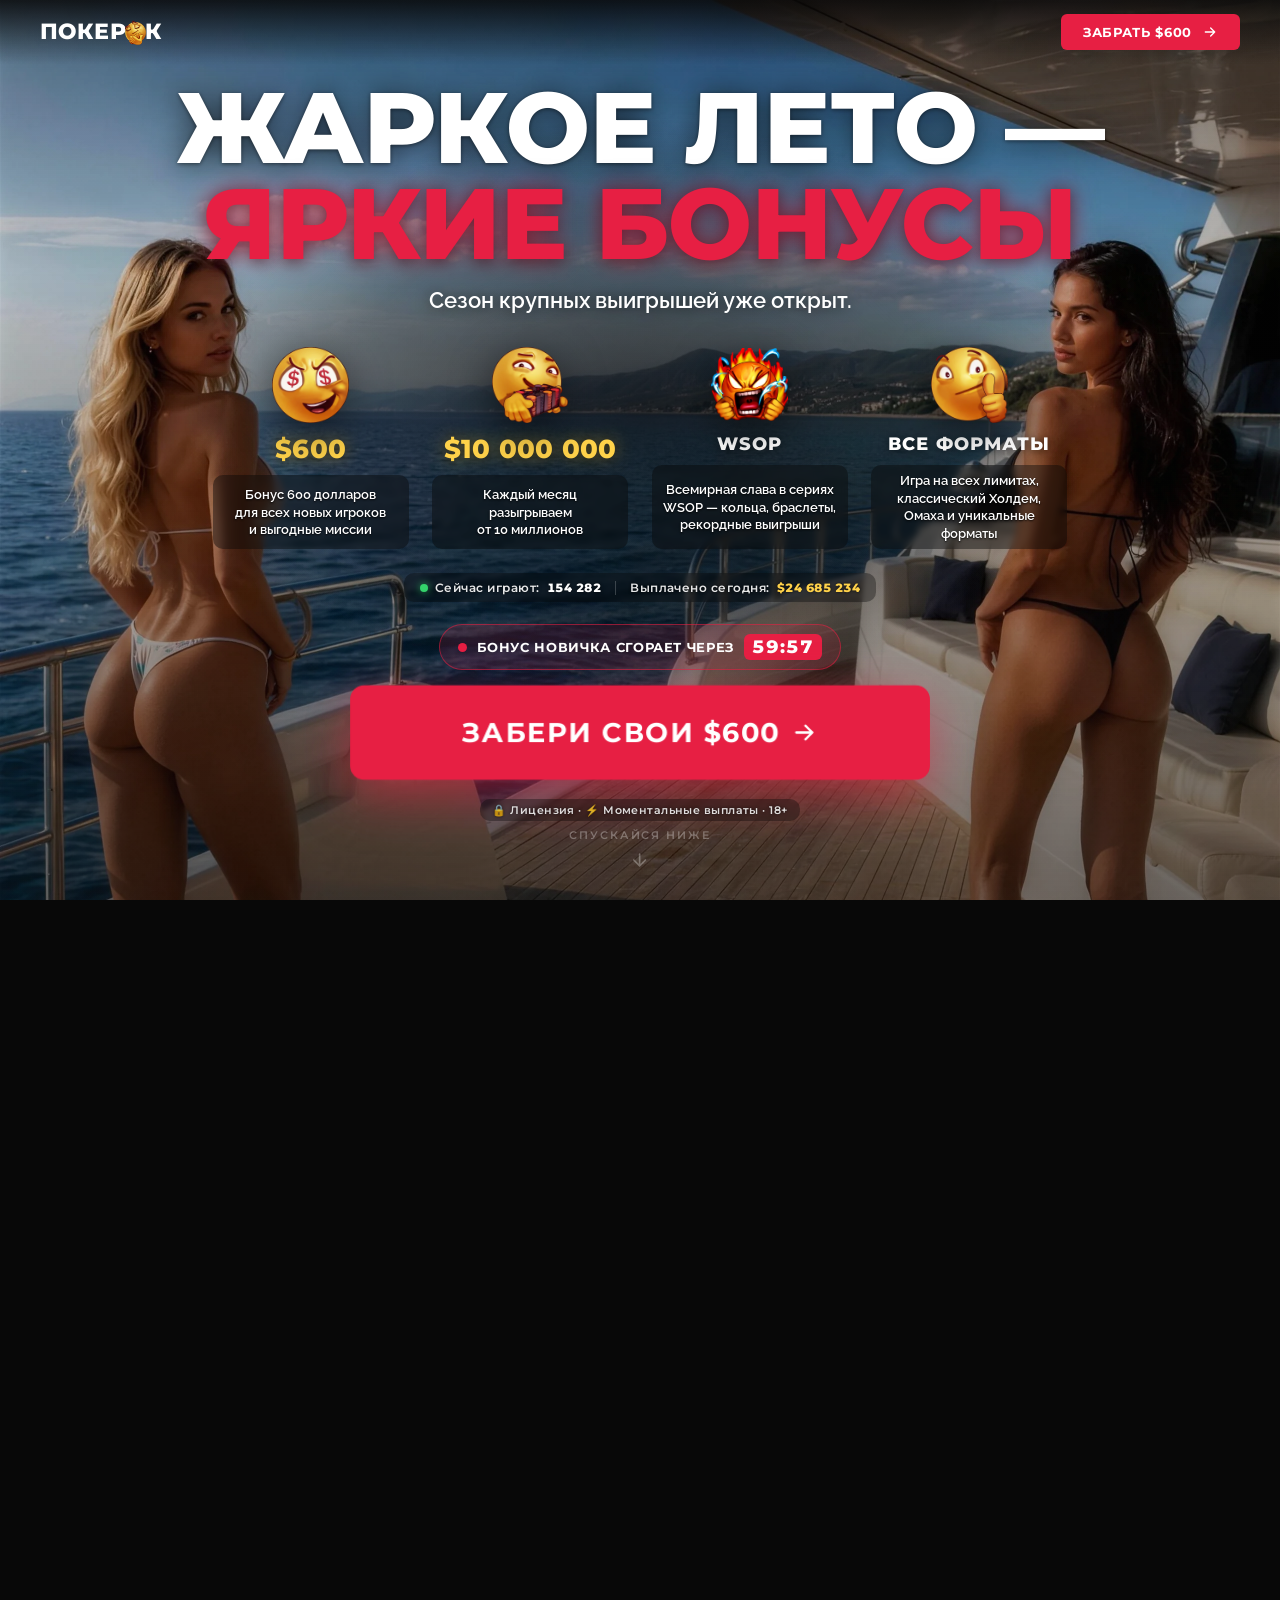
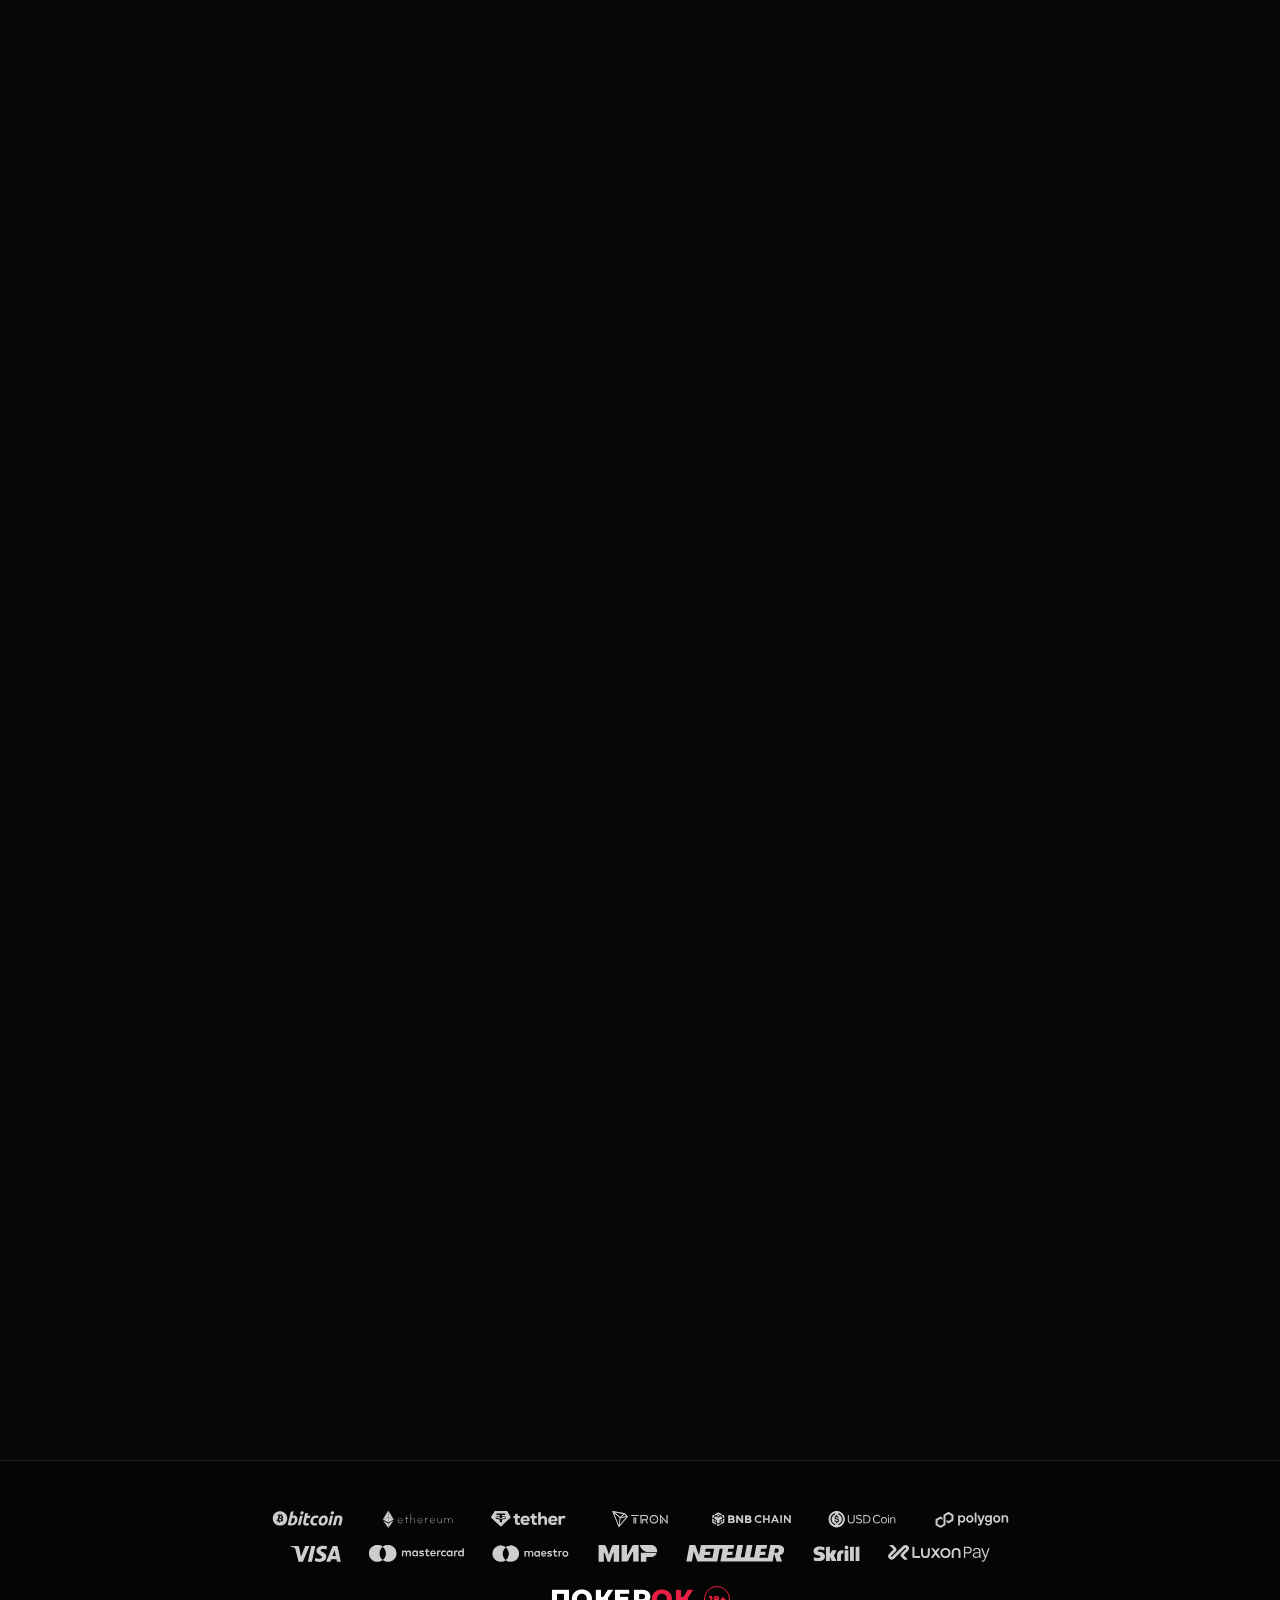
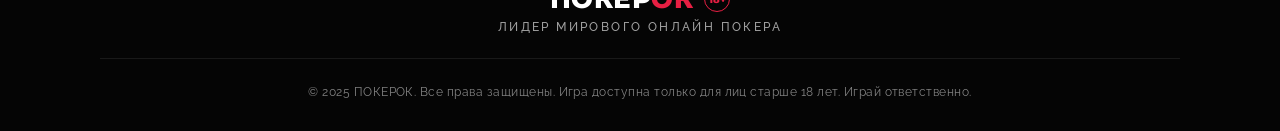
==== commit 1813ab24: "panorama page brought up to the single-page standard: footer rebuilt on real brand SVG marks (two fl" ====
--- a/index.html
+++ b/index.html
@@ -27,11 +27,11 @@
 <!-- preload only the first (deck) background; cabin is loaded lazily via JS -->
 <link rel="preload" as="image" href="assets/scenes/panorama.webp">
 
-<link rel="stylesheet" href="assets/css/styles.css?v=20260707a">
+<link rel="stylesheet" href="assets/css/styles.css?v=20260707b">
 </head>
 <body>
 
-<!-- ── ICON SPRITE (arrows / utility only) ── -->
+<!-- ── ICON SPRITE (arrows / utility only; payment marks are real SVGs in assets/pay/) ── -->
 <svg width="0" height="0" style="position:absolute" aria-hidden="true">
   <defs>
     <symbol id="ic-arrow" viewBox="0 0 24 24" fill="none" stroke="currentColor" stroke-width="2" stroke-linecap="round" stroke-linejoin="round">
@@ -40,44 +40,6 @@
     <symbol id="ic-down" viewBox="0 0 24 24" fill="none" stroke="currentColor" stroke-width="2" stroke-linecap="round" stroke-linejoin="round">
       <path d="M12 5v14M5 12l7 7 7-7"/>
     </symbol>
-
-    <!-- ── MONOCHROME PAYMENT ICONS (currentColor) ── -->
-    <symbol id="pay-btc" viewBox="0 0 24 24">
-      <circle cx="12" cy="12" r="11" fill="none" stroke="currentColor" stroke-width="1.5"/>
-      <path d="M9.6 7.2h3.3c1.5 0 2.6.7 2.6 2 0 .9-.5 1.5-1.2 1.8.9.2 1.6.9 1.6 2 0 1.5-1.2 2.3-2.9 2.3H9.6V7.2Zm1.8 1.5v1.9h1.3c.6 0 1-.4 1-.95s-.4-.95-1-.95h-1.3Zm0 3.3v2h1.5c.7 0 1.1-.4 1.1-1s-.4-1-1.1-1h-1.5Z" fill="currentColor"/>
-      <path d="M11 5.4v2M13 5.4v2M11 16.6v2M13 16.6v2" stroke="currentColor" stroke-width="1.4" stroke-linecap="round"/>
-    </symbol>
-    <symbol id="pay-eth" viewBox="0 0 24 24">
-      <path d="M12 2.5 5.6 12 12 8.4 18.4 12 12 2.5Z" fill="currentColor" opacity=".7"/>
-      <path d="M12 17 5.6 13.3 12 21.5 18.4 13.3 12 17Z" fill="currentColor"/>
-    </symbol>
-    <symbol id="pay-usdt" viewBox="0 0 24 24">
-      <circle cx="12" cy="12" r="11" fill="none" stroke="currentColor" stroke-width="1.5"/>
-      <path d="M7 8.4h10M12 8.4v8" stroke="currentColor" stroke-width="1.6" stroke-linecap="round"/>
-      <ellipse cx="12" cy="11" rx="4.2" ry="1.5" fill="none" stroke="currentColor" stroke-width="1.2"/>
-    </symbol>
-    <symbol id="pay-usdc" viewBox="0 0 24 24">
-      <circle cx="12" cy="12" r="11" fill="none" stroke="currentColor" stroke-width="1.5"/>
-      <path d="M12 6.3v11.4M14.6 8.8c-.5-.8-1.4-1.2-2.6-1.2-1.4 0-2.4.7-2.4 1.9 0 1 .7 1.5 2.3 1.9 1.7.4 2.7.9 2.7 2.1 0 1.2-1 2-2.6 2-1.2 0-2.1-.5-2.6-1.3" fill="none" stroke="currentColor" stroke-width="1.4" stroke-linecap="round"/>
-    </symbol>
-    <symbol id="pay-polygon" viewBox="0 0 24 24">
-      <path d="M12 3 19.8 7.5v9L12 21l-7.8-4.5v-9L12 3Z" fill="none" stroke="currentColor" stroke-width="1.4"/>
-      <path d="M12 8.2 16 10.5v3l-4 2.3-4-2.3v-3L12 8.2Z" fill="currentColor" opacity=".85"/>
-    </symbol>
-    <symbol id="pay-tron" viewBox="0 0 24 24">
-      <path d="M4 6 20 8l-8 12L9 12 4 6Z" fill="none" stroke="currentColor" stroke-width="1.3" stroke-linejoin="round"/>
-      <path d="M4 6l5 6 11-4M9 12l3 8" fill="none" stroke="currentColor" stroke-width="1.1"/>
-    </symbol>
-    <symbol id="pay-bnb" viewBox="0 0 24 24">
-      <path d="M12 3l2.6 2.6L12 8.2 9.4 5.6 12 3ZM6.4 8.6 9 11.2l-2.6 2.6L3.8 11.2l2.6-2.6ZM17.6 8.6l2.6 2.6-2.6 2.6L15 11.2l2.6-2.6ZM12 14.2l2.6 2.6L12 19.4l-2.6-2.6L12 14.2ZM12 8.7l2.5 2.5L12 13.7 9.5 11.2 12 8.7Z" fill="currentColor"/>
-    </symbol>
-    <symbol id="pay-skrill" viewBox="0 0 78 24"><text x="0" y="18" font-family="Arial, sans-serif" font-weight="700" font-size="19" fill="currentColor">Skrill</text></symbol>
-    <symbol id="pay-neteller" viewBox="0 0 96 24"><text x="0" y="18" font-family="Arial, sans-serif" font-weight="800" font-size="15" letter-spacing="0.5" fill="currentColor">NETELLER</text></symbol>
-    <symbol id="pay-luxon" viewBox="0 0 72 24"><text x="0" y="18" font-family="Arial, sans-serif" font-weight="700" font-size="16" letter-spacing="1" fill="currentColor">LUXON</text></symbol>
-    <symbol id="pay-visa" viewBox="0 0 58 24"><text x="0" y="19" font-family="Arial, sans-serif" font-style="italic" font-weight="700" font-size="20" letter-spacing="0.5" fill="currentColor">VISA</text></symbol>
-    <symbol id="pay-mir" viewBox="0 0 60 24"><text x="0" y="18" font-family="Arial, sans-serif" font-weight="800" font-size="17" letter-spacing="0.5" fill="currentColor">МИР</text></symbol>
-    <symbol id="pay-mc" viewBox="0 0 40 24"><circle cx="16" cy="12" r="8" fill="none" stroke="currentColor" stroke-width="1.6"/><circle cx="24" cy="12" r="8" fill="none" stroke="currentColor" stroke-width="1.6"/></symbol>
-    <symbol id="pay-maestro" viewBox="0 0 96 24"><circle cx="9" cy="12" r="7.5" fill="none" stroke="currentColor" stroke-width="1.5"/><circle cx="17" cy="12" r="7.5" fill="none" stroke="currentColor" stroke-width="1.5"/><text x="28" y="17" font-family="Arial, sans-serif" font-weight="700" font-size="13" fill="currentColor">Maestro</text></symbol>
   </defs>
 </svg>
 
@@ -211,37 +173,41 @@
     </div><!-- /canvas -->
   </div><!-- /stage -->
 
-  <!-- ══ FOOTER ══ -->
+  <!-- ══ FOOTER — single.html composition: brand SVG marks in two fluid rows,
+       two-tone lockup below (ПОКЕР + red ОК, 18+, tagline), legal line at the bottom ══ -->
   <div id="footer-wrap">
     <footer>
       <div class="footer-inner">
 
-        <div class="footer-logo">
-          <b class="footer-mark">ПОКЕР<img class="brand-o" src="assets/mascots/mascot-hush.webp" alt="" aria-hidden="true">К</b>
-          <span>Лидер мирового онлайн покера</span>
+        <div class="footer-pays">
+          <ul class="pay-row pay-row--crypto" aria-label="Криптовалюты">
+            <li><img class="pay-i pay-i--crypto" src="assets/pay/btc.svg" alt="Bitcoin" loading="lazy" width="100" height="34"></li>
+            <li><img class="pay-i pay-i--crypto" src="assets/pay/eth.svg" alt="Ethereum" loading="lazy" width="99" height="34"></li>
+            <li><img class="pay-i pay-i--crypto" src="assets/pay/usdt.svg" alt="USDT" loading="lazy" width="100" height="34"></li>
+            <li><img class="pay-i pay-i--crypto" src="assets/pay/tron.svg" alt="Tron (TRC20)" loading="lazy" width="98" height="33"></li>
+            <li><img class="pay-i pay-i--crypto" src="assets/pay/bnb.svg" alt="BNB Chain (BEP20)" loading="lazy" width="100" height="34"></li>
+            <li><img class="pay-i pay-i--crypto" src="assets/pay/usdc.svg" alt="USD Coin" loading="lazy" width="99" height="34"></li>
+            <li><img class="pay-i pay-i--crypto" src="assets/pay/polygon.svg" alt="Polygon" loading="lazy" width="100" height="34"></li>
+          </ul>
+
+          <ul class="pay-row pay-row--cards" aria-label="Платёжные системы">
+            <li><img class="pay-i" src="assets/pay/visa.svg" alt="Visa" loading="lazy" width="60" height="20"></li>
+            <li><img class="pay-i" src="assets/pay/mastercard.svg" alt="Mastercard" loading="lazy" width="126" height="23"></li>
+            <li><img class="pay-i" src="assets/pay/maestro.svg" alt="Maestro" loading="lazy" width="109" height="24"></li>
+            <li><img class="pay-i" src="assets/pay/mir.svg" alt="Мир" loading="lazy" width="66" height="19"></li>
+            <li><img class="pay-i" src="assets/pay/neteller.svg" alt="Neteller" loading="lazy" width="97" height="17"></li>
+            <li><img class="pay-i" src="assets/pay/skrill.svg" alt="Skrill" loading="lazy" width="52" height="19"></li>
+            <li><img class="pay-i" src="assets/pay/luxonpay.svg" alt="LuxonPay" loading="lazy" width="136" height="23"></li>
+          </ul>
         </div>
 
-        <div class="age-badge" title="Только 18+">18+</div>
-
-        <!-- платёжки — иконками (моно, один цвет), без подписей и кнопок-ховеров -->
-        <ul class="pay-row" aria-label="Способы оплаты">
-          <li><svg class="pay-i pay-i--sq" viewBox="0 0 24 24" role="img" aria-label="Bitcoin"><use href="#pay-btc"/></svg></li>
-          <li><svg class="pay-i pay-i--sq" viewBox="0 0 24 24" role="img" aria-label="Ethereum"><use href="#pay-eth"/></svg></li>
-          <li><svg class="pay-i pay-i--sq" viewBox="0 0 24 24" role="img" aria-label="USDT"><use href="#pay-usdt"/></svg></li>
-          <li><svg class="pay-i pay-i--sq" viewBox="0 0 24 24" role="img" aria-label="USDC"><use href="#pay-usdc"/></svg></li>
-          <li><svg class="pay-i pay-i--sq" viewBox="0 0 24 24" role="img" aria-label="Polygon"><use href="#pay-polygon"/></svg></li>
-          <li><svg class="pay-i pay-i--sq" viewBox="0 0 24 24" role="img" aria-label="Tron (TRC20)"><use href="#pay-tron"/></svg></li>
-          <li><svg class="pay-i pay-i--sq" viewBox="0 0 24 24" role="img" aria-label="BNB (BEP20)"><use href="#pay-bnb"/></svg></li>
-          <li class="pay-sep" aria-hidden="true"></li>
-          <li><svg class="pay-i" viewBox="0 0 78 24" role="img" aria-label="Skrill"><use href="#pay-skrill"/></svg></li>
-          <li><svg class="pay-i" viewBox="0 0 96 24" role="img" aria-label="Neteller"><use href="#pay-neteller"/></svg></li>
-          <li><svg class="pay-i" viewBox="0 0 72 24" role="img" aria-label="Luxon"><use href="#pay-luxon"/></svg></li>
-          <li class="pay-sep" aria-hidden="true"></li>
-          <li><svg class="pay-i" viewBox="0 0 58 24" role="img" aria-label="Visa"><use href="#pay-visa"/></svg></li>
-          <li><svg class="pay-i pay-i--sq" viewBox="0 0 40 24" role="img" aria-label="Mastercard"><use href="#pay-mc"/></svg></li>
-          <li><svg class="pay-i" viewBox="0 0 96 24" role="img" aria-label="Maestro"><use href="#pay-maestro"/></svg></li>
-          <li><svg class="pay-i" viewBox="0 0 60 24" role="img" aria-label="Мир"><use href="#pay-mir"/></svg></li>
-        </ul>
+        <div class="footer-brand">
+          <div class="footer-brand-row">
+            <b class="footer-mark">ПОКЕР<span class="mark-ok">ОК</span></b>
+            <div class="age-badge" title="Только 18+">18+</div>
+          </div>
+          <span class="footer-tagline">Лидер мирового онлайн покера</span>
+        </div>
 
         <div class="footer-divider"></div>
         <div class="footer-copy">© 2025 ПОКЕРОК. Все права защищены. Игра доступна только для лиц старше 18 лет. Играй ответственно.</div>
--- a/assets/css/styles.css
+++ b/assets/css/styles.css
@@ -132,12 +132,13 @@
 .cta:focus-visible { outline: 3px solid #fff; outline-offset: 3px; }
 .cta svg { width: 16px; height: 16px; }
 .cta--sm { padding: 10px 22px; font-size: 13px; }
-/* primary CTA — THE most prominent interactive element on the screen */
+/* primary CTA — THE most prominent interactive element on the screen
+   (sized to match single.html: the button is the loudest voice of the page) */
 .cta--primary {
-  padding: 20px 62px; font-size: 18px; border-radius: 8px;
-  box-shadow: 0 12px 38px rgba(231,31,67,0.5);
-}
-.cta--primary svg { width: 18px; height: 18px; }
+  padding: 30px 110px; font-size: 27px; border-radius: 14px;
+  box-shadow: 0 16px 50px rgba(231,31,67,0.55);
+}
+.cta--primary svg { width: 27px; height: 27px; }
 
 /* ── INTERACTIVE PILLAR ICONS (deck) — clickable & animated, but lighter than the CTA ── */
 .pillars { display: flex; gap: clamp(6px,0.9vw,12px); flex-wrap: wrap; justify-content: center; margin-top: 28px; max-width: 900px; pointer-events: auto; }
@@ -163,21 +164,34 @@
   color: #FFD24A; text-shadow: 0 0 18px rgba(255,200,60,0.45), 0 1px 8px rgba(0,0,0,0.6);
 }
 .pillar-val--text { font-size: clamp(14px,1.7vw,18px); text-transform: uppercase; letter-spacing: 0.06em; }
-/* short benefit caption (tier 3) */
+/* short benefit caption (tier 3) — on a frosted plate (single.css recipe), the bare
+   0.72-white 12px text was getting lost on the photo; plates equalize to the tallest
+   in the row via flex:1 on stretched flex items */
 .pillar-cap {
-  font-family: 'Raleway', sans-serif; font-weight: 500; font-size: 12px; line-height: 1.3;
-  color: rgba(255,255,255,0.72); text-align: center; max-width: 30ch; text-shadow: 0 1px 6px rgba(0,0,0,0.55);
+  font-family: 'Raleway', sans-serif; font-weight: 600; font-size: 13px; line-height: 1.35;
+  color: #fff; text-align: center; width: 100%; flex: 1;
+  display: flex; align-items: center; justify-content: center;
+  background: rgba(8,8,8,0.42); border-radius: 10px; padding: 7px 11px;
+  -webkit-backdrop-filter: blur(3px); backdrop-filter: blur(3px);
+  text-shadow: 0 1px 2px rgba(0,0,0,0.9);
 }
 .pillar:hover { transform: translateY(-6px); }
 .pillar:hover .pillar-ic { transform: scale(1.09); }
+/* tablet band: four 208px pillars can't share one line — cap the row at two cards
+   so they wrap into a clean 2×2 instead of a lopsided 3+1 (single.css recipe) */
+@media (min-width: 641px) and (max-width: 899px) {
+  .pillars { max-width: 448px; }
+}
 .pillar:focus-visible { outline: 3px solid #fff; outline-offset: 4px; }
 @keyframes bob { 0%,100%{ transform: translateY(0) } 50%{ transform: translateY(-9px) } }
 
 /* ── LIVE STATS (social proof, grows over time) — centered in the hero ── */
 .livestats {
   display: inline-flex; align-items: center; gap: 14px; margin-top: 18px;
+  background: rgba(8,8,8,0.34); border-radius: 10px; padding: 7px 16px;
+  -webkit-backdrop-filter: blur(2px); backdrop-filter: blur(2px);
   font-family: 'Montserrat', sans-serif; font-size: 12px; font-weight: 600;
-  letter-spacing: 0.04em; color: rgba(255,255,255,0.85); text-shadow: 0 1px 8px rgba(0,0,0,0.65);
+  letter-spacing: 0.04em; color: rgba(255,255,255,0.9); text-shadow: 0 0 3px rgba(0,0,0,0.7);
   flex-wrap: wrap; justify-content: center;
 }
 .livestat { display: inline-flex; align-items: center; gap: 7px; white-space: nowrap; }
@@ -202,7 +216,7 @@
 
 /* ── TRUST strip (text signals) above the fold — payment icons live in the footer ── */
 .trust { display: flex; flex-direction: column; align-items: center; gap: 8px; margin-top: 4px; }
-.trust-tokens { font-family: 'Montserrat', sans-serif; font-size: 11px; font-weight: 600; letter-spacing: 0.04em; color: rgba(255,255,255,0.62); text-shadow: 0 1px 6px rgba(0,0,0,0.5); }
+.trust-tokens { font-family: 'Montserrat', sans-serif; font-size: 11px; font-weight: 600; letter-spacing: 0.04em; color: rgba(255,255,255,0.85); background: rgba(8,8,8,0.34); border-radius: 10px; padding: 4px 12px; -webkit-backdrop-filter: blur(2px); backdrop-filter: blur(2px); text-shadow: 0 0 3px rgba(0,0,0,0.7); }
 
 /* ── STICKY MOBILE CTA BAR ── */
 .mobile-cta { display: none; }
@@ -319,32 +333,60 @@
 @keyframes bounce { 0%,100% { transform: translateY(0); } 50% { transform: translateY(7px); } }
 /* hide the hint when the hero is dense / short viewports so it can't collide with the trust row */
 @media (max-height: 880px) { .scroll-hint { display: none; } }
-
-/* ══ FOOTER ══ */
+/* short desktop viewports (1366×768 laptops): the deck act lives inside exactly 100vh
+   under the scroll-jack, so the spare height is taken out of the GAPS and the title,
+   not out of the reading sizes — same rubber-rhythm idea as the poster page */
+@media (max-height: 820px) and (min-width: 641px) {
+  .hero-title { font-size: clamp(40px, 7vw, 84px); }
+  .hero-sub { margin-top: 10px; }
+  .pillars { margin-top: 16px; }
+  .livestats { margin-top: 12px; }
+  .hero-cta { margin-top: 14px; gap: 12px; }
+  .cta--primary { padding: 24px 90px; font-size: 24px; }
+  .cta--primary svg { width: 24px; height: 24px; }
+}
+
+/* ══ FOOTER — single.html composition: two fluid rows of brand SVG marks,
+      two-tone lockup (ПОКЕР + red ОК, 18+, tagline) below, legal line last ══ */
 #footer-wrap { position: relative; z-index: 30; background: #050505; border-top: 1px solid var(--line); }
-footer { padding: 48px 24px 34px; }
-.footer-inner { max-width: 1080px; margin: 0 auto; display: flex; flex-direction: column; align-items: center; gap: 28px; }
-.footer-logo { text-align: center; display: flex; flex-direction: column; align-items: center; }
+footer { padding: 44px 24px 30px; }
+.footer-inner { max-width: 1080px; margin: 0 auto; display: flex; flex-direction: column; align-items: center; gap: 24px; }
+.footer-pays { display: flex; flex-direction: column; align-items: center; gap: 12px; }
+/* fluid icon sizes (from single.css): the rows shrink with the viewport instead of
+   wrapping, so the strip keeps a predictable height on every width */
+.pay-row { list-style: none; display: flex; flex-wrap: nowrap; align-items: center; justify-content: center; gap: 10px clamp(10px,2.2vw,28px); }
+.pay-row li { display: inline-flex; align-items: center; }
+.pay-i { height: clamp(11px, 1.35vw, 18px); width: auto; display: block; opacity: 0.8; transition: opacity .2s ease; }
+.pay-i--crypto { height: clamp(16px, 2.2vw, 30px); }
+.pay-row li:hover .pay-i { opacity: 1; }
+.footer-brand { display: flex; flex-direction: column; align-items: center; gap: 8px; }
+.footer-brand-row { display: flex; align-items: center; gap: 10px; }
 .footer-mark { font-size: 26px; }
-.footer-logo span { font-family: 'Raleway', sans-serif; font-weight: 500; font-size: 11px; letter-spacing: 0.2em; text-transform: uppercase; color: var(--faint); display: block; margin-top: 8px; }
-.age-badge { display: inline-flex; align-items: center; justify-content: center; width: 40px; height: 40px; border: 2px solid var(--red); border-radius: 50%; font-family: 'Montserrat', sans-serif; font-size: 12px; font-weight: 800; color: var(--red); }
-/* payment methods — monochrome icons in one colour, no labels, no button hover */
-.pay-row {
-  list-style: none; display: flex; flex-wrap: wrap; align-items: center; justify-content: center;
-  gap: 14px 22px; max-width: 760px; width: 100%; color: rgba(255,255,255,0.5);
-}
-.pay-row li { display: inline-flex; align-items: center; }
-.pay-i { height: 22px; width: auto; display: block; color: inherit; transition: color .2s ease; }
-.pay-i--sq { height: 26px; }
-.pay-row li:hover { color: rgba(255,255,255,0.85); }   /* subtle brighten only — not a button */
-.pay-sep { width: 1px; height: 22px; background: rgba(255,255,255,0.14); }
-@media (max-width: 640px){ .pay-sep { display: none; } .pay-row { gap: 14px 18px; } }
+.mark-ok { color: var(--red); }
+.footer-tagline { font-family: 'Raleway', sans-serif; font-weight: 500; font-size: 12px; letter-spacing: 0.2em; text-transform: uppercase; color: var(--muted); }
+.age-badge { display: inline-flex; align-items: center; justify-content: center; width: 26px; height: 26px; border: 1.5px solid var(--red); border-radius: 50%; font-family: 'Montserrat', sans-serif; font-size: 10px; font-weight: 800; color: var(--red); }
+@media (max-width: 640px){
+  /* 8px side pads (single.css): the 7-mark crypto line needs the full width to fit */
+  footer { padding: 30px 8px 24px; }
+  .footer-inner { gap: 14px; }
+  .footer-pays { gap: 6px; }
+  .pay-row { gap: 4px; }
+  .pay-row--crypto { gap: 3px; }
+  /* .pay-i first, --crypto after: same specificity — source order IS the cascade here */
+  .pay-i { height: clamp(5.5px, 1.6vw, 6.5px); opacity: 1; }
+  .pay-i--crypto { height: clamp(13px, 4.5vw, 17.5px); }
+  .footer-mark { font-size: clamp(16px, 5.5vw, 22px); }
+  .footer-tagline { display: none; }
+}
 .footer-divider { width: 100%; height: 1px; background: var(--line); }
-.footer-copy { font-family: 'Raleway', sans-serif; font-size: 11px; color: rgba(255,255,255,0.22); letter-spacing: 0.04em; text-align: center; line-height: 1.5; }
+/* legal line — dim but readable (0.22 white was illegible) */
+.footer-copy { font-family: 'Raleway', sans-serif; font-size: 12px; color: rgba(255,255,255,0.5); letter-spacing: 0.04em; text-align: center; line-height: 1.5; }
 
 @media (max-width: 640px) {
   .pillars { gap: 14px 10px; margin-top: 22px; max-width: 350px; }
   .pillar { width: 162px; }
+  .cta--primary { width: min(320px, 100%); justify-content: center; padding: 15px 24px; font-size: 19px; }
+  .cta--primary svg { width: 19px; height: 19px; }
   .bj { padding: 16px 12px 18px; gap: 12px; }
   .bj-cards { gap: 6px; min-height: 76px; }
   .bj-card { width: 54px; height: 76px; }
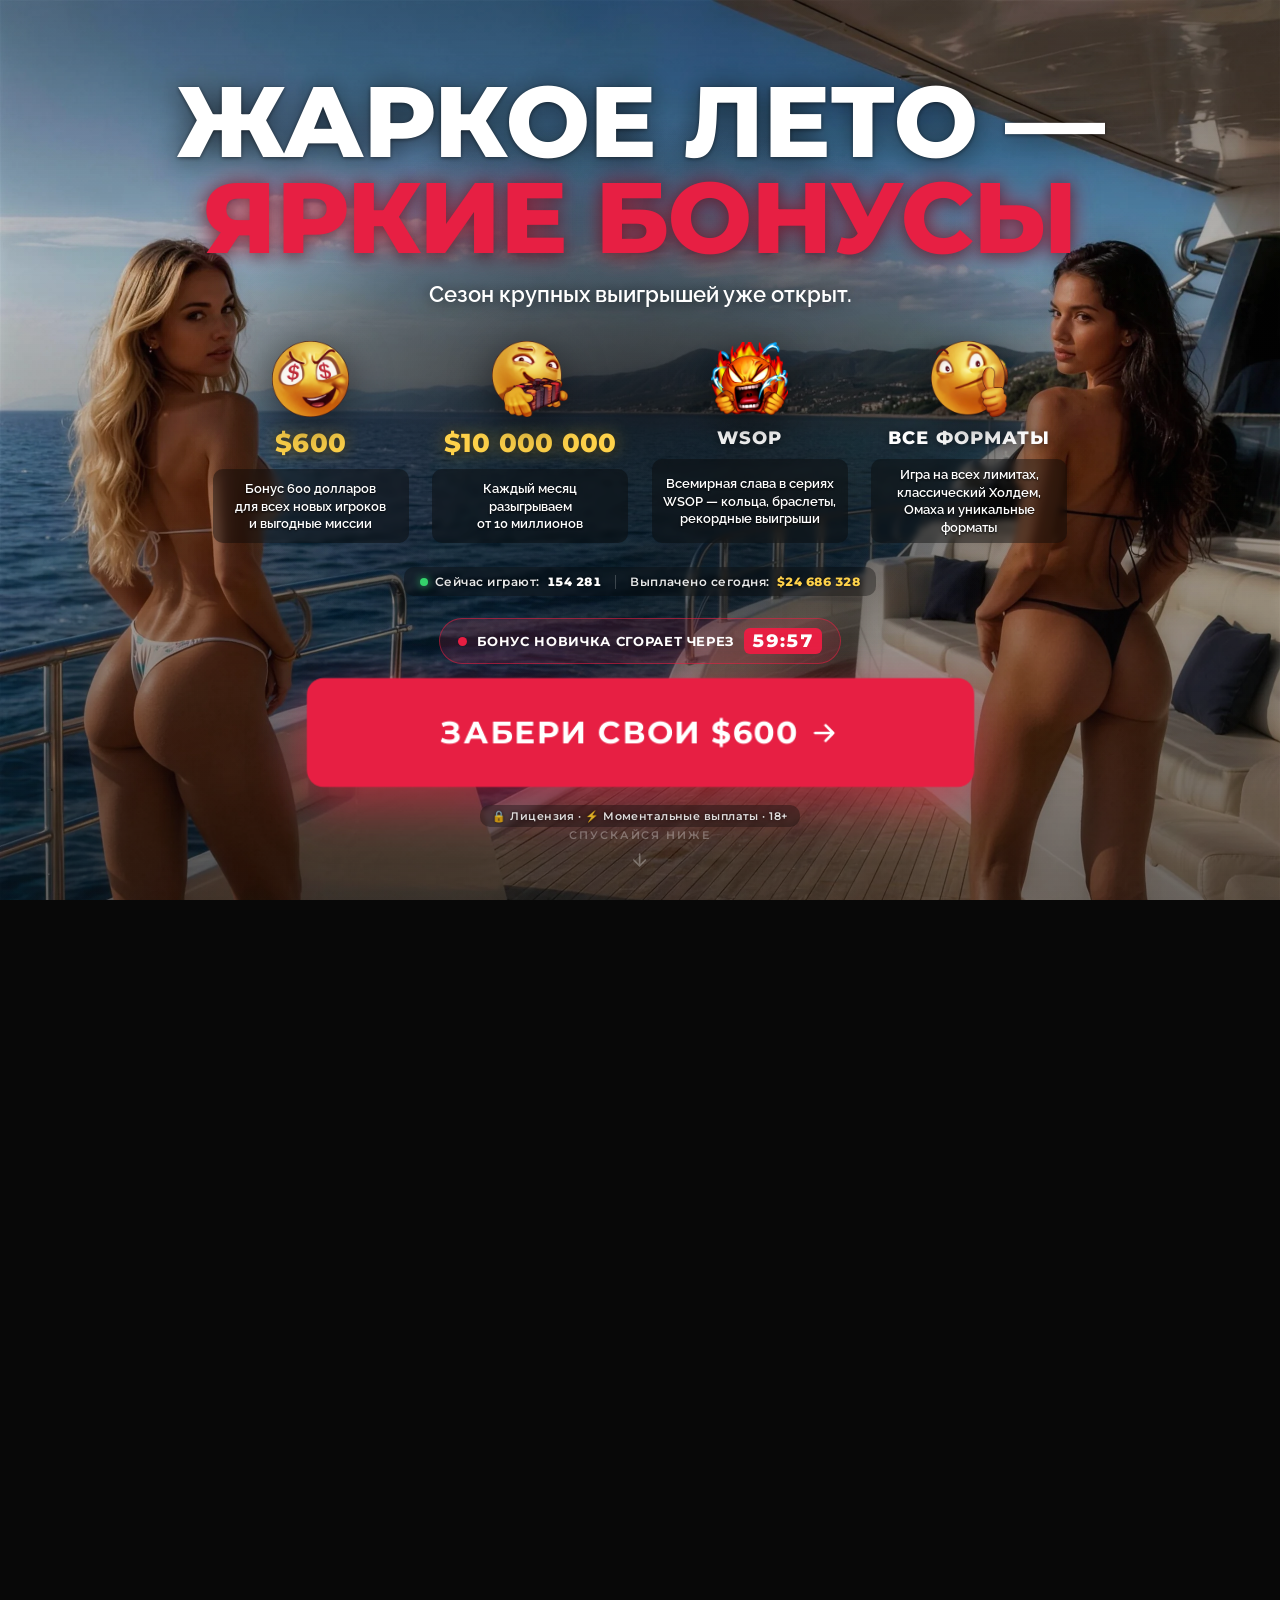
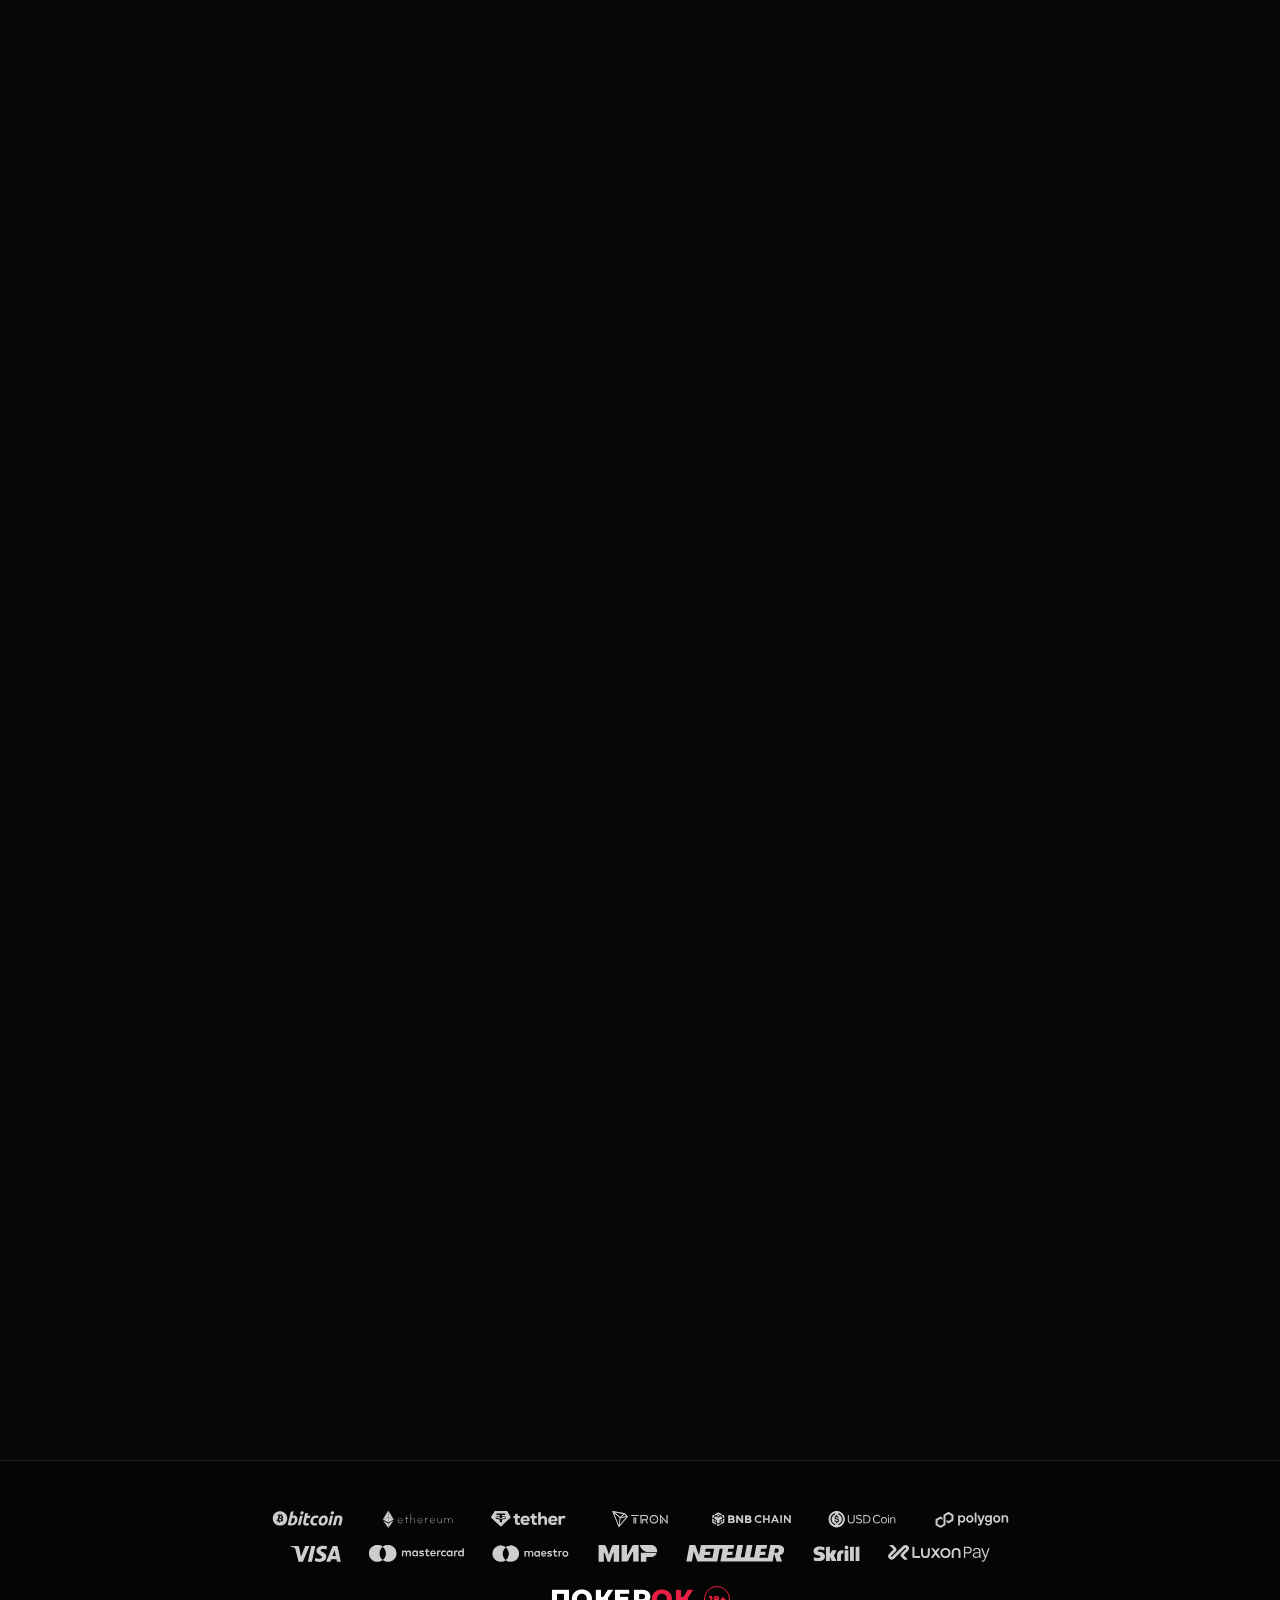
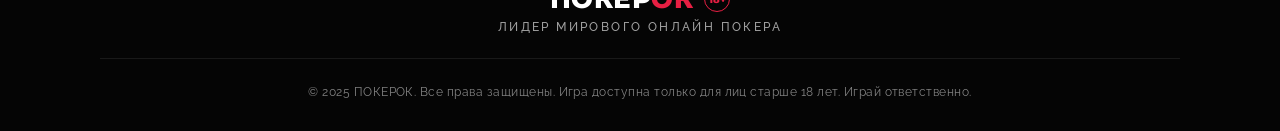
==== commit 10b143e8: "panorama: drop the sticky header and mobile CTA bar (the deck CTA is the only action on screen), pri" ====
--- a/index.html
+++ b/index.html
@@ -27,7 +27,7 @@
 <!-- preload only the first (deck) background; cabin is loaded lazily via JS -->
 <link rel="preload" as="image" href="assets/scenes/panorama.webp">
 
-<link rel="stylesheet" href="assets/css/styles.css?v=20260707b">
+<link rel="stylesheet" href="assets/css/styles.css?v=20260707c">
 </head>
 <body>
 
@@ -43,16 +43,9 @@
   </defs>
 </svg>
 
-<!-- ══ STICKY HEADER ══ -->
-<header id="site-header">
-  <a class="brand" href="#top" aria-label="ПОКЕРОК — на главную">
-    <span class="brand-mark">ПОКЕР<img class="brand-o" src="assets/mascots/mascot-hush.webp" alt="" aria-hidden="true">К</span>
-  </a>
-  <a href="./" class="cta cta--sm">Забрать $600 <svg aria-hidden="true"><use href="#ic-arrow"/></svg></a>
-</header>
-
+<!-- header removed: the page opens on clean photo and the deck CTA is the only
+     call to action on the first screen — nothing competes with it -->
 <div id="scroller">
-  <span id="top"></span>
   <div id="stage">
     <div id="canvas">
 
@@ -217,16 +210,10 @@
 
 </div><!-- /scroller -->
 
-<!-- липкая мобильная CTA-плашка (видна только на узких экранах) -->
-<a href="./" class="mobile-cta" aria-label="Забери свои $600">
-  <span class="mobile-cta-main">Забери свои $600</span>
-  <span class="mobile-cta-sub">бонус новичку · жми</span>
-</a>
-
 <script src="assets/js/vendor/lenis.umd.js"></script>
 <script src="assets/js/vendor/gsap.min.js"></script>
 <script src="assets/js/vendor/ScrollTrigger.min.js"></script>
-<script src="assets/js/panorama.js"></script>
+<script src="assets/js/panorama.js?v=20260707c"></script>
 <script src="assets/js/blackjack.js?v=20260707a"></script>
 </body>
 </html>
--- a/assets/css/styles.css
+++ b/assets/css/styles.css
@@ -24,27 +24,12 @@
   -webkit-font-smoothing: antialiased;
 }
 
-/* ══ STICKY HEADER ══ */
-#site-header {
-  position: fixed; top: 0; left: 0; right: 0; z-index: 60;
-  display: flex; align-items: center; justify-content: space-between;
-  padding: 14px clamp(16px, 4vw, 40px);
-  background: linear-gradient(180deg, rgba(8,8,8,0.85) 0%, rgba(8,8,8,0) 100%);
-  transition: background .25s ease, box-shadow .25s ease;
-}
-#site-header.solid {
-  background: rgba(8,8,8,0.92);
-  box-shadow: 0 1px 0 var(--line);
-  backdrop-filter: blur(8px);
-}
-.brand { text-decoration: none; }
-/* logo lockup — wordmark stays MONO (brand rule); mascot replaces the «О» */
-.brand-mark, .footer-mark, .neon-sign {
+/* logo lockup — wordmark stays MONO (brand rule); the mascot «О» lives in the neon sign */
+.footer-mark, .neon-sign {
   font-family: 'Montserrat', sans-serif; font-weight: 800;
   color: var(--white); display: inline-flex; align-items: center;
   letter-spacing: 0.02em; text-transform: uppercase; line-height: 1; white-space: nowrap;
 }
-.brand-mark { font-size: 22px; }
 .brand-o {
   height: 1.05em; width: auto; display: inline-block;
   margin: 0 -0.04em; vertical-align: middle;
@@ -131,14 +116,13 @@
 .cta:hover { transform: translateY(-3px); background: #f23355; box-shadow: 0 12px 40px rgba(231,31,67,0.45); }
 .cta:focus-visible { outline: 3px solid #fff; outline-offset: 3px; }
 .cta svg { width: 16px; height: 16px; }
-.cta--sm { padding: 10px 22px; font-size: 13px; }
-/* primary CTA — THE most prominent interactive element on the screen
-   (sized to match single.html: the button is the loudest voice of the page) */
+/* primary CTA — THE most prominent interactive element on the screen; with the
+   header gone it is the only call to action in the frame, so it speaks even louder */
 .cta--primary {
-  padding: 30px 110px; font-size: 27px; border-radius: 14px;
+  padding: 34px 130px; font-size: 30px; border-radius: 16px;
   box-shadow: 0 16px 50px rgba(231,31,67,0.55);
 }
-.cta--primary svg { width: 27px; height: 27px; }
+.cta--primary svg { width: 30px; height: 30px; }
 
 /* ── INTERACTIVE PILLAR ICONS (deck) — clickable & animated, but lighter than the CTA ── */
 .pillars { display: flex; gap: clamp(6px,0.9vw,12px); flex-wrap: wrap; justify-content: center; margin-top: 28px; max-width: 900px; pointer-events: auto; }
@@ -218,20 +202,8 @@
 .trust { display: flex; flex-direction: column; align-items: center; gap: 8px; margin-top: 4px; }
 .trust-tokens { font-family: 'Montserrat', sans-serif; font-size: 11px; font-weight: 600; letter-spacing: 0.04em; color: rgba(255,255,255,0.85); background: rgba(8,8,8,0.34); border-radius: 10px; padding: 4px 12px; -webkit-backdrop-filter: blur(2px); backdrop-filter: blur(2px); text-shadow: 0 0 3px rgba(0,0,0,0.7); }
 
-/* ── STICKY MOBILE CTA BAR ── */
-.mobile-cta { display: none; }
-@media (max-width: 640px) {
-  .mobile-cta {
-    display: flex; flex-direction: column; align-items: center; gap: 1px;
-    position: fixed; left: 12px; right: 12px; bottom: 12px; z-index: 70;
-    padding: 12px 20px; border-radius: 12px; text-decoration: none;
-    background: var(--red); color: #fff; box-shadow: 0 10px 30px rgba(231,31,67,0.5);
-    animation: mcta 2s ease-in-out infinite;
-  }
-  .mobile-cta-main { font-family: 'Montserrat', sans-serif; font-weight: 800; font-size: 17px; text-transform: uppercase; letter-spacing: 0.03em; }
-  .mobile-cta-sub { font-family: 'Montserrat', sans-serif; font-size: 10px; font-weight: 600; letter-spacing: 0.1em; text-transform: uppercase; opacity: 0.85; }
-  @keyframes mcta { 0%,100%{ transform: scale(1) } 50%{ transform: scale(1.02) } }
-}
+/* sticky mobile CTA bar removed (proven dead end: it competed with the content and
+   covered the footer) — the in-flow primary CTA carries the action on mobile too */
 
 /* ── ACT 2 — PASSAGE / NEON TEASER ── */
 .neon-sign {
@@ -342,8 +314,8 @@
   .pillars { margin-top: 16px; }
   .livestats { margin-top: 12px; }
   .hero-cta { margin-top: 14px; gap: 12px; }
-  .cta--primary { padding: 24px 90px; font-size: 24px; }
-  .cta--primary svg { width: 24px; height: 24px; }
+  .cta--primary { padding: 26px 100px; font-size: 26px; }
+  .cta--primary svg { width: 26px; height: 26px; }
 }
 
 /* ══ FOOTER — single.html composition: two fluid rows of brand SVG marks,
@@ -383,21 +355,30 @@
 .footer-copy { font-family: 'Raleway', sans-serif; font-size: 12px; color: rgba(255,255,255,0.5); letter-spacing: 0.04em; text-align: center; line-height: 1.5; }
 
 @media (max-width: 640px) {
-  .pillars { gap: 14px 10px; margin-top: 22px; max-width: 350px; }
-  .pillar { width: 162px; }
-  .cta--primary { width: min(320px, 100%); justify-content: center; padding: 15px 24px; font-size: 19px; }
-  .cta--primary svg { width: 19px; height: 19px; }
+  /* mobile deck must fit one 100vh act under the scroll-jack (~660px on phones):
+     the wedge keeps every tier but each one is a step tighter */
+  .hero-title { font-size: clamp(28px, 8.5vw, 34px); }
+  .hero-sub { margin-top: 8px; font-size: 15px; }
+  .pillars { gap: 10px 8px; margin-top: 14px; max-width: 350px; }
+  .pillar { width: 162px; gap: 7px; }
+  .pillar-ic { width: 44px; height: 44px; }
+  .pillar-val { font-size: 17px; }
+  .pillar-val--text { font-size: 13px; }
+  .pillar-cap { font-size: 12px; line-height: 1.3; padding: 4px 8px; }
+  .cta--primary { width: min(340px, 100%); justify-content: center; padding: 17px 24px; font-size: 20px; }
+  .cta--primary svg { width: 20px; height: 20px; }
+  /* single-row FOMO pill (single.css recipe) — label + clock stay on one line */
+  .fomo { font-size: 11px; letter-spacing: 0.03em; gap: 4px 8px; padding: 5px 12px; flex-wrap: wrap; justify-content: center; max-width: 100%; }
+  .fomo-clock { font-size: 14px; padding: 1px 7px; border-radius: 5px; }
+  .fomo-dot { width: 7px; height: 7px; }
   .bj { padding: 16px 12px 18px; gap: 12px; }
   .bj-cards { gap: 6px; min-height: 76px; }
   .bj-card { width: 54px; height: 76px; }
   .bj-card-suit { font-size: 28px; }
   .bj-btn { padding: 12px 20px; font-size: 12px; }
-  .hero-cta { margin-top: 16px; }
+  .hero-cta { margin-top: 12px; gap: 10px; }
   /* counters under the logo: keep, but smaller so the header stays tidy on mobile */
-  .livestats { font-size: 11px; gap: 10px; margin-top: 14px; }
-  .cta--sm { padding: 9px 16px; font-size: 12px; }
-  /* leave room so the sticky CTA never covers the footer copy */
-  #footer-wrap { padding-bottom: 84px; }
+  .livestats { font-size: 11px; gap: 10px; margin-top: 12px; padding: 6px 12px; }
 }
 
 /* ══════════════════════════════════════════
@@ -428,7 +409,7 @@
   .hero-scrim { display: none; }
   .pillars, .bj { pointer-events: all; }
   /* no looping animations in reduced-motion (bj-deal is one-shot but goes too) */
-  .pillar-ic, .fomo-dot, .livestat-dot, .mobile-cta, .bj-card { animation: none !important; }
+  .pillar-ic, .fomo-dot, .livestat-dot, .bj-card { animation: none !important; }
   /* force reveal targets visible — no scroll-driven animation here */
   .bj, .pillars .pillar { opacity: 1 !important; transform: none !important; transition: none !important; }
 }
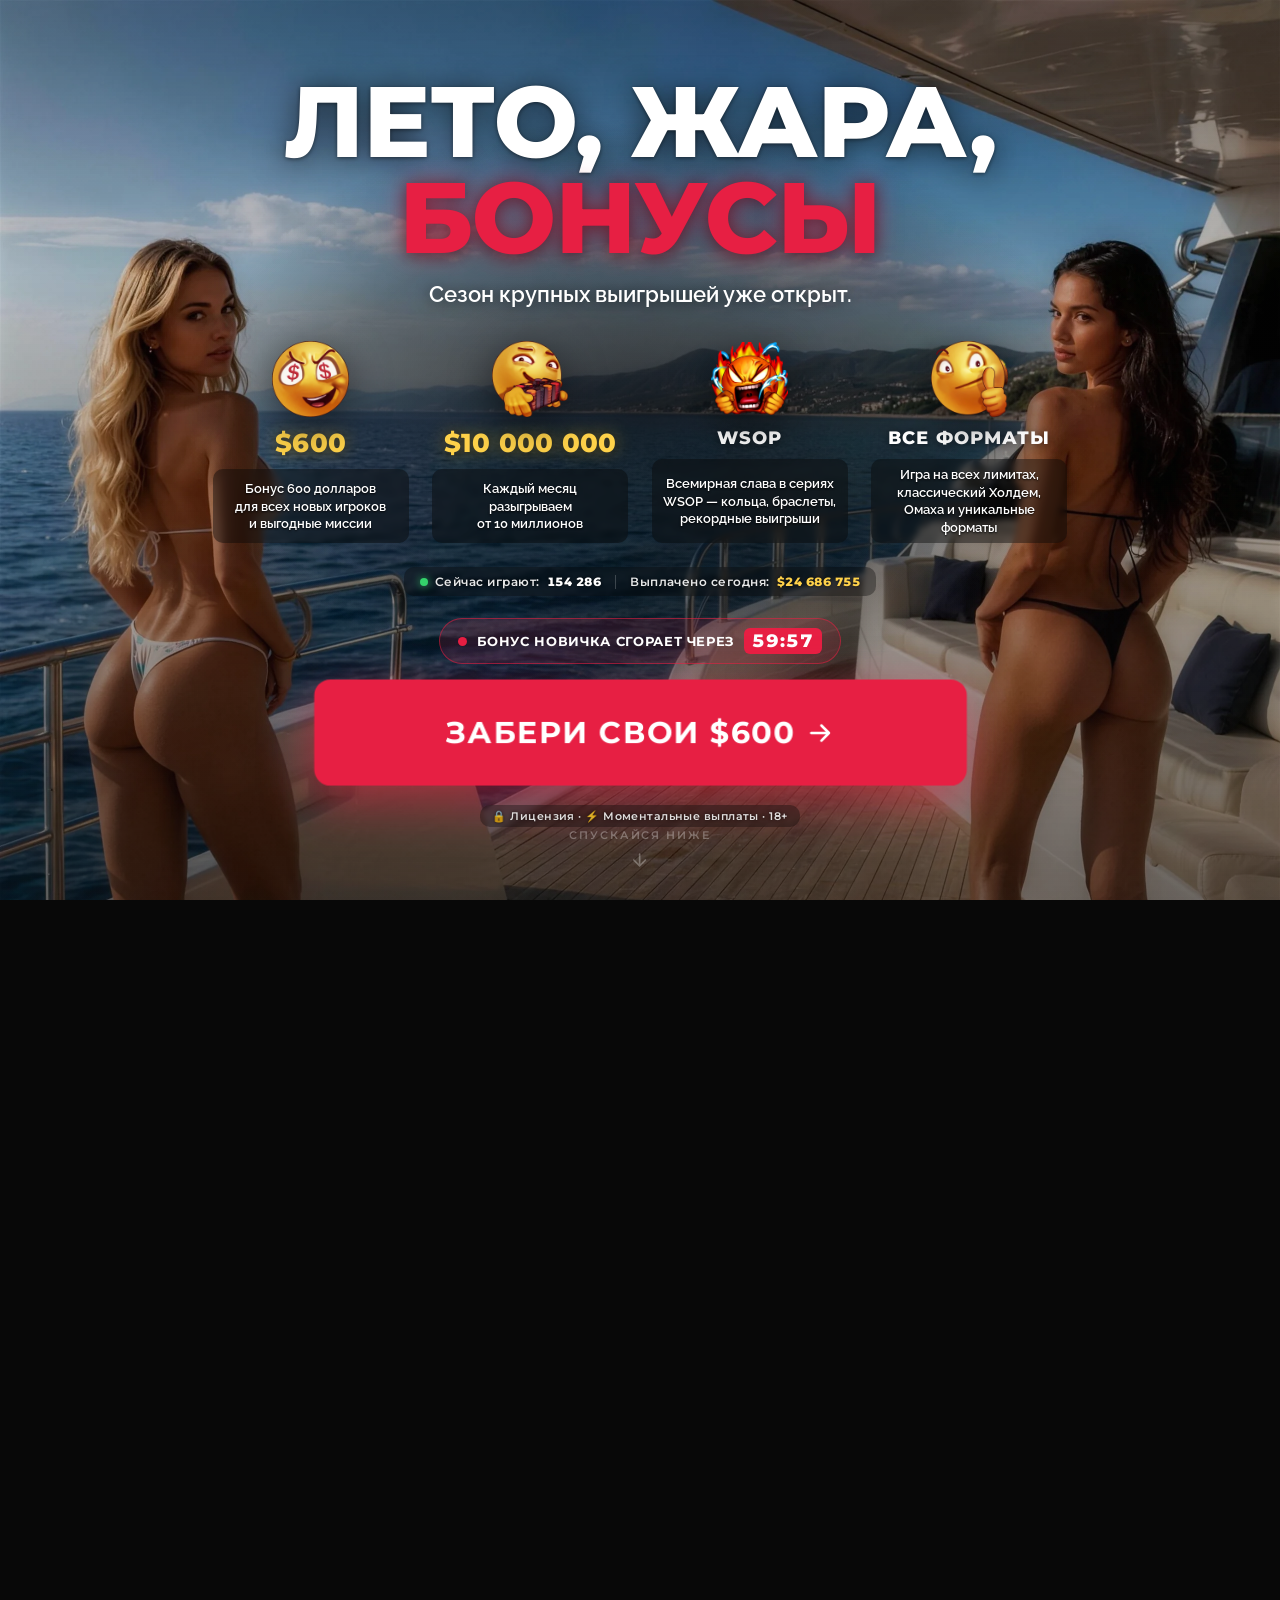
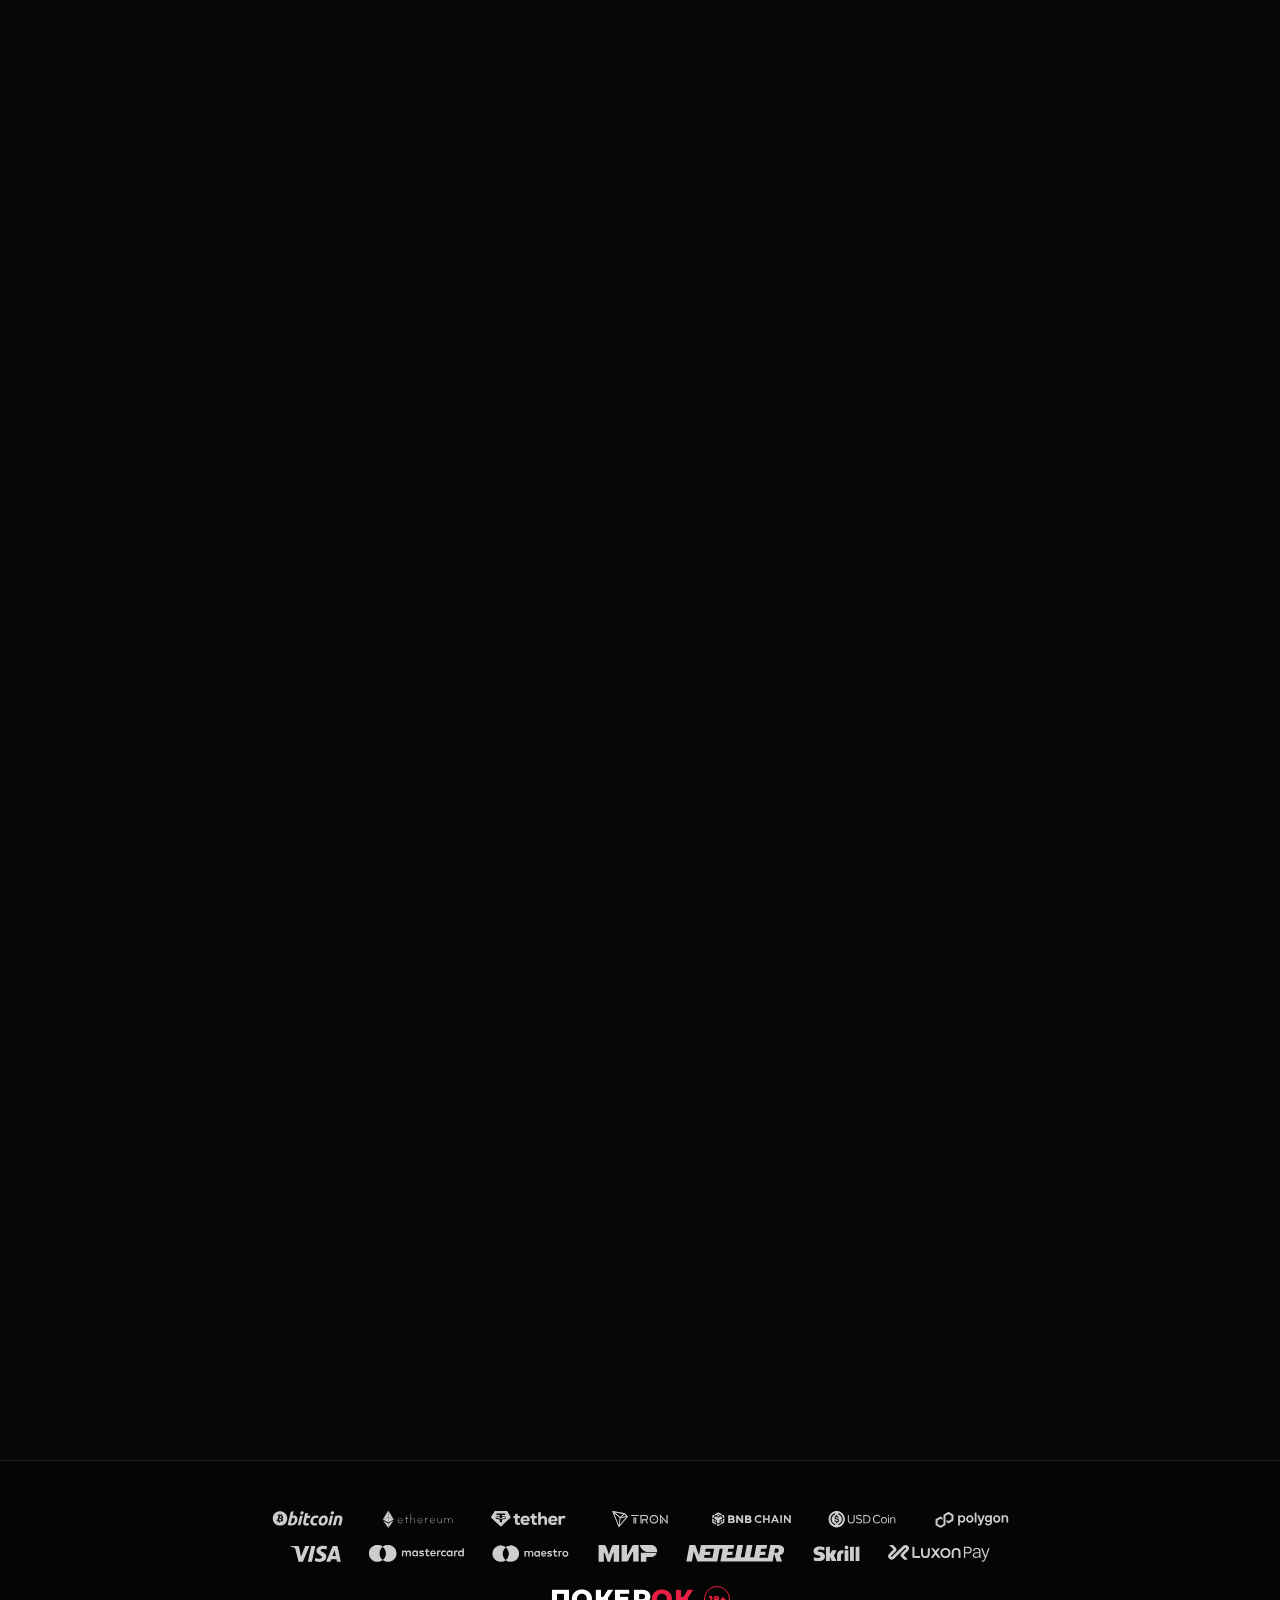
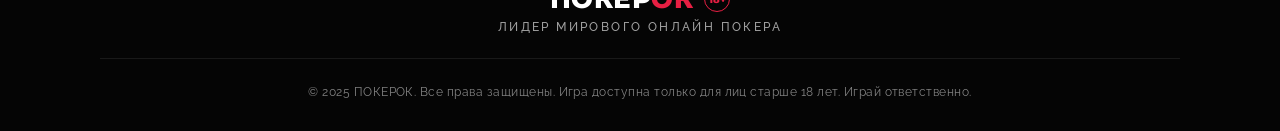
==== commit 3c1722df: "hero title: «ЖАРКОЕ ЛЕТО — ЯРКИЕ БОНУСЫ» → «ЛЕТО, ЖАРА, БОНУСЫ» on both pages (accent on БОНУСЫ, mob" ====
--- a/index.html
+++ b/index.html
@@ -65,7 +65,7 @@
         <!-- ACT 1 — UPPER DECK -->
         <section class="panel" id="deck-panel">
           <div class="hero-scrim" aria-hidden="true"></div>
-          <h1 class="hero-title">ЖАРКОЕ ЛЕТО — <span class="accent">ЯРКИЕ БОНУСЫ</span></h1>
+          <h1 class="hero-title">ЛЕТО, ЖАРА, <span class="accent">БОНУСЫ</span></h1>
           <p class="hero-sub">Сезон крупных выигрышей уже открыт.</p>
 
           <!-- крупные ИНТЕРАКТИВНЫЕ иконки: клик ведёт на лендинг/регистрацию; у денежных —
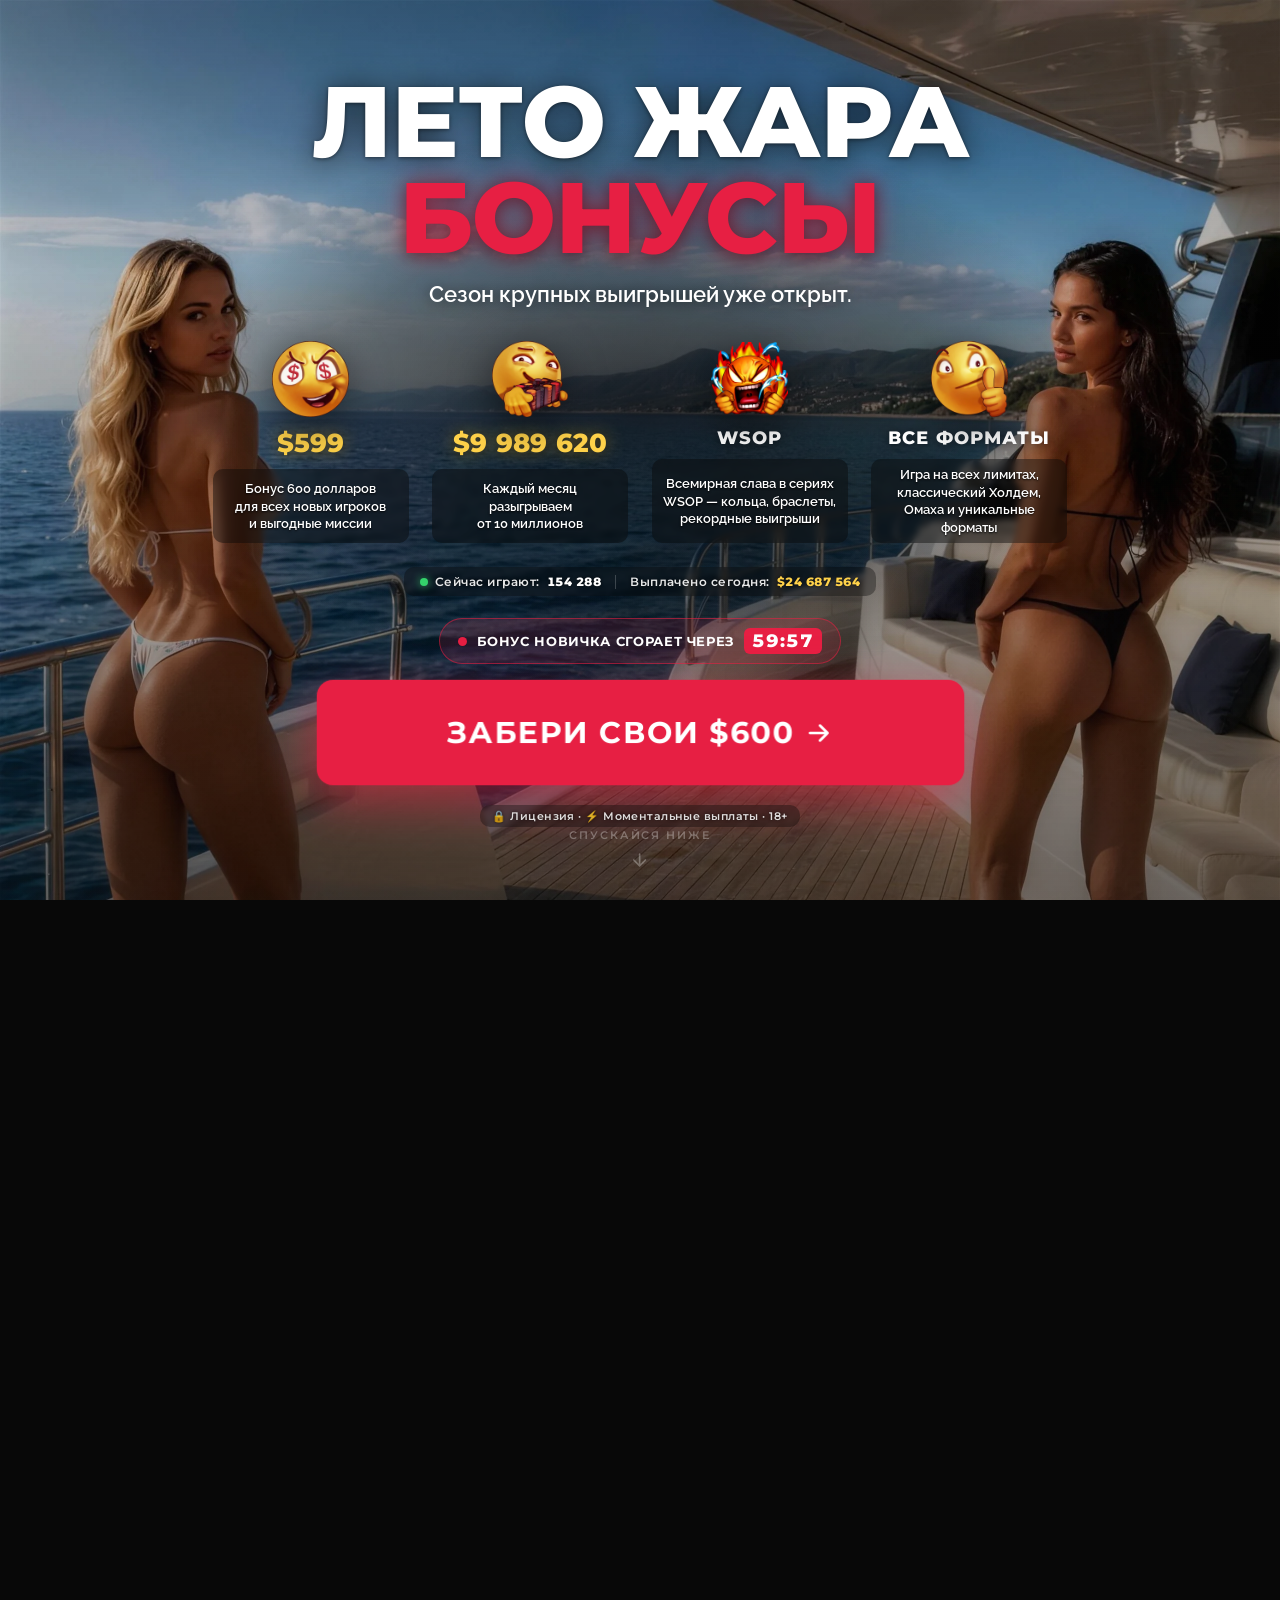
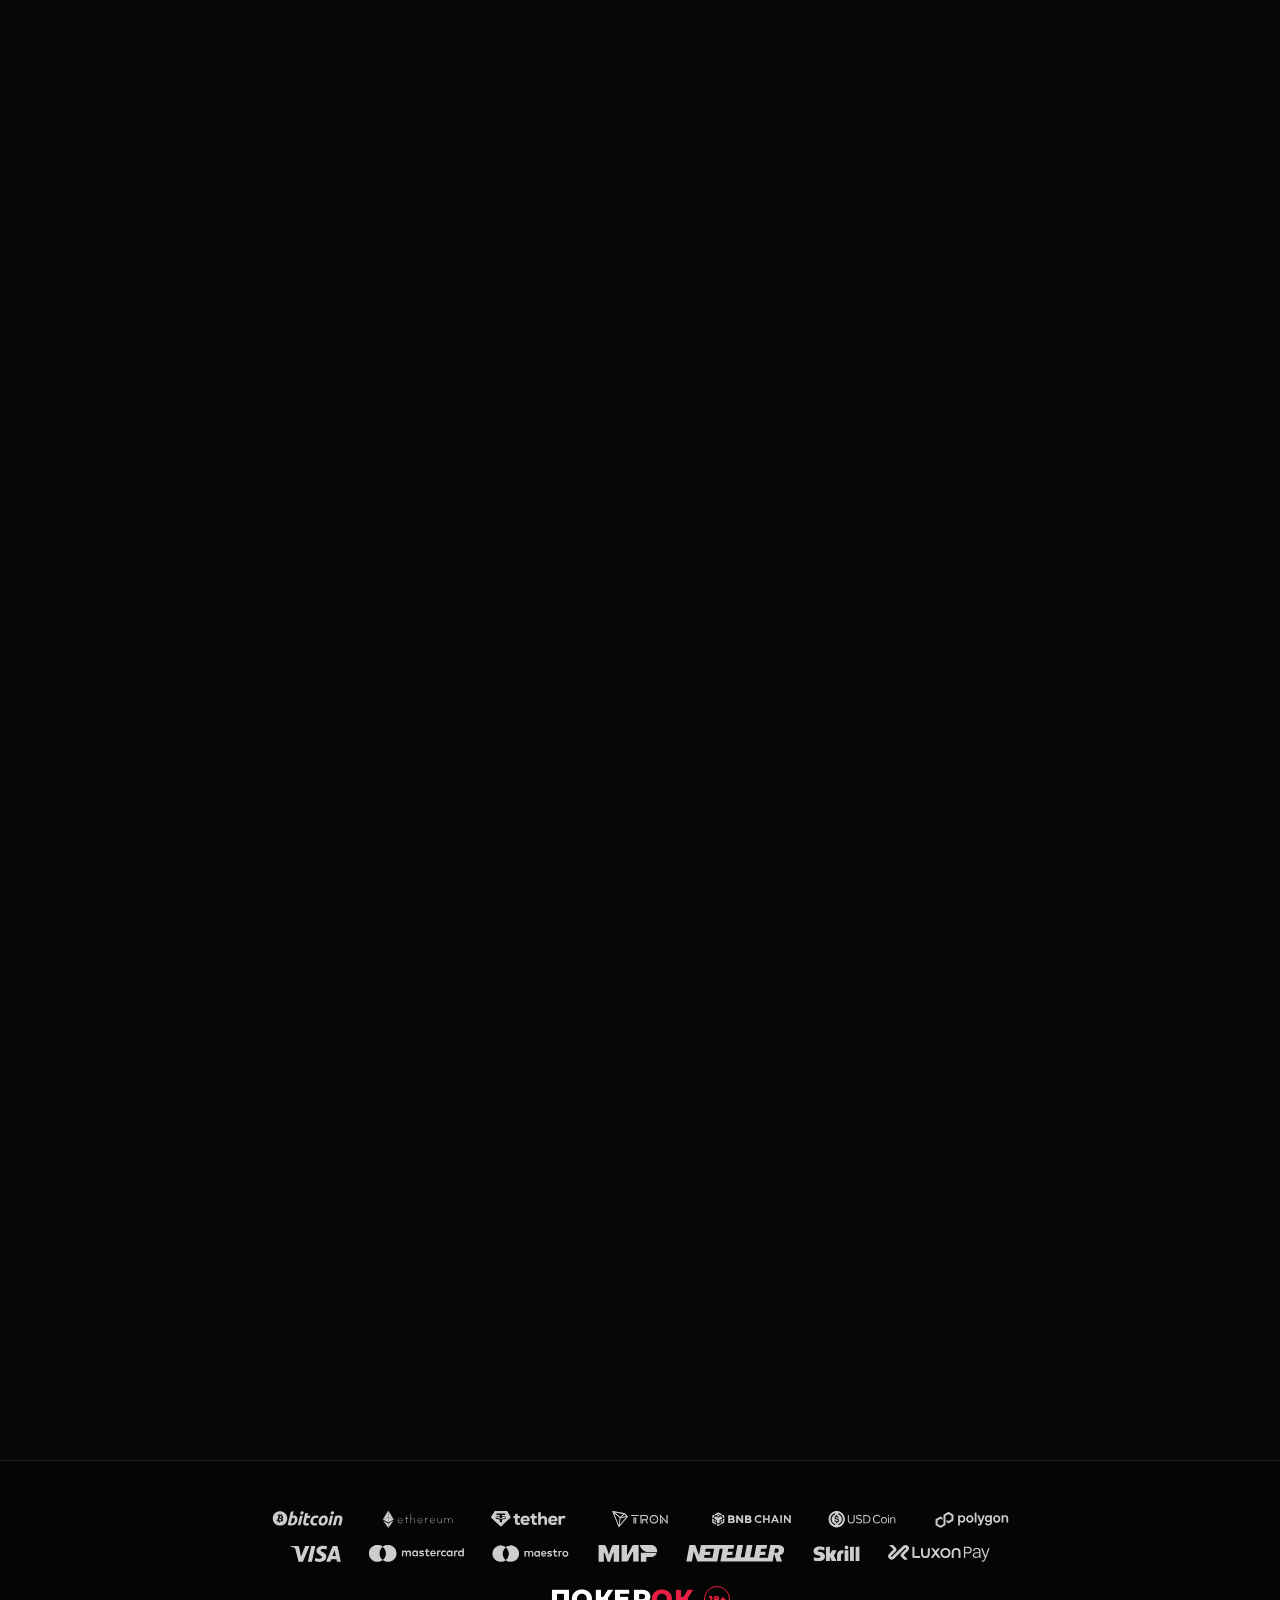
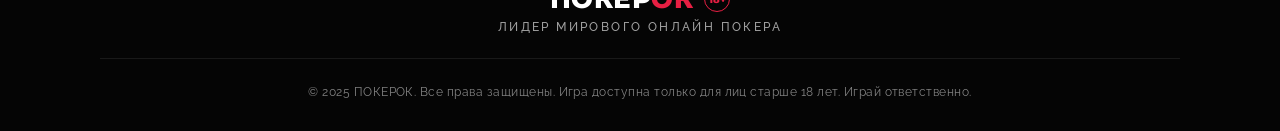
==== commit ace9f9a7: "hero title: drop commas — «ЛЕТО ЖАРА БОНУСЫ» on both pages Co-Authored-By: Claude Fable 5 <noreply@a" ====
--- a/index.html
+++ b/index.html
@@ -65,7 +65,7 @@
         <!-- ACT 1 — UPPER DECK -->
         <section class="panel" id="deck-panel">
           <div class="hero-scrim" aria-hidden="true"></div>
-          <h1 class="hero-title">ЛЕТО, ЖАРА, <span class="accent">БОНУСЫ</span></h1>
+          <h1 class="hero-title">ЛЕТО ЖАРА <span class="accent">БОНУСЫ</span></h1>
           <p class="hero-sub">Сезон крупных выигрышей уже открыт.</p>
 
           <!-- крупные ИНТЕРАКТИВНЫЕ иконки: клик ведёт на лендинг/регистрацию; у денежных —
